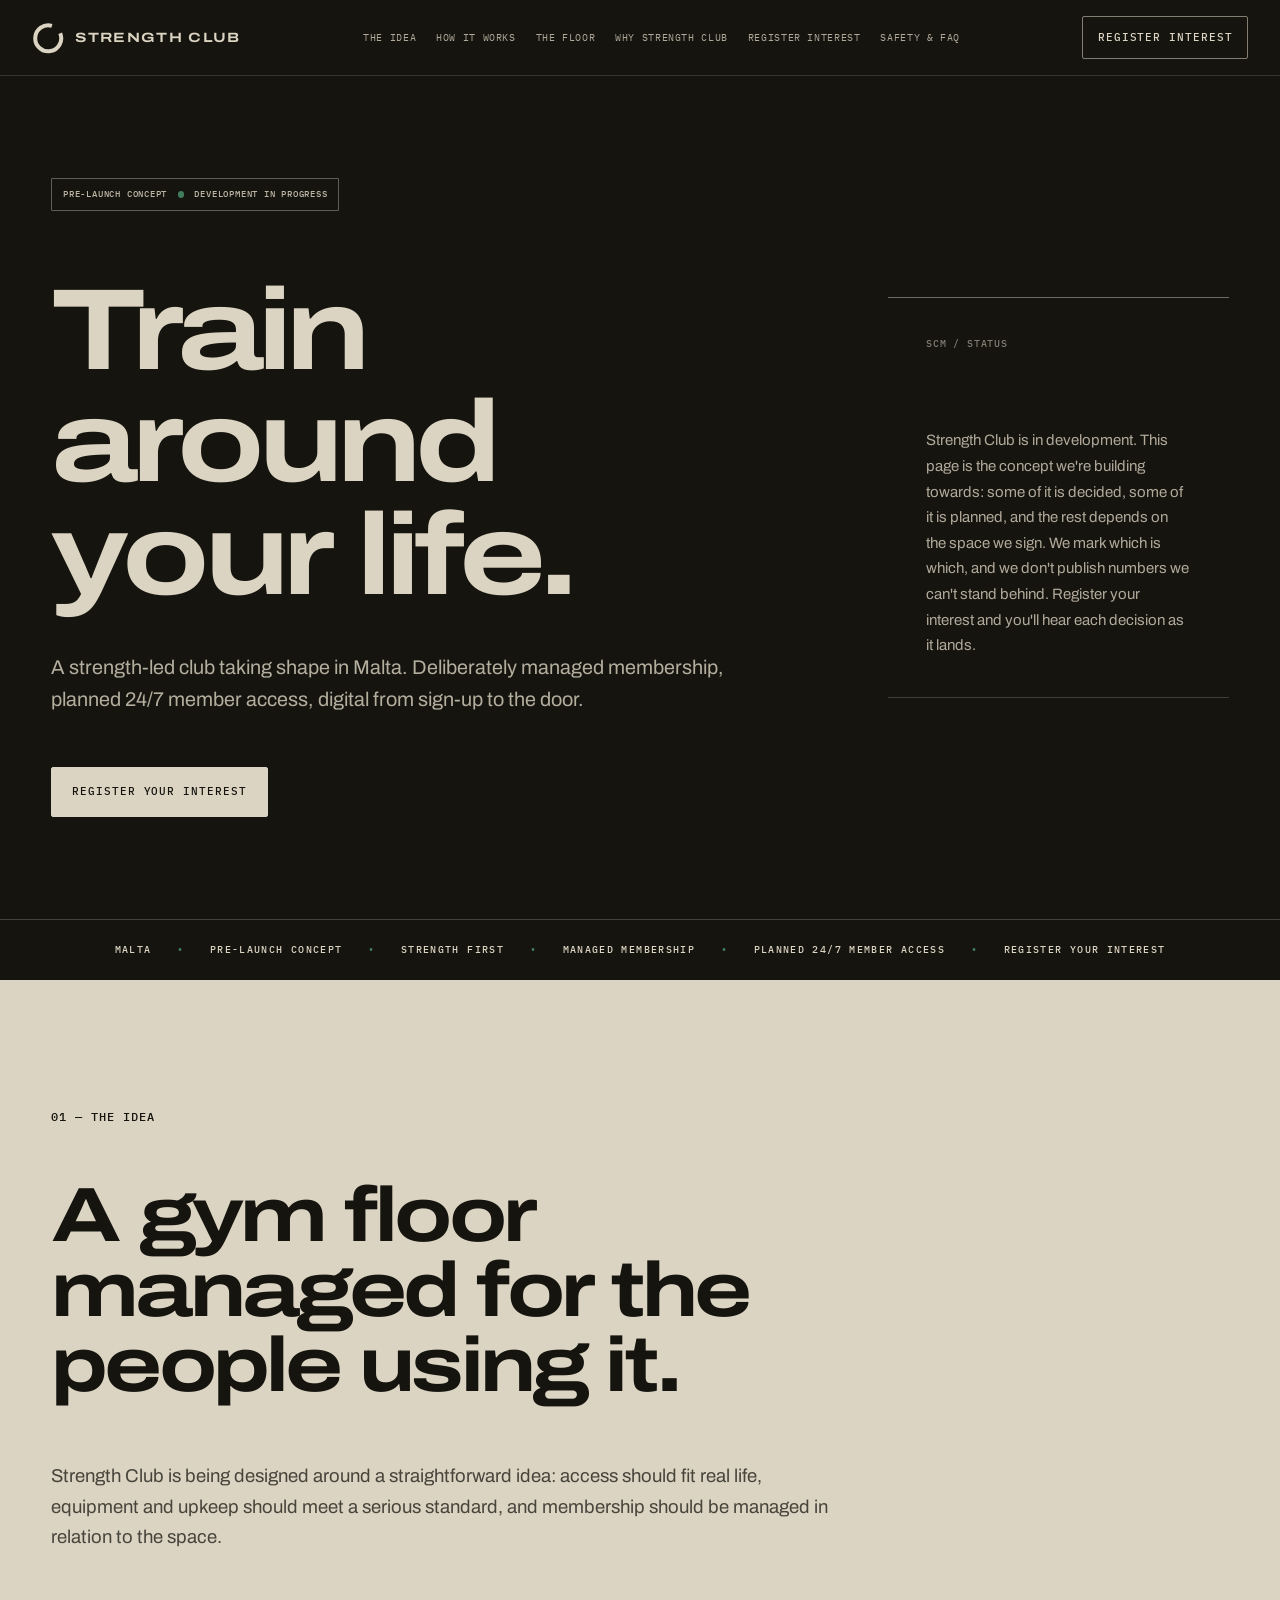
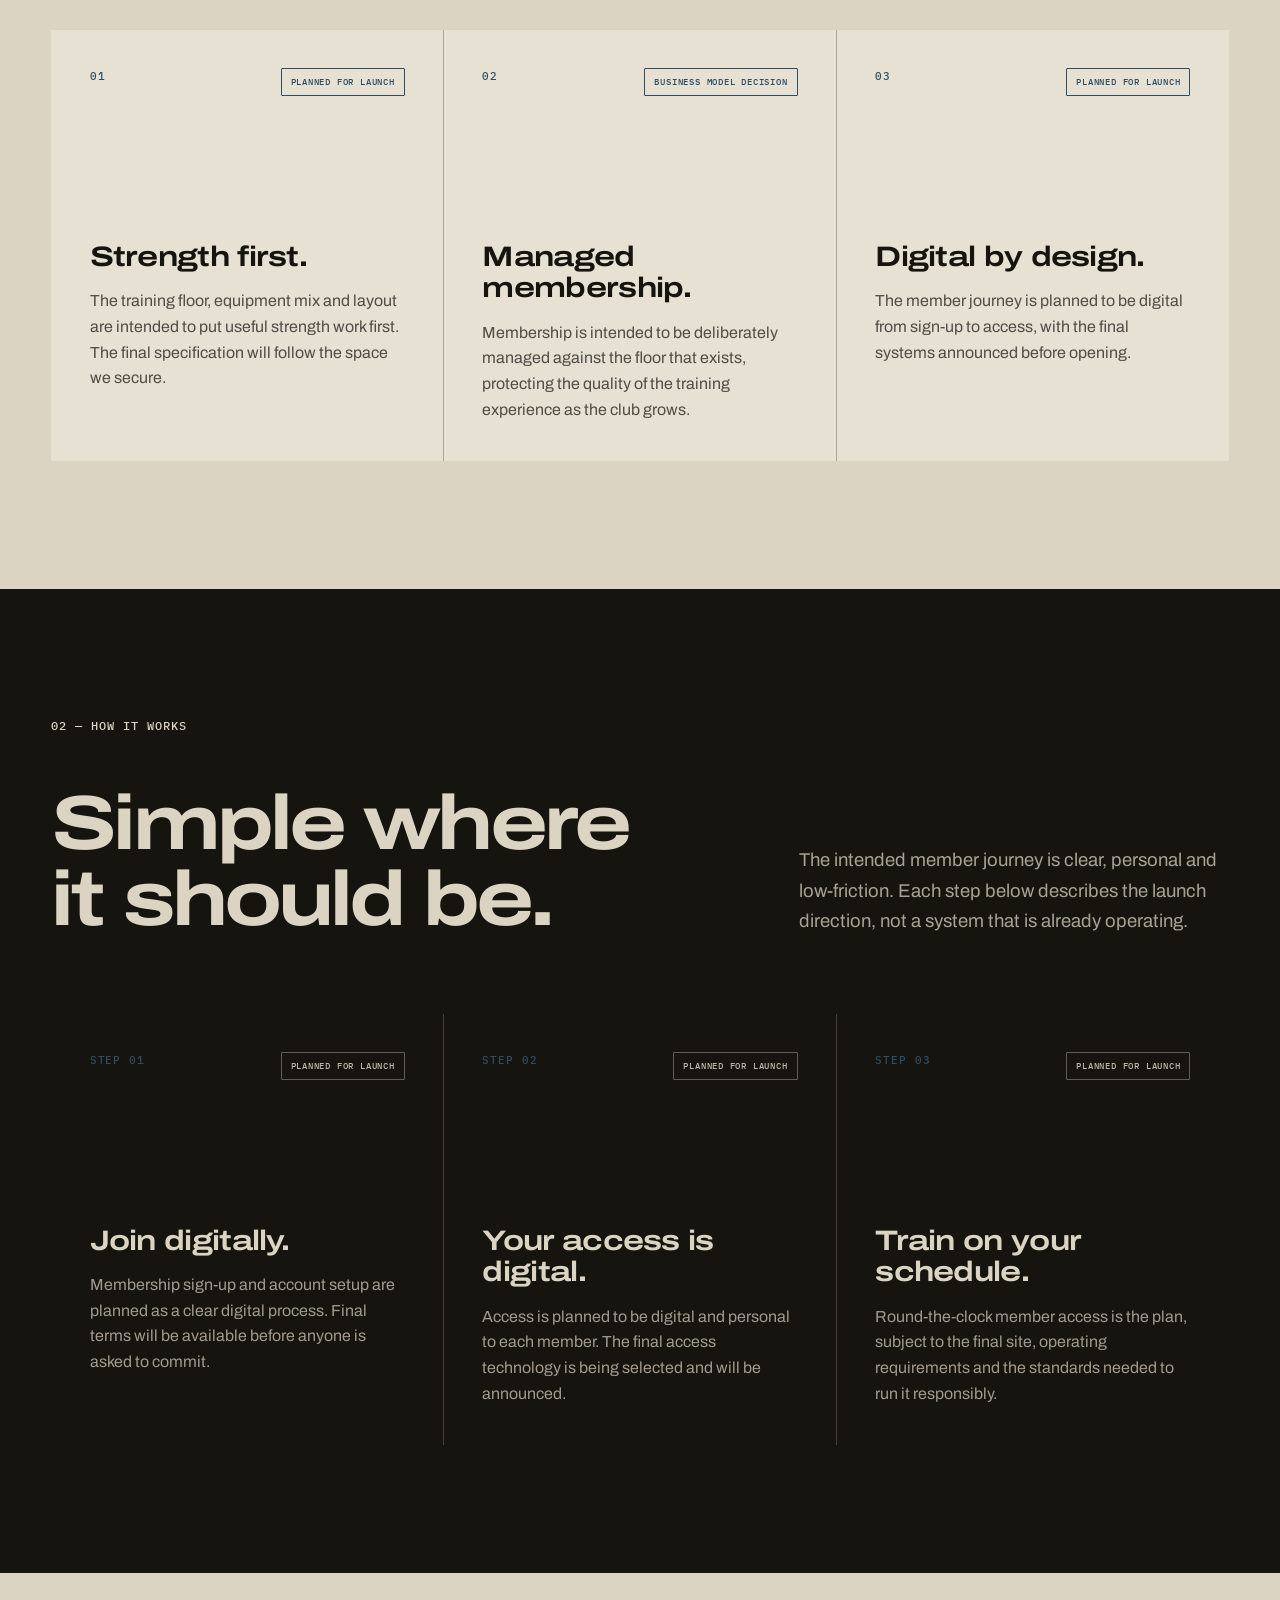
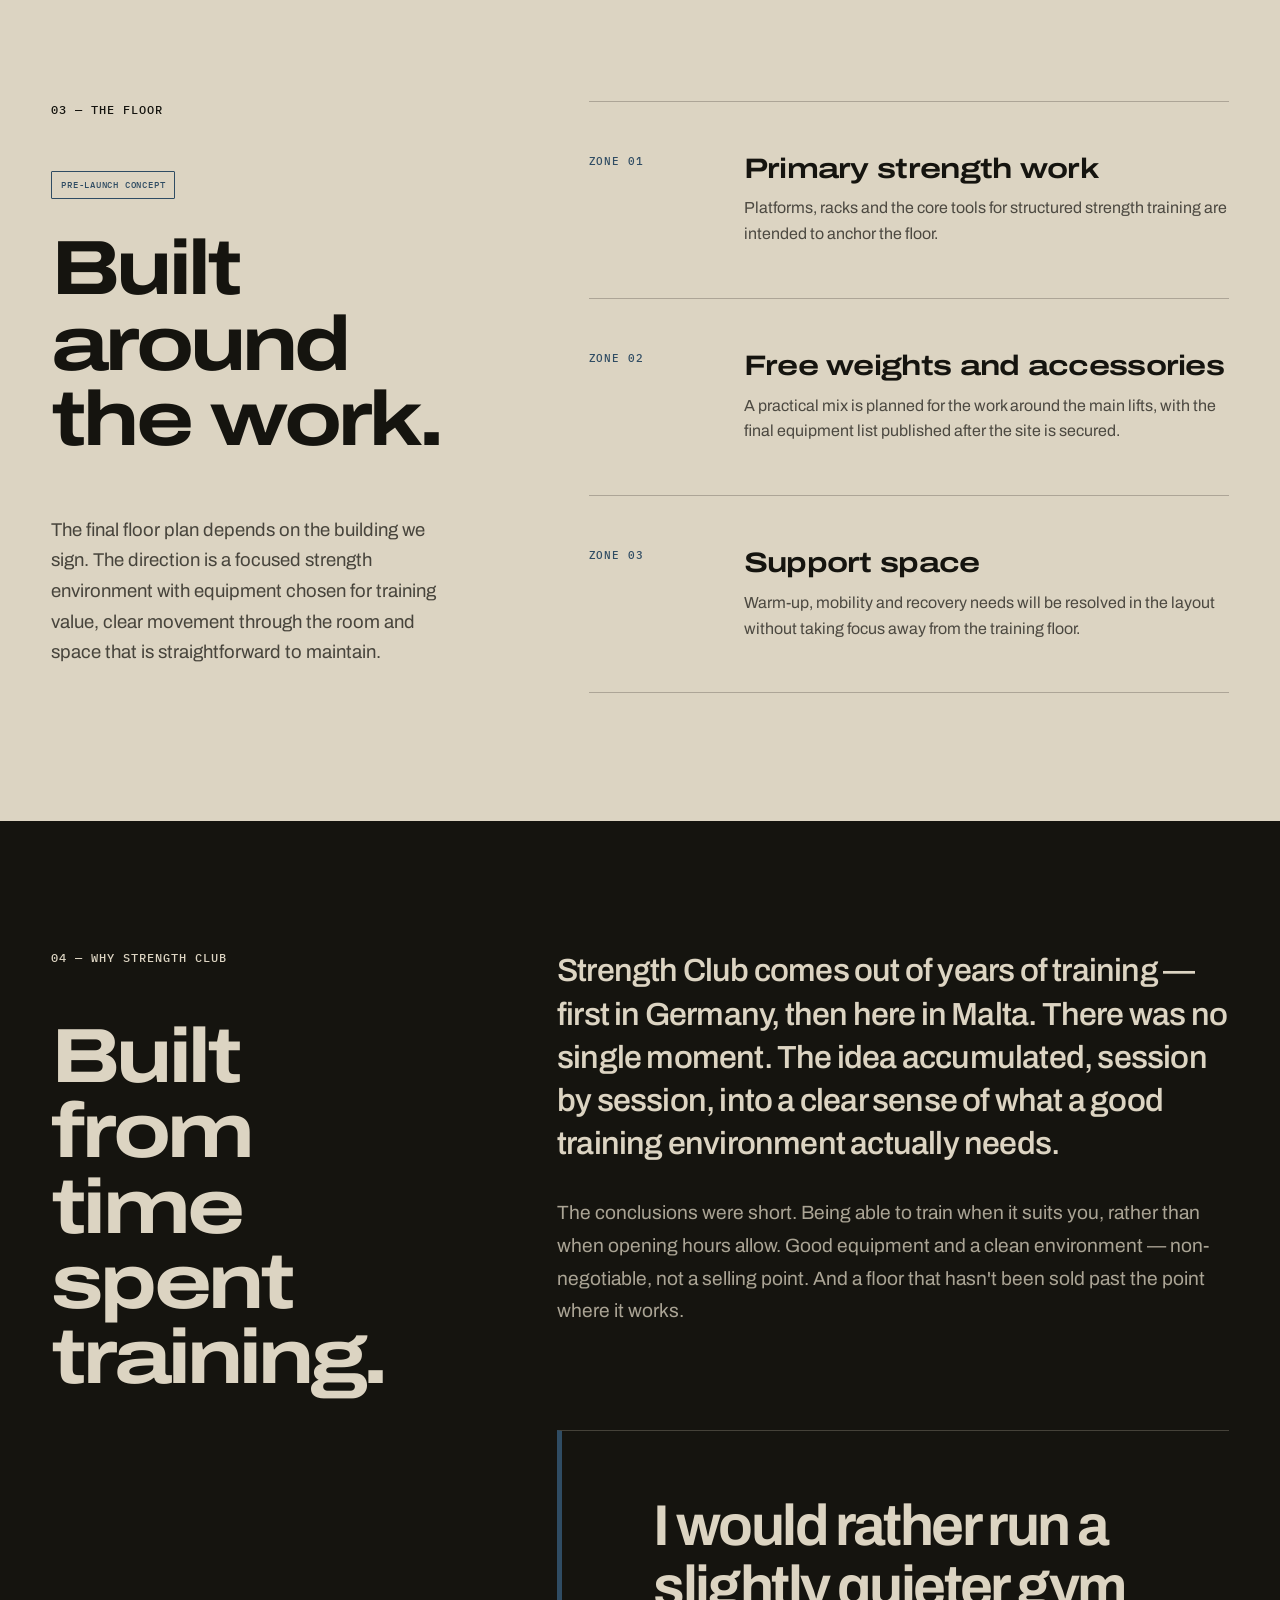
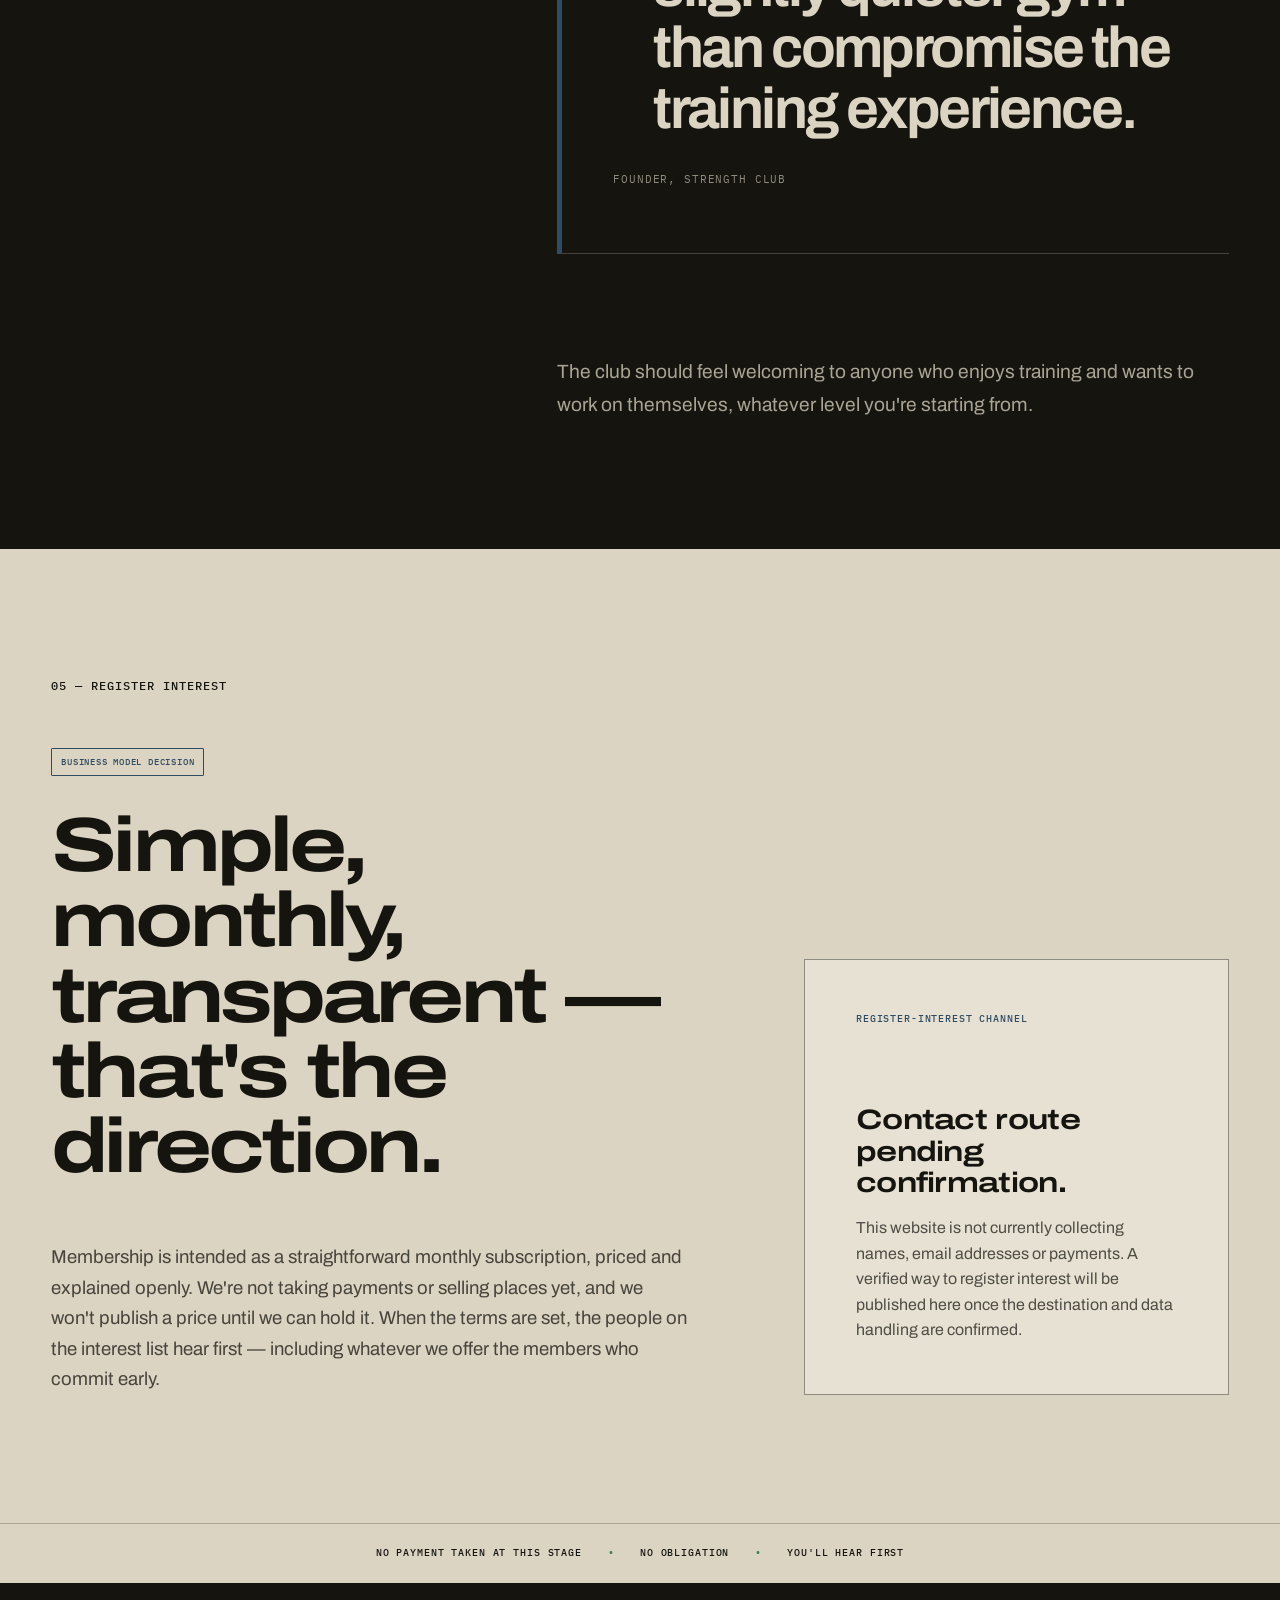
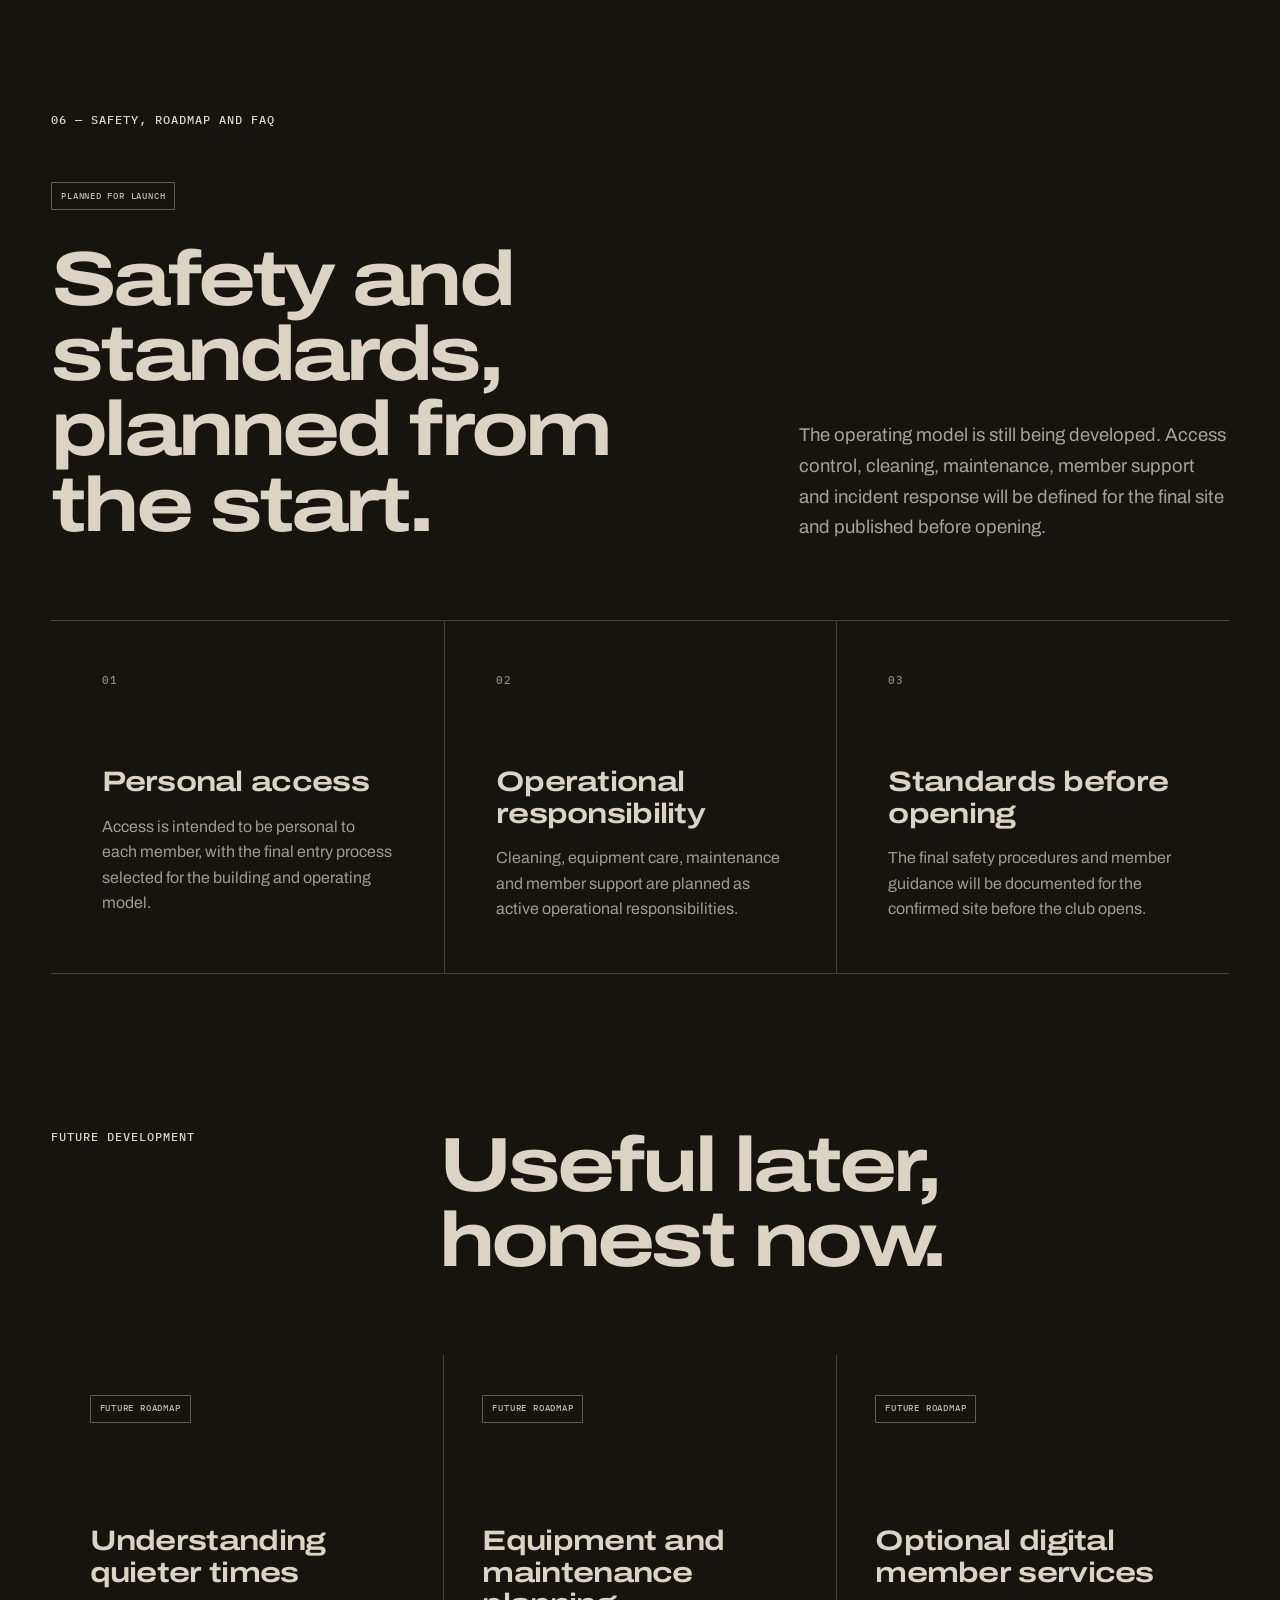
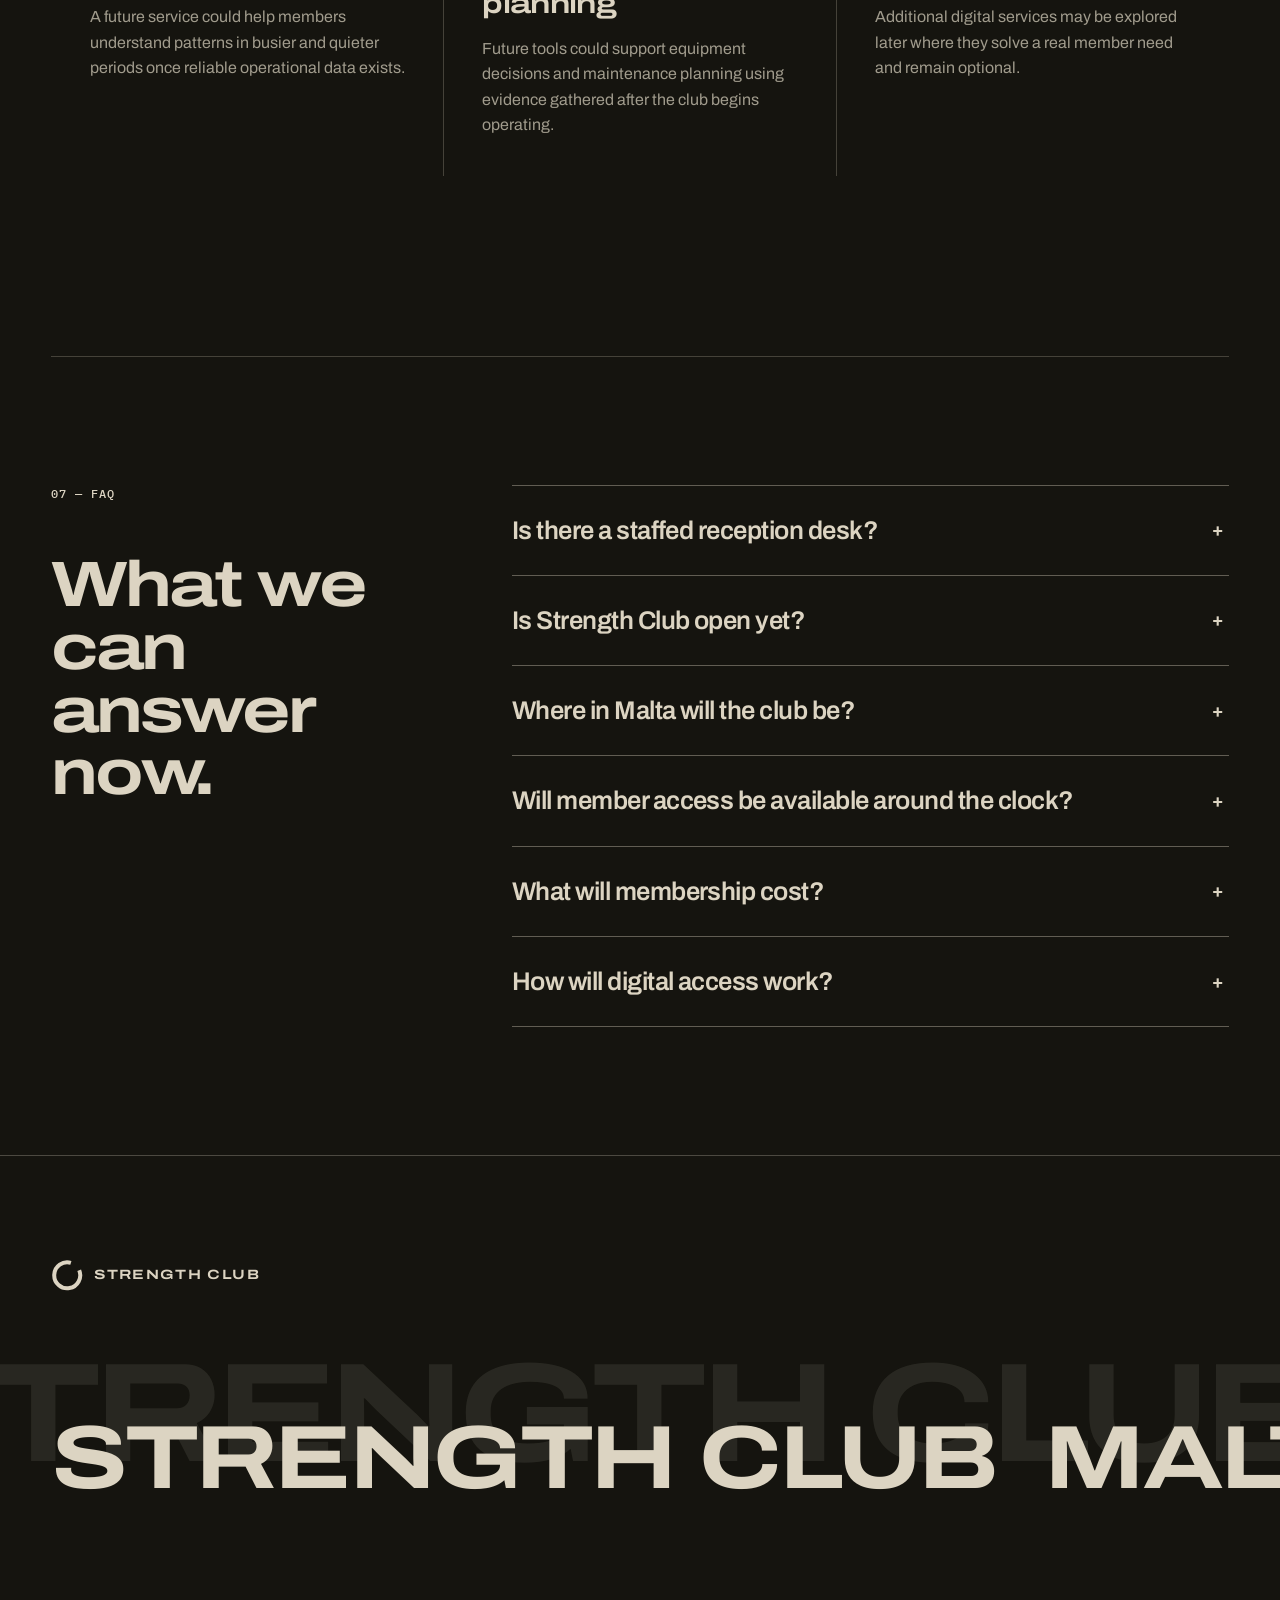
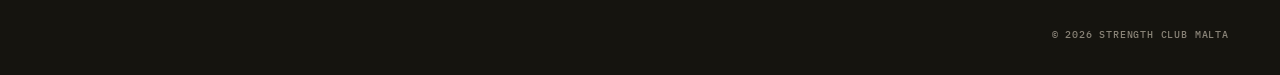
==== index.html @ e816759b "feat: reposition site as transparent pre-launch concept" ====
<!doctype html>
<html lang="en">
<head>
  <meta charset="utf-8">
  <meta name="viewport" content="width=device-width, initial-scale=1">
  <meta name="description" content="Strength Club Malta is a pre-launch concept: a strength-led club with deliberately managed membership and planned 24/7 member access. Register your interest.">
  <meta name="theme-color" content="#15140F">
  <meta property="og:type" content="website">
  <meta property="og:title" content="Strength Club Malta — a strength-led club in development. Train around your life.">
  <meta property="og:description" content="Strength Club Malta is a pre-launch concept: a strength-led club with deliberately managed membership and planned 24/7 member access. Register your interest.">
  <meta property="og:url" content="https://charizzzzard.github.io/strength-club-malta/">
  <title>Strength Club Malta — a strength-led club in development. Train around your life.</title>
  <link rel="canonical" href="https://charizzzzard.github.io/strength-club-malta/">
  <link rel="preconnect" href="https://fonts.googleapis.com">
  <link rel="preconnect" href="https://fonts.gstatic.com" crossorigin>
  <link href="https://fonts.googleapis.com/css2?family=Archivo:wdth,wght@62..125,400..700&amp;family=IBM+Plex+Mono:wght@400;500&amp;display=swap" rel="stylesheet" media="print" data-font-stylesheet>
  <noscript><link href="https://fonts.googleapis.com/css2?family=Archivo:wdth,wght@62..125,400..700&amp;family=IBM+Plex+Mono:wght@400;500&amp;display=swap" rel="stylesheet"></noscript>
  <link rel="icon" href="data:image/svg+xml,%3Csvg xmlns='http://www.w3.org/2000/svg' viewBox='0 0 64 64'%3E%3Crect width='64' height='64' fill='%2315140F'/%3E%3Cpath d='M56.4 22.4A26 26 0 1 1 39.8 7.6' fill='none' stroke='%23DCD4C2' stroke-width='8'/%3E%3C/svg%3E">
  <link rel="stylesheet" href="css/styles.css">
  <script src="js/main.js" defer></script>
</head>
<body>
  <a class="skip-link" href="#main-content">Skip to content</a>

  <header class="site-header theme-dark">
    <nav class="nav-shell" aria-label="Primary navigation">
      <a class="brand" href="#top" aria-label="Strength Club Malta home">
        <svg class="brand-ring" viewBox="0 0 64 64" aria-hidden="true">
          <path d="M56.4 22.4A26 26 0 1 1 39.8 7.6" pathLength="100" />
        </svg>
        <span class="brand-name">STRENGTH CLUB</span>
      </a>

      <div class="nav-links" id="primary-navigation">
        <a href="#idea">The Idea</a>
        <a href="#how-it-works">How It Works</a>
        <a href="#floor">The Floor</a>
        <a href="#why">Why Strength Club</a>
        <a href="#register">Register Interest</a>
        <a href="#safety">Safety &amp; FAQ</a>
      </div>

      <a class="button button--outline nav-cta" href="#register">Register interest</a>
      <button class="menu-toggle" type="button" aria-expanded="false" aria-controls="primary-navigation">
        <span class="sr-only">Open navigation menu</span>
        <span aria-hidden="true"></span>
        <span aria-hidden="true"></span>
      </button>
    </nav>
  </header>

  <main id="main-content">
    <section class="hero theme-dark" id="top" aria-labelledby="hero-title">
      <div class="container hero-layout">
        <div class="hero-copy">
          <p class="status-badge status-badge--hero">
            <span>PRE-LAUNCH CONCEPT</span>
            <span>DEVELOPMENT IN PROGRESS</span>
          </p>
          <h1 id="hero-title">Train around your life.</h1>
          <p class="hero-subline">A strength-led club taking shape in Malta. Deliberately managed membership, planned 24/7 member access, digital from sign-up to the door.</p>
          <a class="button button--primary" href="#register">Register your interest</a>
        </div>

        <aside class="prelaunch-note" aria-label="Development status">
          <span class="note-index" aria-hidden="true">SCM / STATUS</span>
          <p>Strength Club is in development. This page is the concept we're building towards: some of it is decided, some of it is planned, and the rest depends on the space we sign. We mark which is which, and we don't publish numbers we can't stand behind. Register your interest and you'll hear each decision as it lands.</p>
        </aside>
      </div>

      <div class="ticker" aria-label="Strength Club Malta concept summary">
        <div class="ticker-track">
          <span>MALTA</span><span aria-hidden="true">•</span>
          <span>PRE-LAUNCH CONCEPT</span><span aria-hidden="true">•</span>
          <span>STRENGTH FIRST</span><span aria-hidden="true">•</span>
          <span>MANAGED MEMBERSHIP</span><span aria-hidden="true">•</span>
          <span>PLANNED 24/7 MEMBER ACCESS</span><span aria-hidden="true">•</span>
          <span>REGISTER YOUR INTEREST</span>
        </div>
      </div>
    </section>

    <section class="section idea theme-light reveal" id="idea" aria-labelledby="idea-title">
      <div class="container">
        <div class="section-heading">
          <p class="eyebrow">01 — THE IDEA</p>
          <h2 id="idea-title">A gym floor managed for the people using it.</h2>
          <p class="section-intro">Strength Club is being designed around a straightforward idea: access should fit real life, equipment and upkeep should meet a serious standard, and membership should be managed in relation to the space.</p>
        </div>

        <div class="card-grid principle-grid">
          <article class="info-card">
            <div class="card-meta">
              <span class="card-number">01</span>
              <span class="status-badge">PLANNED FOR LAUNCH</span>
            </div>
            <h3>Strength first.</h3>
            <p>The training floor, equipment mix and layout are intended to put useful strength work first. The final specification will follow the space we secure.</p>
          </article>
          <article class="info-card">
            <div class="card-meta">
              <span class="card-number">02</span>
              <span class="status-badge">BUSINESS MODEL DECISION</span>
            </div>
            <h3>Managed membership.</h3>
            <p>Membership is intended to be deliberately managed against the floor that exists, protecting the quality of the training experience as the club grows.</p>
          </article>
          <article class="info-card">
            <div class="card-meta">
              <span class="card-number">03</span>
              <span class="status-badge">PLANNED FOR LAUNCH</span>
            </div>
            <h3>Digital by design.</h3>
            <p>The member journey is planned to be digital from sign-up to access, with the final systems announced before opening.</p>
          </article>
        </div>
      </div>
    </section>

    <section class="section how theme-dark reveal" id="how-it-works" aria-labelledby="how-title">
      <div class="container">
        <div class="section-heading section-heading--split">
          <div>
            <p class="eyebrow">02 — HOW IT WORKS</p>
            <h2 id="how-title">Simple where it should be.</h2>
          </div>
          <p class="section-intro">The intended member journey is clear, personal and low-friction. Each step below describes the launch direction, not a system that is already operating.</p>
        </div>

        <div class="steps-grid">
          <article class="step">
            <div class="card-meta">
              <span class="step-label">STEP 01</span>
              <span class="status-badge">PLANNED FOR LAUNCH</span>
            </div>
            <h3>Join digitally.</h3>
            <p>Membership sign-up and account setup are planned as a clear digital process. Final terms will be available before anyone is asked to commit.</p>
          </article>
          <article class="step">
            <div class="card-meta">
              <span class="step-label">STEP 02</span>
              <span class="status-badge">PLANNED FOR LAUNCH</span>
            </div>
            <h3>Your access is digital.</h3>
            <p>Access is planned to be digital and personal to each member. The final access technology is being selected and will be announced.</p>
          </article>
          <article class="step">
            <div class="card-meta">
              <span class="step-label">STEP 03</span>
              <span class="status-badge">PLANNED FOR LAUNCH</span>
            </div>
            <h3>Train on your schedule.</h3>
            <p>Round-the-clock member access is the plan, subject to the final site, operating requirements and the standards needed to run it responsibly.</p>
          </article>
        </div>
      </div>
    </section>

    <section class="section floor theme-light reveal" id="floor" aria-labelledby="floor-title">
      <div class="container floor-layout">
        <div class="floor-copy">
          <p class="eyebrow">03 — THE FLOOR</p>
          <span class="status-badge">PRE-LAUNCH CONCEPT</span>
          <h2 id="floor-title">Built around the work.</h2>
          <p class="section-intro">The final floor plan depends on the building we sign. The direction is a focused strength environment with equipment chosen for training value, clear movement through the room and space that is straightforward to maintain.</p>
        </div>

        <div class="zone-list" aria-label="Proposed training floor priorities">
          <article>
            <span class="zone-index">ZONE 01</span>
            <div>
              <h3>Primary strength work</h3>
              <p>Platforms, racks and the core tools for structured strength training are intended to anchor the floor.</p>
            </div>
          </article>
          <article>
            <span class="zone-index">ZONE 02</span>
            <div>
              <h3>Free weights and accessories</h3>
              <p>A practical mix is planned for the work around the main lifts, with the final equipment list published after the site is secured.</p>
            </div>
          </article>
          <article>
            <span class="zone-index">ZONE 03</span>
            <div>
              <h3>Support space</h3>
              <p>Warm-up, mobility and recovery needs will be resolved in the layout without taking focus away from the training floor.</p>
            </div>
          </article>
        </div>
      </div>
    </section>

    <section class="section why theme-dark reveal" id="why" aria-labelledby="why-title">
      <div class="container founder-layout">
        <div class="founder-heading">
          <p class="eyebrow">04 — WHY STRENGTH CLUB</p>
          <h2 id="why-title">Built from time spent training.</h2>
        </div>

        <div class="founder-story">
          <p class="founder-lead">Strength Club comes out of years of training — first in Germany, then here in Malta. There was no single moment. The idea accumulated, session by session, into a clear sense of what a good training environment actually needs.</p>
          <p>The conclusions were short. Being able to train when it suits you, rather than when opening hours allow. Good equipment and a clean environment — non-negotiable, not a selling point. And a floor that hasn't been sold past the point where it works.</p>

          <!-- Founder-approved English paraphrase; not a verbatim quote. -->
          <figure class="founder-quote">
            <blockquote>
              <p>I would rather run a slightly quieter gym than compromise the training experience.</p>
            </blockquote>
            <figcaption>Founder, Strength Club</figcaption>
          </figure>

          <p>The club should feel welcoming to anyone who enjoys training and wants to work on themselves, whatever level you're starting from.</p>
        </div>
      </div>
    </section>

    <section class="section register theme-light reveal" id="register" aria-labelledby="register-title">
      <div class="container register-layout">
        <div class="register-copy">
          <p class="eyebrow">05 — REGISTER INTEREST</p>
          <span class="status-badge">BUSINESS MODEL DECISION</span>
          <h2 id="register-title">Simple, monthly, transparent — that's the direction.</h2>
          <p class="section-intro">Membership is intended as a straightforward monthly subscription, priced and explained openly. We're not taking payments or selling places yet, and we won't publish a price until we can hold it. When the terms are set, the people on the interest list hear first — including whatever we offer the members who commit early.</p>
        </div>

        <aside class="interest-panel" aria-labelledby="interest-panel-title">
          <p class="panel-kicker">REGISTER-INTEREST CHANNEL</p>
          <h3 id="interest-panel-title">Contact route pending confirmation.</h3>
          <p>This website is not currently collecting names, email addresses or payments. A verified way to register interest will be published here once the destination and data handling are confirmed.</p>
        </aside>
      </div>

      <div class="terms-strip" aria-label="Register interest terms">
        <span>NO PAYMENT TAKEN AT THIS STAGE</span>
        <span aria-hidden="true">•</span>
        <span>NO OBLIGATION</span>
        <span aria-hidden="true">•</span>
        <span>YOU'LL HEAR FIRST</span>
      </div>
    </section>

    <section class="section safety theme-dark reveal" id="safety" aria-labelledby="safety-title">
      <div class="container">
        <div class="section-heading section-heading--split">
          <div>
            <p class="eyebrow">06 — SAFETY, ROADMAP AND FAQ</p>
            <span class="status-badge">PLANNED FOR LAUNCH</span>
            <h2 id="safety-title">Safety and standards, planned from the start.</h2>
          </div>
          <p class="section-intro">The operating model is still being developed. Access control, cleaning, maintenance, member support and incident response will be defined for the final site and published before opening.</p>
        </div>

        <div class="standards-grid">
          <article>
            <span class="card-number">01</span>
            <h3>Personal access</h3>
            <p>Access is intended to be personal to each member, with the final entry process selected for the building and operating model.</p>
          </article>
          <article>
            <span class="card-number">02</span>
            <h3>Operational responsibility</h3>
            <p>Cleaning, equipment care, maintenance and member support are planned as active operational responsibilities.</p>
          </article>
          <article>
            <span class="card-number">03</span>
            <h3>Standards before opening</h3>
            <p>The final safety procedures and member guidance will be documented for the confirmed site before the club opens.</p>
          </article>
        </div>

        <div class="subsection-heading">
          <p class="eyebrow">FUTURE DEVELOPMENT</p>
          <h2>Useful later, honest now.</h2>
        </div>

        <div class="roadmap-grid">
          <article class="roadmap-card">
            <span class="status-badge">FUTURE ROADMAP</span>
            <h3>Understanding quieter times</h3>
            <p>A future service could help members understand patterns in busier and quieter periods once reliable operational data exists.</p>
          </article>
          <article class="roadmap-card">
            <span class="status-badge">FUTURE ROADMAP</span>
            <h3>Equipment and maintenance planning</h3>
            <p>Future tools could support equipment decisions and maintenance planning using evidence gathered after the club begins operating.</p>
          </article>
          <article class="roadmap-card">
            <span class="status-badge">FUTURE ROADMAP</span>
            <h3>Optional digital member services</h3>
            <p>Additional digital services may be explored later where they solve a real member need and remain optional.</p>
          </article>
        </div>

        <div class="faq-layout" id="faq">
          <div class="faq-heading">
            <p class="eyebrow">07 — FAQ</p>
            <h2 id="faq-title">What we can answer now.</h2>
          </div>
          <div class="accordion" aria-labelledby="faq-title">
            <details>
              <summary>Is there a staffed reception desk?</summary>
              <p>No staffed reception desk is planned. The club is intended to run digitally, while cleaning, maintenance, support and operational responsibility remain part of the model. The final setup will be published before opening.</p>
            </details>
            <details>
              <summary>Is Strength Club open yet?</summary>
              <p>Not yet. The concept and operating model are in development, and opening information will only be published when the site and delivery plan are confirmed.</p>
            </details>
            <details>
              <summary>Where in Malta will the club be?</summary>
              <p>The location has not been confirmed. The building will shape the final floor plan, and the location will be announced once an agreement is in place.</p>
            </details>
            <details>
              <summary>Will member access be available around the clock?</summary>
              <p>Round-the-clock member access is planned, but feasibility depends on the final site, permissions and operating setup. The confirmed access hours will be published before opening.</p>
            </details>
            <details>
              <summary>What will membership cost?</summary>
              <p>Pricing and contract terms have not been set. They will be published openly once the site and operating costs are known, before anyone is asked to join or pay.</p>
            </details>
            <details>
              <summary>How will digital access work?</summary>
              <p>Access is planned to be digital and personal to each member. The final technology is still being selected and will be announced before opening.</p>
            </details>
          </div>
        </div>
      </div>
    </section>
  </main>

  <footer class="site-footer theme-dark">
    <div class="footer-graphic" aria-hidden="true">STRENGTH CLUB&nbsp;&nbsp;MALTA</div>
    <div class="container footer-content">
      <a class="brand footer-brand" href="#top" aria-label="Strength Club Malta home">
        <svg class="brand-ring" viewBox="0 0 64 64" aria-hidden="true">
          <path d="M56.4 22.4A26 26 0 1 1 39.8 7.6" pathLength="100" />
        </svg>
        <span class="brand-name">STRENGTH CLUB</span>
      </a>
      <p class="footer-wordmark">STRENGTH CLUB&nbsp;&nbsp;MALTA</p>
      <p class="footer-bottom">© 2026 STRENGTH CLUB MALTA</p>
    </div>
  </footer>
</body>
</html>
---- css/styles.css ----
@charset "UTF-8";

:root {
  --ink: #15140F;
  --stone: #DCD4C2;
  --stone-soft: #E7E1D3;
  --grotto: #2F4C63;
  --accent: #3F7D5C;
  --font-display: "Archivo", sans-serif;
  --font-mono: "IBM Plex Mono", monospace;
  --container: 90rem;
  --gutter: clamp(1.25rem, 4vw, 4.5rem);
  --section-space: clamp(5rem, 10vw, 9rem);
  --header-height: 4.75rem;
  --line-dark: rgba(21, 20, 15, 0.24);
  --line-light: rgba(220, 212, 194, 0.24);
}

*,
*::before,
*::after {
  box-sizing: border-box;
}

html {
  scroll-behavior: smooth;
  scroll-padding-top: var(--header-height);
}

body {
  min-width: 20rem;
  margin: 0;
  background: var(--ink);
  color: var(--ink);
  font-family: var(--font-display);
  font-size: 1rem;
  line-height: 1.6;
  text-rendering: optimizeLegibility;
  -webkit-font-smoothing: antialiased;
}

body.menu-open {
  overflow: hidden;
}

svg {
  display: block;
  max-width: 100%;
}

a {
  color: inherit;
  text-decoration: none;
}

button {
  color: inherit;
  font: inherit;
}

p,
h1,
h2,
h3,
figure,
blockquote {
  margin-top: 0;
}

p:last-child {
  margin-bottom: 0;
}

::selection {
  background: var(--grotto);
  color: var(--stone-soft);
}

:where(a, button, summary):focus-visible {
  border-radius: 1px;
  outline: 3px solid var(--grotto);
  outline-offset: 4px;
}

.theme-dark :where(a, button, summary):focus-visible,
.site-header :where(a, button):focus-visible {
  outline-color: var(--stone);
  box-shadow: 0 0 0 2px var(--grotto);
}

.skip-link {
  position: fixed;
  z-index: 1000;
  top: 0.75rem;
  left: 0.75rem;
  padding: 0.7rem 1rem;
  border-radius: 2px;
  background: var(--stone-soft);
  color: var(--ink);
  font-family: var(--font-mono);
  font-size: 0.72rem;
  letter-spacing: 0.08em;
  text-transform: uppercase;
  transform: translateY(-180%);
}

.skip-link:focus {
  transform: translateY(0);
}

.sr-only {
  position: absolute !important;
  width: 1px !important;
  height: 1px !important;
  padding: 0 !important;
  margin: -1px !important;
  overflow: hidden !important;
  clip: rect(0, 0, 0, 0) !important;
  white-space: nowrap !important;
  border: 0 !important;
}

.container {
  width: min(100% - (2 * var(--gutter)), var(--container));
  margin-inline: auto;
}

.theme-dark {
  background: var(--ink);
  color: var(--stone);
}

.theme-light {
  background: var(--stone);
  color: var(--ink);
}

.section {
  padding-block: var(--section-space);
}

h1,
h2,
h3,
.brand-name,
.footer-graphic,
.footer-wordmark {
  font-family: var(--font-display);
  font-stretch: 125%;
  font-variation-settings: "wdth" 125;
}

h1,
h2 {
  font-weight: 700;
  letter-spacing: -0.05em;
  line-height: 0.98;
}

h1 {
  max-width: 9ch;
  margin-bottom: clamp(1.6rem, 3vw, 2.4rem);
  font-size: clamp(4rem, 9vw, 9.25rem);
}

h2 {
  max-width: 12ch;
  margin-bottom: clamp(2rem, 4.5vw, 4rem);
  font-size: clamp(2.9rem, 6vw, 6.5rem);
}

h3 {
  margin-bottom: 1rem;
  font-size: clamp(1.35rem, 2.2vw, 2rem);
  font-weight: 650;
  letter-spacing: -0.025em;
  line-height: 1.12;
}

.eyebrow,
.status-badge,
.button,
.card-number,
.step-label,
.zone-index,
.note-index,
.panel-kicker,
.ticker,
.terms-strip,
.footer-bottom {
  font-family: var(--font-mono);
  font-variant-numeric: tabular-nums;
  font-weight: 500;
  letter-spacing: 0.085em;
  text-transform: uppercase;
}

.eyebrow {
  margin-bottom: clamp(2rem, 4vw, 3.5rem);
  font-size: 0.72rem;
}

.status-badge {
  display: inline-flex;
  max-width: 100%;
  align-items: center;
  padding: 0.42rem 0.56rem;
  border: 1px solid currentColor;
  border-radius: 1px;
  color: var(--grotto);
  font-size: 0.58rem;
  line-height: 1.35;
  text-wrap: balance;
}

.theme-dark .status-badge {
  border-color: rgba(220, 212, 194, 0.38);
  color: rgba(220, 212, 194, 0.84);
}

.status-badge--hero {
  gap: 0.65rem;
  margin-bottom: clamp(2rem, 5vw, 4.5rem);
  padding: 0.55rem 0.68rem;
}

.status-badge--hero span + span {
  display: inline-flex;
  align-items: center;
  gap: 0.65rem;
}

.status-badge--hero span + span::before {
  width: 0.4rem;
  height: 0.4rem;
  border-radius: 50%;
  background: var(--accent);
  content: "";
}

.button {
  display: inline-flex;
  min-height: 3.1rem;
  align-items: center;
  justify-content: center;
  padding: 0.9rem 1.25rem;
  border: 1px solid transparent;
  border-radius: 2px;
  font-size: 0.68rem;
  line-height: 1;
  text-align: center;
  transition: background-color 180ms ease, color 180ms ease, border-color 180ms ease;
}

.button--primary {
  border-color: var(--stone);
  background: var(--stone);
  color: var(--ink);
}

.button--primary:hover {
  border-color: var(--stone-soft);
  background: var(--stone-soft);
}

.button--outline {
  border-color: rgba(220, 212, 194, 0.55);
  color: var(--stone);
}

.button--outline:hover {
  border-color: var(--stone);
  background: var(--stone);
  color: var(--ink);
}

.section-heading {
  margin-bottom: clamp(3rem, 6vw, 6rem);
}

.section-heading--split {
  display: grid;
  grid-template-columns: minmax(0, 1.2fr) minmax(18rem, 0.8fr);
  align-items: end;
  gap: clamp(2.5rem, 8vw, 9rem);
}

.section-heading--split h2 {
  margin-bottom: 0;
}

.section-heading .section-intro {
  max-width: 49rem;
}

.section-intro {
  margin: 0;
  color: rgba(21, 20, 15, 0.75);
  font-size: clamp(1.05rem, 1.45vw, 1.25rem);
  line-height: 1.65;
}

.theme-dark .section-intro {
  color: rgba(220, 212, 194, 0.74);
}

/* Header */
.site-header {
  position: sticky;
  z-index: 100;
  top: 0;
  height: var(--header-height);
  border-bottom: 1px solid rgba(220, 212, 194, 0.18);
}

.nav-shell {
  display: grid;
  width: min(100% - (2 * clamp(1rem, 2.5vw, 2.5rem)), 100rem);
  height: 100%;
  margin-inline: auto;
  grid-template-columns: auto 1fr auto;
  align-items: center;
  gap: clamp(1rem, 2vw, 2.5rem);
}

.brand {
  display: inline-flex;
  align-items: center;
  gap: 0.7rem;
  white-space: nowrap;
}

.brand-ring {
  width: 2rem;
  height: 2rem;
}

.brand-ring path {
  fill: none;
  stroke: currentColor;
  stroke-width: 8;
}

.brand-name {
  font-size: 0.84rem;
  font-weight: 650;
  letter-spacing: 0.1em;
  line-height: 1;
}

.nav-links {
  display: flex;
  min-width: 0;
  align-items: center;
  justify-content: center;
  gap: clamp(0.9rem, 1.55vw, 1.7rem);
}

.nav-links a {
  position: relative;
  color: rgba(220, 212, 194, 0.78);
  font-family: var(--font-mono);
  font-size: 0.61rem;
  letter-spacing: 0.065em;
  text-transform: uppercase;
  white-space: nowrap;
}

.nav-links a::after {
  position: absolute;
  right: 0;
  bottom: -0.45rem;
  left: 0;
  height: 1px;
  background: var(--stone);
  content: "";
  transform: scaleX(0);
  transform-origin: right;
  transition: transform 180ms ease;
}

.nav-links a:hover {
  color: var(--stone);
}

.nav-links a:hover::after {
  transform: scaleX(1);
  transform-origin: left;
}

.nav-cta {
  min-height: 2.65rem;
  padding: 0.72rem 0.9rem;
}

.menu-toggle {
  display: none;
}

/* Hero */
.hero {
  display: flex;
  min-height: calc(100svh - var(--header-height));
  flex-direction: column;
  justify-content: space-between;
  padding-top: clamp(4rem, 8vw, 8rem);
}

.hero-layout {
  display: grid;
  flex: 1;
  grid-template-columns: minmax(0, 1.35fr) minmax(18rem, 0.65fr);
  align-items: center;
  gap: clamp(4rem, 10vw, 11rem);
  padding-bottom: clamp(4rem, 8vw, 8rem);
}

.hero-copy {
  max-width: 62rem;
}

.hero-subline {
  max-width: 47rem;
  margin-bottom: clamp(2.2rem, 4vw, 3.25rem);
  color: rgba(220, 212, 194, 0.8);
  font-size: clamp(1.05rem, 1.55vw, 1.35rem);
  line-height: 1.62;
}

.prelaunch-note {
  max-width: 30rem;
  padding: clamp(1.5rem, 3vw, 2.5rem);
  border-top: 1px solid rgba(220, 212, 194, 0.45);
  border-bottom: 1px solid rgba(220, 212, 194, 0.22);
}

.note-index {
  display: block;
  margin-bottom: clamp(2.5rem, 6vw, 5rem);
  color: rgba(220, 212, 194, 0.55);
  font-size: 0.6rem;
}

.prelaunch-note p {
  color: rgba(220, 212, 194, 0.78);
  font-size: 0.94rem;
  line-height: 1.7;
}

.ticker,
.terms-strip {
  overflow-x: auto;
  border-top: 1px solid rgba(220, 212, 194, 0.24);
  scrollbar-width: none;
}

.ticker::-webkit-scrollbar,
.terms-strip::-webkit-scrollbar {
  display: none;
}

.ticker-track,
.terms-strip {
  display: flex;
  width: max-content;
  min-width: 100%;
  min-height: 3.75rem;
  align-items: center;
  justify-content: center;
  gap: clamp(0.8rem, 2vw, 1.8rem);
  padding-inline: var(--gutter);
  font-size: 0.64rem;
  white-space: nowrap;
}

.ticker-track span[aria-hidden="true"],
.terms-strip span[aria-hidden="true"] {
  color: var(--accent);
}

/* Idea and cards */
.card-grid,
.steps-grid,
.roadmap-grid {
  display: grid;
  grid-template-columns: repeat(3, minmax(0, 1fr));
  gap: 1px;
}

.card-grid {
  background: var(--line-dark);
}

.info-card,
.step,
.roadmap-card {
  min-width: 0;
  min-height: 23rem;
  padding: clamp(1.5rem, 3vw, 3rem);
}

.info-card {
  background: var(--stone-soft);
}

.card-meta {
  display: flex;
  min-height: 5.2rem;
  align-items: flex-start;
  justify-content: space-between;
  gap: 1rem;
  margin-bottom: clamp(3rem, 7vw, 7rem);
}

.card-number,
.step-label,
.zone-index {
  flex: 0 0 auto;
  color: var(--grotto);
  font-size: 0.68rem;
}

.info-card p,
.step p,
.roadmap-card p,
.standards-grid p,
.zone-list p {
  color: rgba(21, 20, 15, 0.72);
}

/* How it works */
.steps-grid {
  background: var(--line-light);
}

.step {
  background: var(--ink);
}

.step p {
  color: rgba(220, 212, 194, 0.7);
}

/* Floor */
.floor-layout {
  display: grid;
  grid-template-columns: minmax(18rem, 0.78fr) minmax(0, 1.22fr);
  gap: clamp(4rem, 10vw, 11rem);
}

.floor-copy .status-badge,
.register-copy .status-badge,
.section-heading .status-badge {
  margin-bottom: 2rem;
}

.zone-list {
  border-top: 1px solid var(--line-dark);
}

.zone-list article {
  display: grid;
  grid-template-columns: 6.5rem 1fr;
  gap: clamp(1.5rem, 4vw, 4rem);
  padding-block: clamp(2rem, 4vw, 3.5rem);
  border-bottom: 1px solid var(--line-dark);
}

.zone-list h3 {
  margin-bottom: 0.7rem;
}

.zone-list p {
  max-width: 40rem;
}

/* Founder */
.founder-layout {
  display: grid;
  grid-template-columns: minmax(18rem, 0.72fr) minmax(0, 1.28fr);
  gap: clamp(4rem, 10vw, 12rem);
}

.founder-heading {
  position: sticky;
  top: calc(var(--header-height) + 3rem);
  align-self: start;
}

.founder-story {
  max-width: 54rem;
}

.founder-story > p {
  color: rgba(220, 212, 194, 0.75);
  font-size: clamp(1.05rem, 1.5vw, 1.3rem);
  line-height: 1.7;
}

.founder-story .founder-lead {
  color: var(--stone);
  font-size: clamp(1.45rem, 2.5vw, 2.25rem);
  font-weight: 550;
  letter-spacing: -0.025em;
  line-height: 1.35;
}

.founder-quote {
  margin: clamp(4rem, 8vw, 7rem) 0;
  padding: clamp(2rem, 5vw, 4rem) 0 clamp(2rem, 5vw, 4rem) clamp(1.5rem, 4vw, 4rem);
  border-top: 1px solid var(--line-light);
  border-bottom: 1px solid var(--line-light);
  border-left: 0.35rem solid var(--grotto);
}

.founder-quote blockquote {
  margin-bottom: 2rem;
}

.founder-quote blockquote p {
  max-width: 22ch;
  margin: 0;
  font-size: clamp(2rem, 4.5vw, 4.5rem);
  font-weight: 650;
  letter-spacing: -0.045em;
  line-height: 1.06;
}

.founder-quote figcaption {
  color: rgba(220, 212, 194, 0.62);
  font-family: var(--font-mono);
  font-size: 0.67rem;
  letter-spacing: 0.08em;
  text-transform: uppercase;
}

/* Register interest */
.register-layout {
  display: grid;
  grid-template-columns: minmax(0, 1.2fr) minmax(20rem, 0.8fr);
  align-items: end;
  gap: clamp(3.5rem, 9vw, 10rem);
}

.register-copy h2 {
  max-width: 14ch;
}

.interest-panel {
  padding: clamp(2rem, 4vw, 3.5rem);
  border: 1px solid rgba(21, 20, 15, 0.42);
  background: var(--stone-soft);
}

.panel-kicker {
  margin-bottom: clamp(3rem, 6vw, 6rem);
  color: var(--grotto);
  font-size: 0.63rem;
}

.interest-panel p:last-child {
  color: rgba(21, 20, 15, 0.72);
}

.terms-strip {
  width: 100%;
  max-width: 100%;
  min-width: 0;
  margin-top: var(--section-space);
  margin-bottom: calc(-1 * var(--section-space));
  border-color: var(--line-dark);
}

/* Safety and roadmap */
.standards-grid {
  display: grid;
  grid-template-columns: repeat(3, minmax(0, 1fr));
  margin-bottom: clamp(6rem, 12vw, 12rem);
  border-top: 1px solid var(--line-light);
  border-bottom: 1px solid var(--line-light);
}

.standards-grid article {
  min-width: 0;
  padding: clamp(2rem, 4vw, 3.5rem);
}

.standards-grid article + article {
  border-left: 1px solid var(--line-light);
}

.standards-grid .card-number {
  display: block;
  margin-bottom: clamp(3rem, 6vw, 5rem);
  color: rgba(220, 212, 194, 0.6);
}

.standards-grid p {
  color: rgba(220, 212, 194, 0.7);
}

.subsection-heading {
  display: grid;
  grid-template-columns: 0.45fr 1fr;
  align-items: start;
  gap: 2rem;
}

.subsection-heading h2 {
  margin-bottom: clamp(3rem, 6vw, 6rem);
}

.roadmap-grid {
  background: var(--line-light);
}

.roadmap-card {
  background: var(--ink);
}

.roadmap-card .status-badge {
  margin-bottom: clamp(4rem, 8vw, 7rem);
}

.roadmap-card p {
  color: rgba(220, 212, 194, 0.7);
}

/* FAQ */
.faq-layout {
  display: grid;
  grid-template-columns: minmax(14rem, 0.65fr) minmax(0, 1.35fr);
  gap: clamp(3rem, 9vw, 10rem);
  margin-top: clamp(7rem, 14vw, 14rem);
  padding-top: clamp(5rem, 10vw, 9rem);
  border-top: 1px solid var(--line-light);
}

.faq-heading h2 {
  font-size: clamp(2.8rem, 5vw, 5.5rem);
}

.accordion {
  border-top: 1px solid rgba(220, 212, 194, 0.38);
}

.accordion details {
  border-bottom: 1px solid rgba(220, 212, 194, 0.38);
}

.accordion summary {
  position: relative;
  padding: 1.75rem 3.5rem 1.75rem 0;
  cursor: pointer;
  font-size: clamp(1.2rem, 2vw, 1.75rem);
  font-weight: 600;
  letter-spacing: -0.02em;
  line-height: 1.3;
  list-style: none;
}

.accordion summary::-webkit-details-marker {
  display: none;
}

.accordion summary::after {
  position: absolute;
  top: 50%;
  right: 0.4rem;
  font-family: var(--font-mono);
  font-size: 1.2rem;
  content: "+";
  transform: translateY(-50%);
}

.accordion details[open] summary::after {
  content: "−";
}

.accordion details p {
  max-width: 48rem;
  margin: -0.25rem 0 2rem;
  padding-right: 3rem;
  color: rgba(220, 212, 194, 0.7);
}

/* Footer */
.site-footer {
  position: relative;
  min-height: 32rem;
  overflow: hidden;
  padding-block: clamp(4rem, 8vw, 7rem) 2rem;
  border-top: 1px solid rgba(220, 212, 194, 0.28);
}

.footer-graphic {
  position: absolute;
  top: 50%;
  left: 50%;
  width: 120%;
  color: rgba(220, 212, 194, 0.1);
  font-size: clamp(4.5rem, 11vw, 12rem);
  font-weight: 700;
  letter-spacing: -0.06em;
  line-height: 0.82;
  text-align: center;
  white-space: nowrap;
  transform: translate(-50%, -50%);
  user-select: none;
}

.footer-content {
  position: relative;
  z-index: 1;
  display: grid;
  min-height: 24rem;
  grid-template-columns: 1fr auto;
  grid-template-rows: auto 1fr auto;
  align-items: start;
}

.footer-brand {
  grid-column: 1;
}

.footer-wordmark {
  grid-column: 1 / -1;
  align-self: center;
  margin: 0;
  font-size: clamp(2.7rem, 7vw, 7rem);
  font-weight: 700;
  letter-spacing: -0.04em;
  line-height: 1;
  text-align: center;
  white-space: nowrap;
}

.footer-bottom {
  grid-column: 2;
  margin: 0;
  color: rgba(220, 212, 194, 0.58);
  font-size: 0.6rem;
}

/* Progressive enhancement */
.reveal-enabled .reveal {
  opacity: 0;
  transform: translateY(12px);
  transition: opacity 650ms ease, transform 650ms ease;
}

.reveal-enabled .reveal.is-visible {
  opacity: 1;
  transform: translateY(0);
}

@media (max-width: 1120px) {
  :root {
    --header-height: 4.25rem;
  }

  .nav-shell {
    grid-template-columns: 1fr auto auto;
  }

  .nav-links {
    position: absolute;
    top: 100%;
    right: 0;
    left: 0;
    display: flex;
    height: calc(100svh - var(--header-height));
    align-items: flex-start;
    flex-direction: column;
    justify-content: flex-start;
    gap: 0;
    padding: 2rem var(--gutter) 5rem;
    overflow-y: auto;
    border-top: 1px solid rgba(220, 212, 194, 0.18);
    background: var(--ink);
    opacity: 0;
    pointer-events: none;
    transform: translateY(-0.75rem);
    transition: opacity 180ms ease, transform 180ms ease, visibility 180ms;
    visibility: hidden;
  }

  .nav-links.is-open {
    opacity: 1;
    pointer-events: auto;
    transform: translateY(0);
    visibility: visible;
  }

  .nav-links a {
    width: 100%;
    padding-block: 1.15rem;
    border-bottom: 1px solid rgba(220, 212, 194, 0.18);
    font-family: var(--font-display);
    font-size: clamp(1.35rem, 4vw, 2.25rem);
    font-stretch: 125%;
    font-variation-settings: "wdth" 125;
    font-weight: 600;
    letter-spacing: -0.02em;
    text-transform: none;
    white-space: normal;
  }

  .nav-links a::after {
    display: none;
  }

  .menu-toggle {
    display: flex;
    width: 2.75rem;
    height: 2.75rem;
    align-items: center;
    flex-direction: column;
    justify-content: center;
    gap: 0.38rem;
    padding: 0;
    border: 1px solid rgba(220, 212, 194, 0.42);
    border-radius: 2px;
    background: transparent;
    cursor: pointer;
  }

  .menu-toggle > span:not(.sr-only) {
    width: 1.1rem;
    height: 1px;
    background: var(--stone);
    transition: transform 180ms ease;
  }

  .menu-toggle[aria-expanded="true"] > span:nth-child(2) {
    transform: translateY(0.22rem) rotate(45deg);
  }

  .menu-toggle[aria-expanded="true"] > span:nth-child(3) {
    transform: translateY(-0.22rem) rotate(-45deg);
  }

  .hero-layout {
    gap: 4rem;
  }
}

@media (max-width: 900px) {
  .hero {
    min-height: auto;
  }

  .hero-layout,
  .section-heading--split,
  .floor-layout,
  .founder-layout,
  .register-layout,
  .faq-layout {
    grid-template-columns: 1fr;
  }

  .hero-layout {
    padding-block: 3rem 5rem;
  }

  .prelaunch-note {
    max-width: 46rem;
  }

  .section-heading--split {
    align-items: start;
    gap: 2rem;
  }

  .card-grid,
  .steps-grid,
  .roadmap-grid {
    grid-template-columns: 1fr;
  }

  .info-card,
  .step,
  .roadmap-card {
    min-height: 0;
  }

  .card-meta,
  .roadmap-card .status-badge {
    margin-bottom: 3.5rem;
  }

  .founder-heading {
    position: static;
  }

  .founder-story {
    max-width: none;
  }

  .standards-grid {
    grid-template-columns: 1fr;
  }

  .standards-grid article + article {
    border-top: 1px solid var(--line-light);
    border-left: 0;
  }

  .subsection-heading {
    grid-template-columns: 1fr;
    gap: 0;
  }

  .faq-layout {
    gap: 2rem;
  }
}

@media (max-width: 620px) {
  :root {
    --gutter: 1.25rem;
    --section-space: 5rem;
  }

  h1 {
    font-size: clamp(3.7rem, 18vw, 5.25rem);
  }

  h2 {
    font-size: clamp(2.7rem, 13vw, 4.25rem);
  }

  .brand-name {
    font-size: 0.72rem;
  }

  .brand-ring {
    width: 1.75rem;
    height: 1.75rem;
  }

  .nav-cta {
    display: none;
  }

  .nav-shell {
    grid-template-columns: 1fr auto;
  }

  .hero-layout {
    padding-top: 2.5rem;
  }

  .status-badge--hero {
    align-items: flex-start;
    flex-direction: column;
    gap: 0.35rem;
  }

  .status-badge--hero span + span {
    gap: 0.5rem;
  }

  .ticker-track,
  .terms-strip {
    justify-content: flex-start;
  }

  .card-meta {
    min-height: 0;
    align-items: flex-start;
    flex-direction: column;
    gap: 1rem;
  }

  .zone-list article {
    grid-template-columns: 1fr;
    gap: 1.25rem;
  }

  .founder-quote {
    padding-left: 1.25rem;
  }

  .founder-quote blockquote p {
    font-size: clamp(2rem, 10vw, 3rem);
  }

  .accordion summary {
    padding-block: 1.4rem;
  }

  .accordion details p {
    padding-right: 0;
  }

  .site-footer {
    min-height: 28rem;
  }

  .footer-graphic {
    width: 155%;
    white-space: normal;
  }

  .footer-content {
    min-height: 20rem;
    grid-template-columns: 1fr;
  }

  .footer-wordmark {
    font-size: clamp(2.5rem, 13vw, 4.5rem);
    white-space: normal;
  }

  .footer-bottom {
    grid-column: 1;
  }
}

@media (max-width: 380px) {
  .brand {
    gap: 0.5rem;
  }

  .brand-name {
    max-width: 5rem;
    white-space: normal;
  }
}

@media (prefers-reduced-motion: reduce) {
  html {
    scroll-behavior: auto;
  }

  *,
  *::before,
  *::after {
    scroll-behavior: auto !important;
    transition-duration: 0.01ms !important;
    animation-duration: 0.01ms !important;
    animation-iteration-count: 1 !important;
  }

  .reveal-enabled .reveal {
    opacity: 1;
    transform: none;
  }
}
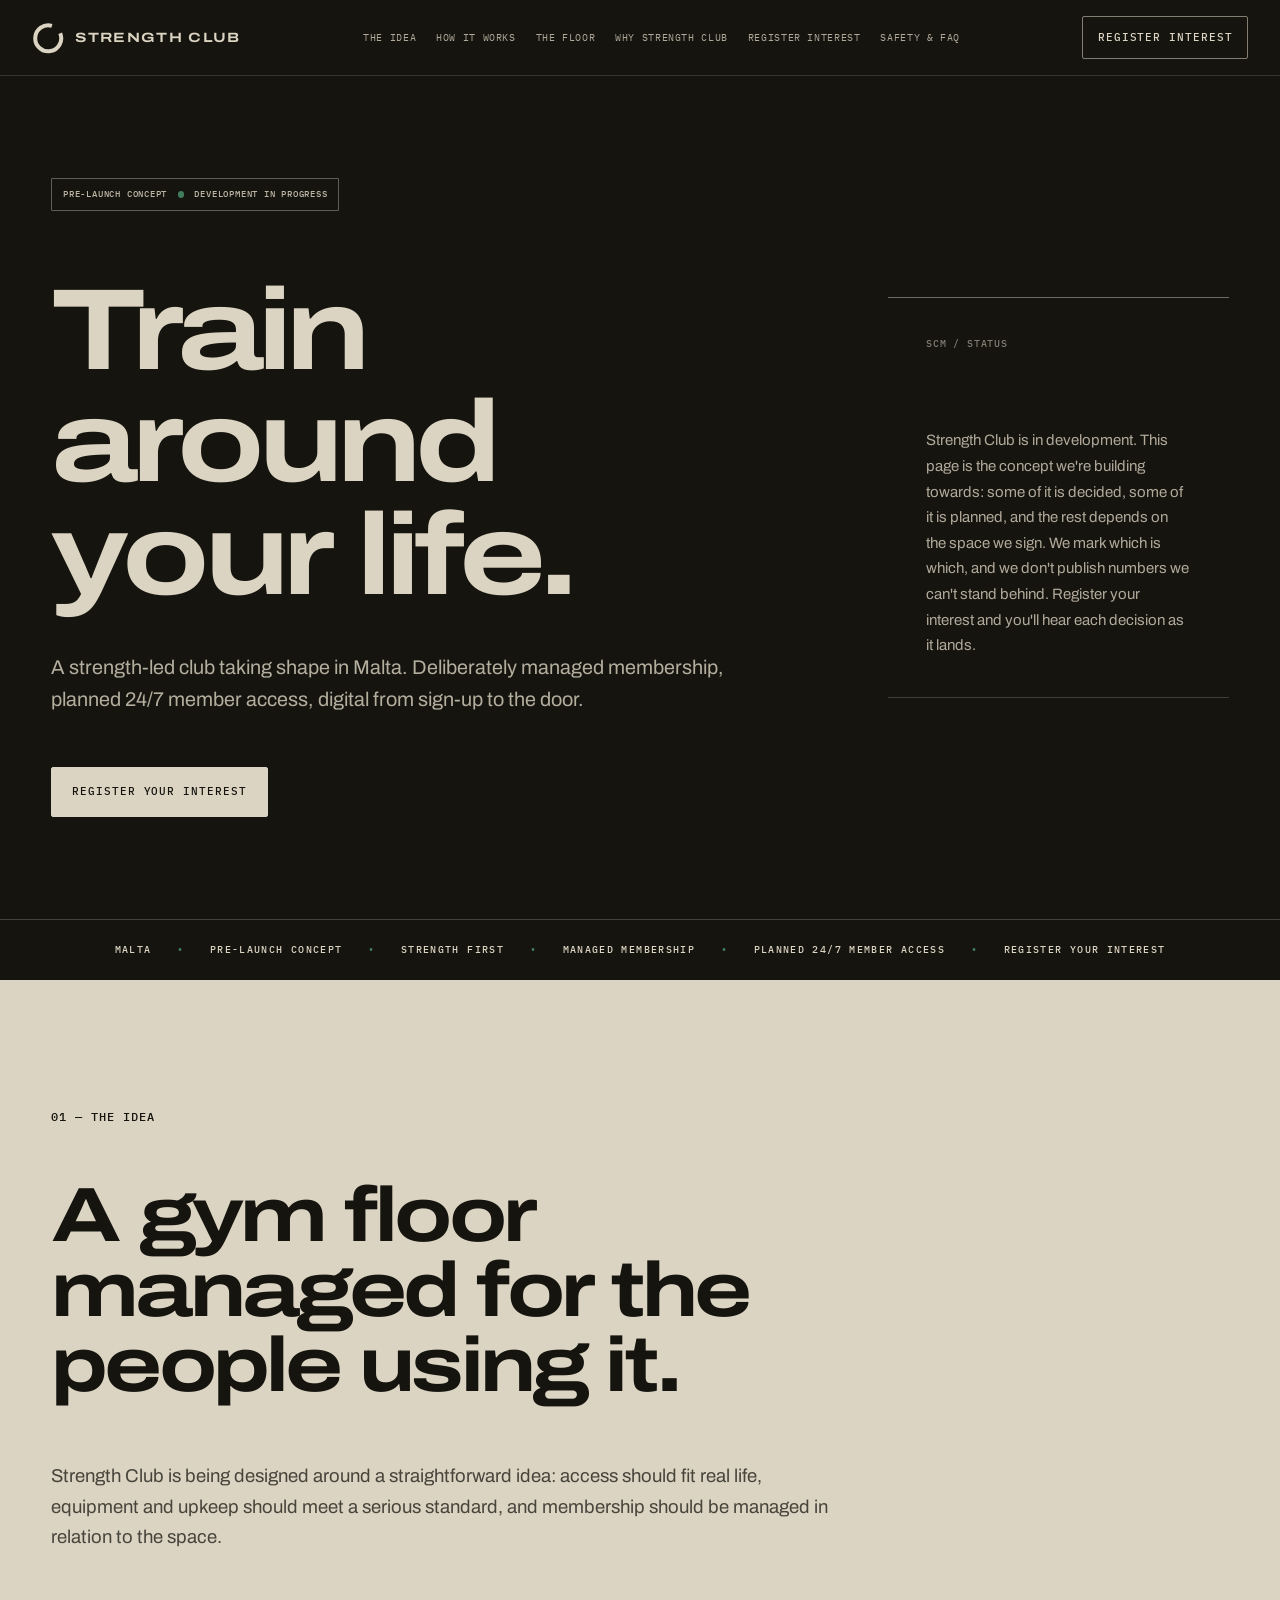
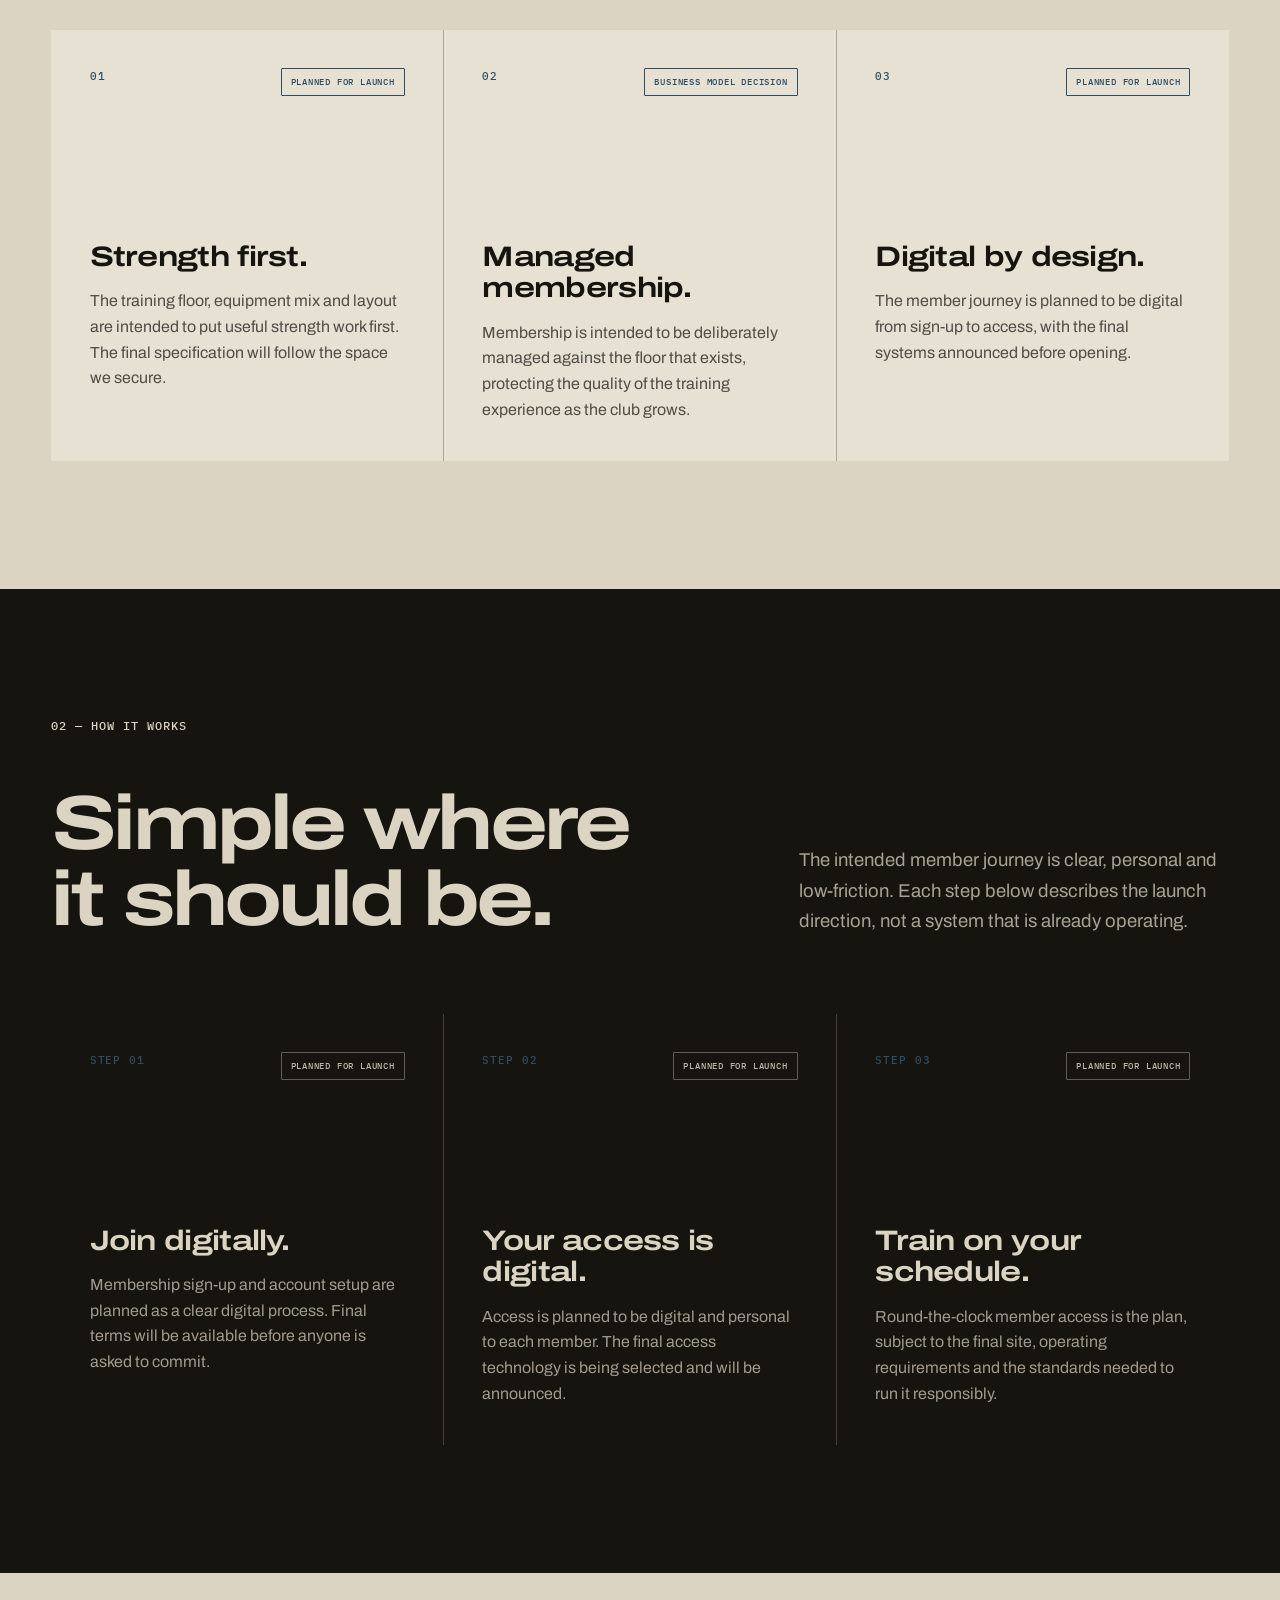
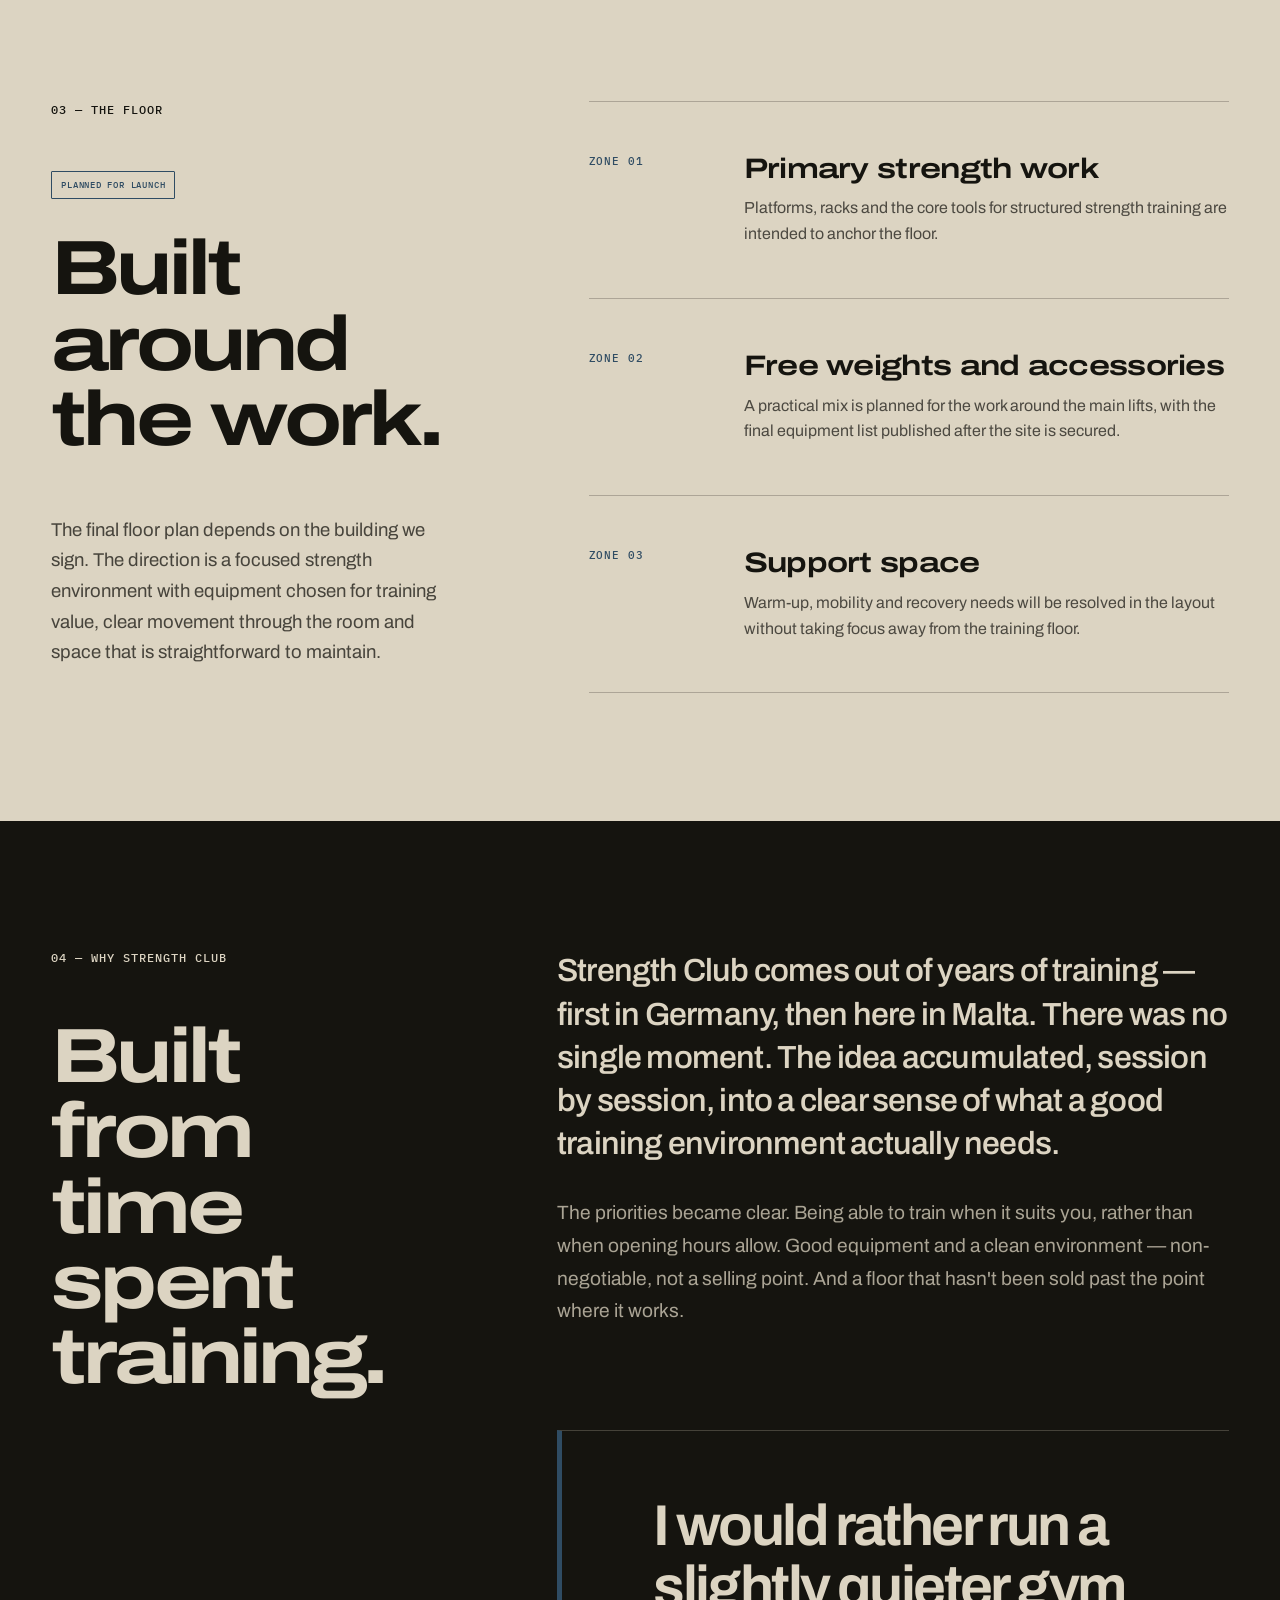
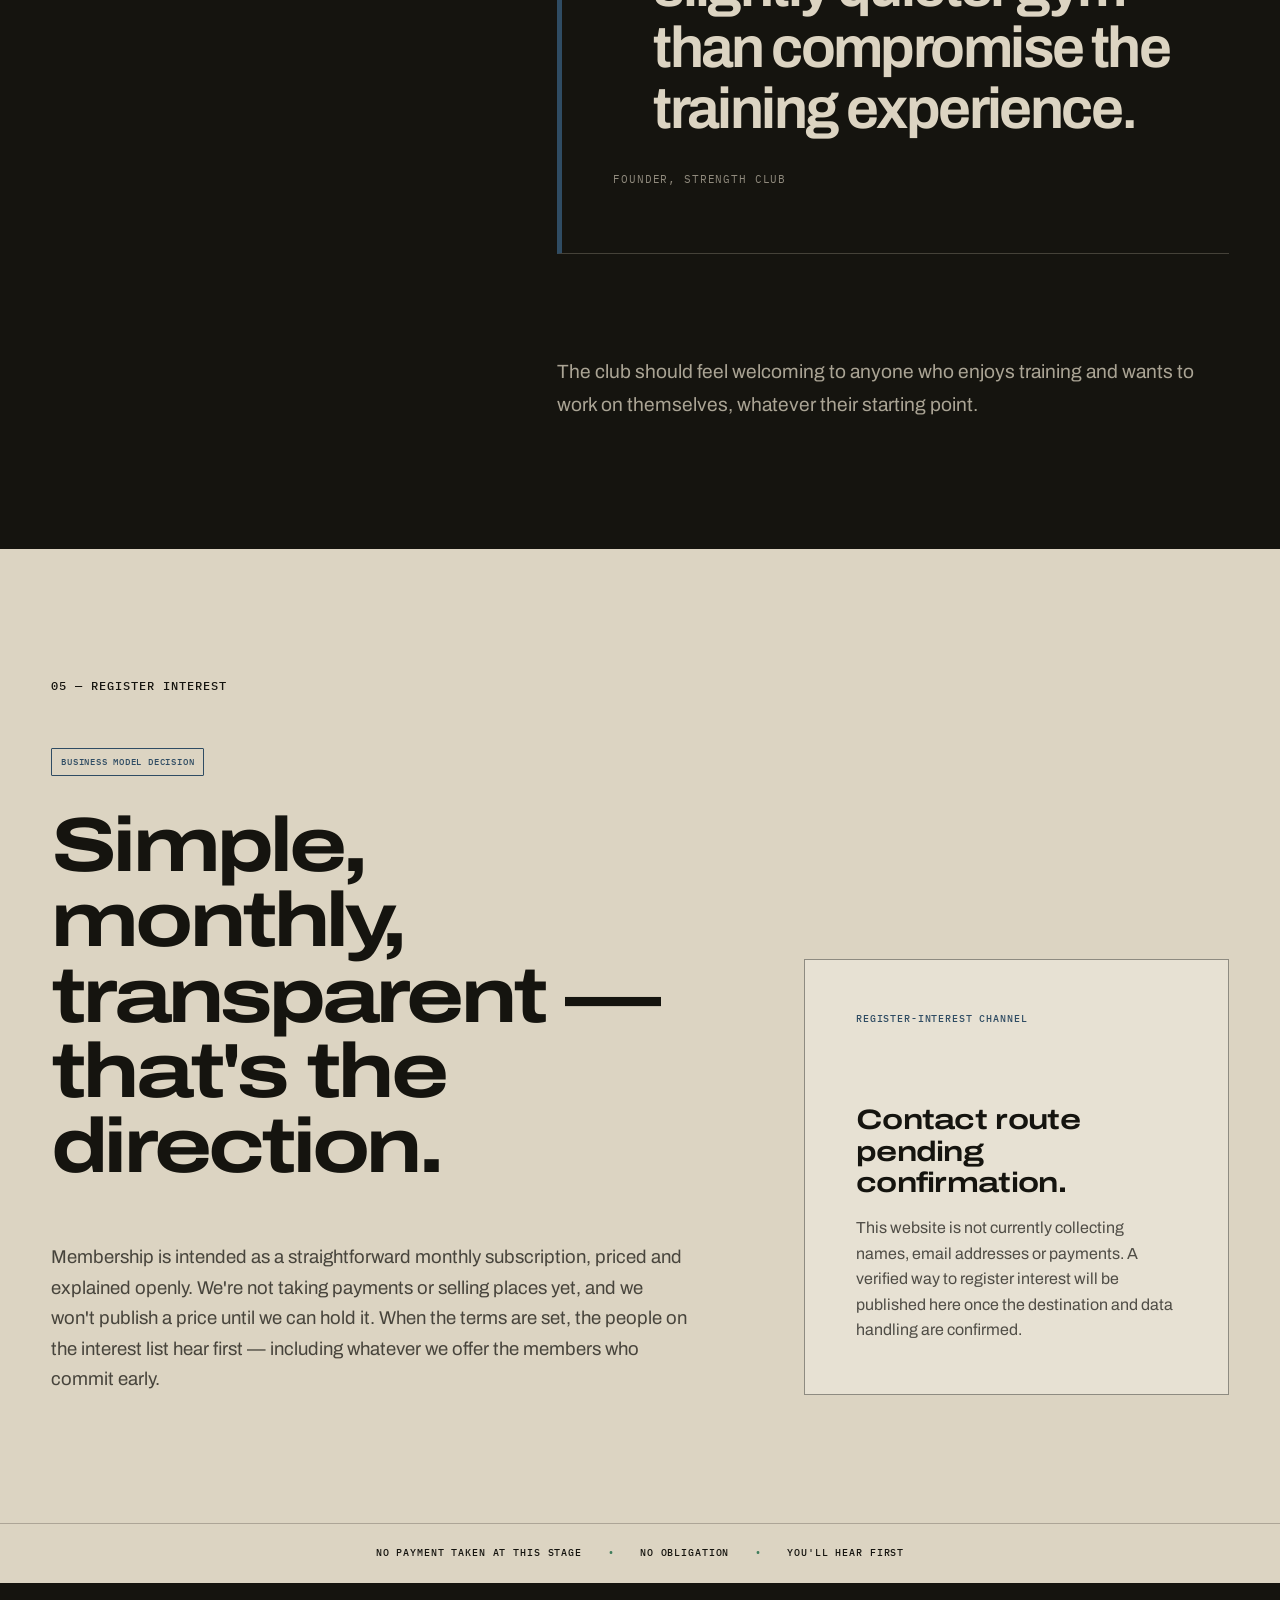
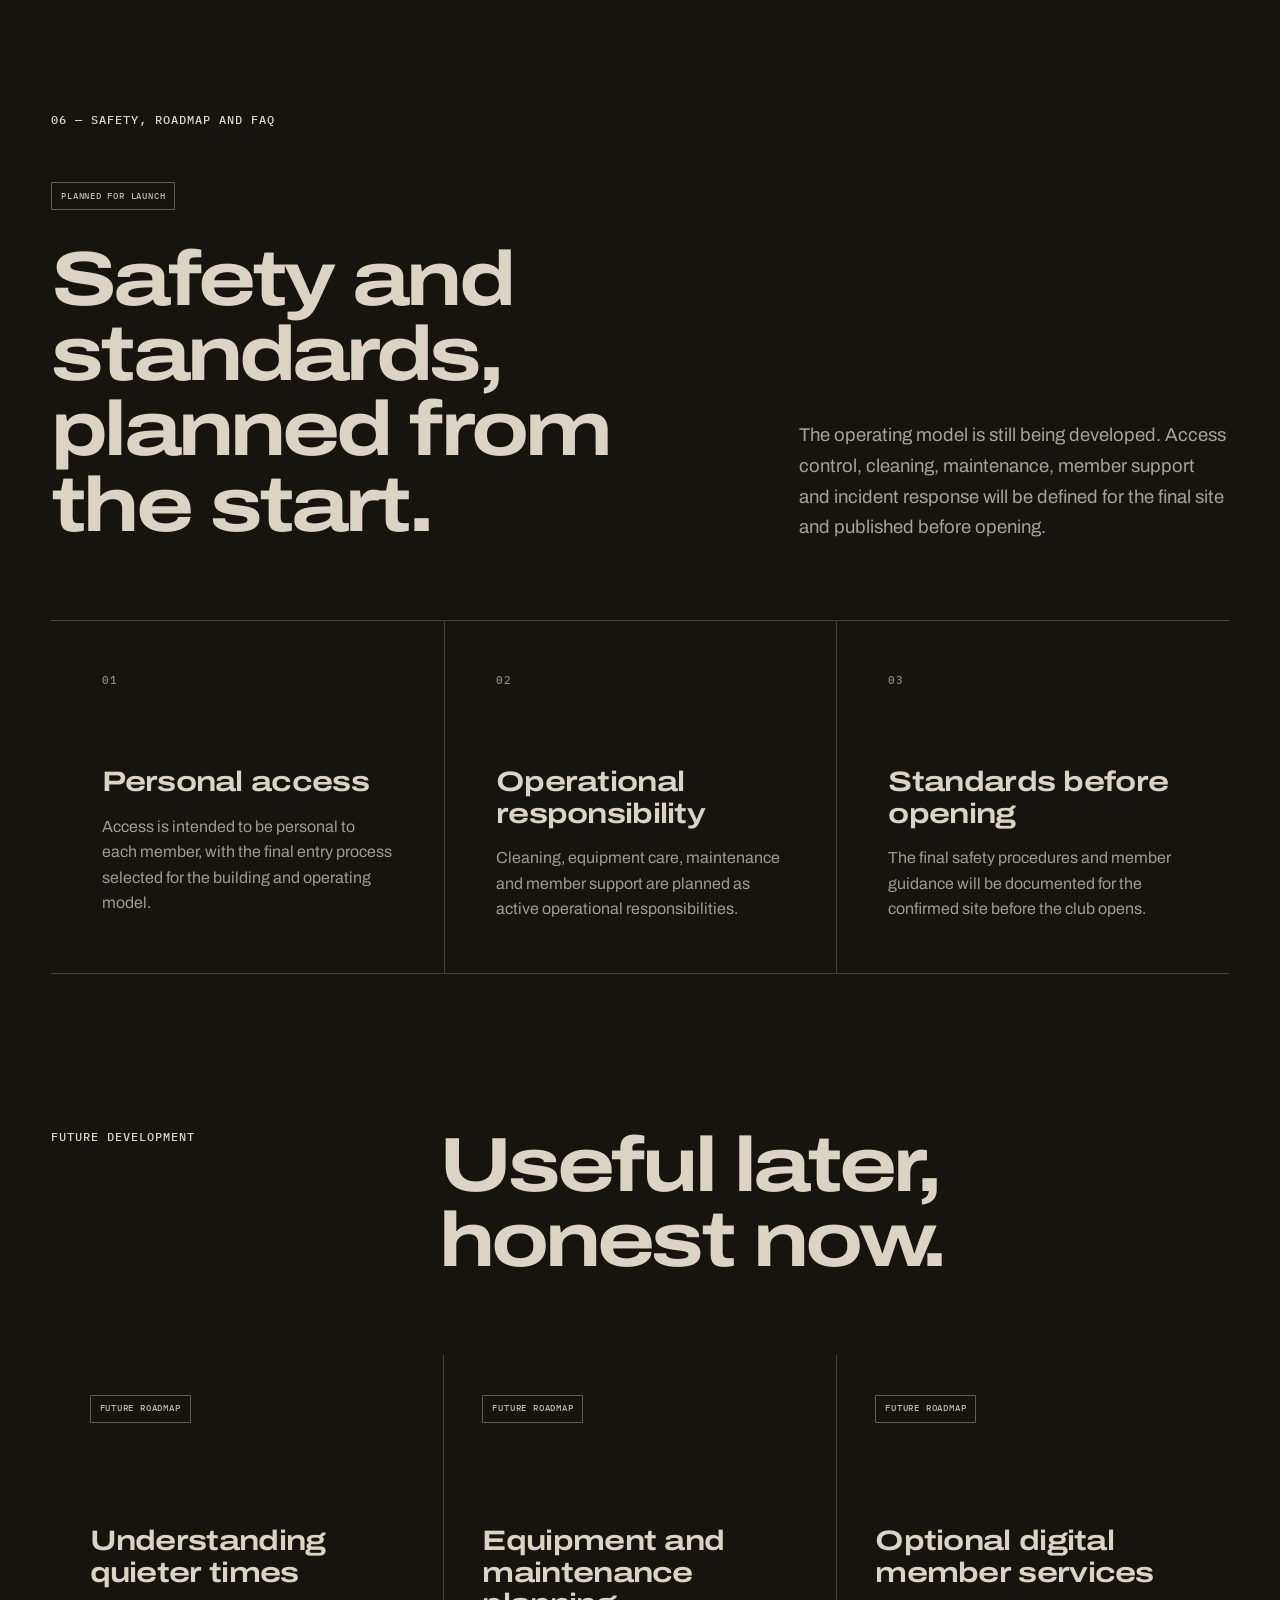
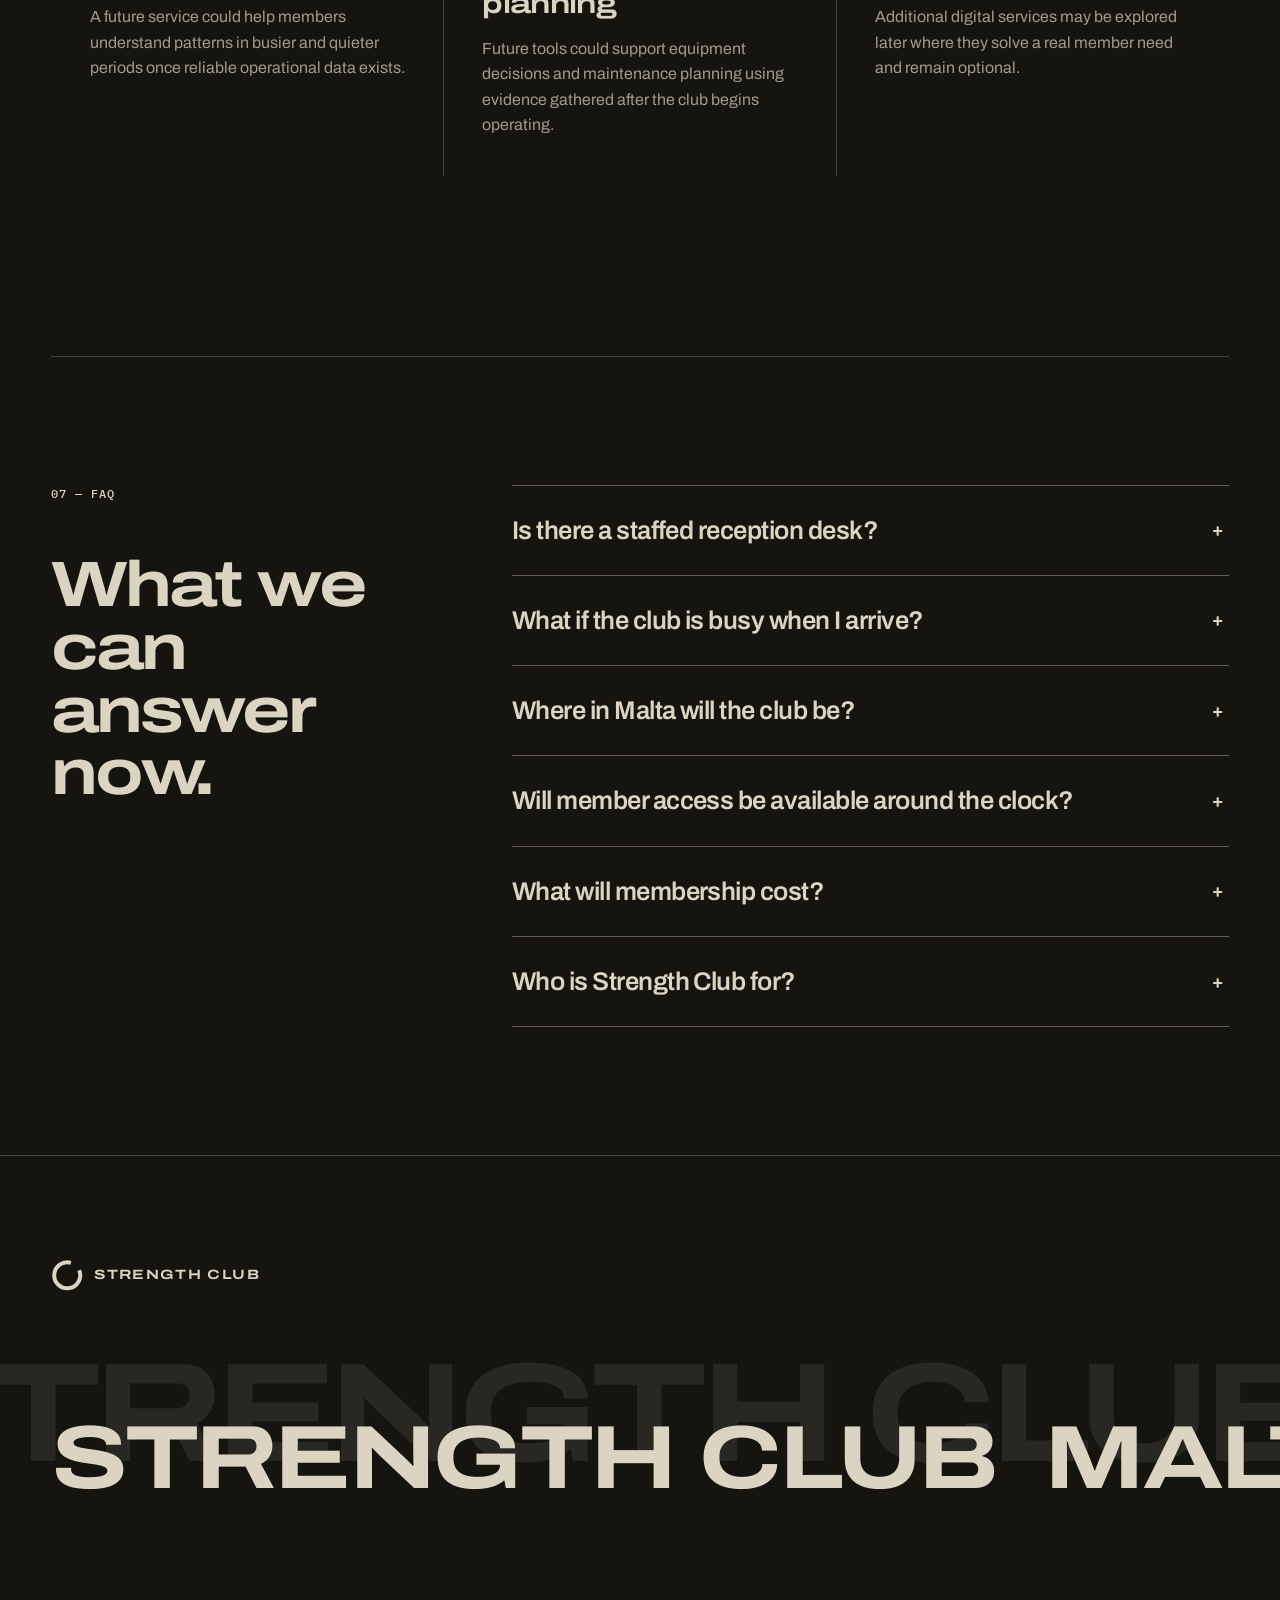
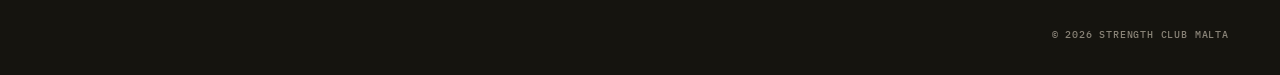
==== commit 7005ed2c: "fix: align pre-launch copy with approved positioning" ====
--- a/index.html
+++ b/index.html
@@ -160,7 +160,7 @@
       <div class="container floor-layout">
         <div class="floor-copy">
           <p class="eyebrow">03 — THE FLOOR</p>
-          <span class="status-badge">PRE-LAUNCH CONCEPT</span>
+          <span class="status-badge">PLANNED FOR LAUNCH</span>
           <h2 id="floor-title">Built around the work.</h2>
           <p class="section-intro">The final floor plan depends on the building we sign. The direction is a focused strength environment with equipment chosen for training value, clear movement through the room and space that is straightforward to maintain.</p>
         </div>
@@ -200,7 +200,7 @@
 
         <div class="founder-story">
           <p class="founder-lead">Strength Club comes out of years of training — first in Germany, then here in Malta. There was no single moment. The idea accumulated, session by session, into a clear sense of what a good training environment actually needs.</p>
-          <p>The conclusions were short. Being able to train when it suits you, rather than when opening hours allow. Good equipment and a clean environment — non-negotiable, not a selling point. And a floor that hasn't been sold past the point where it works.</p>
+          <p>The priorities became clear. Being able to train when it suits you, rather than when opening hours allow. Good equipment and a clean environment — non-negotiable, not a selling point. And a floor that hasn't been sold past the point where it works.</p>
 
           <!-- Founder-approved English paraphrase; not a verbatim quote. -->
           <figure class="founder-quote">
@@ -210,7 +210,7 @@
             <figcaption>Founder, Strength Club</figcaption>
           </figure>
 
-          <p>The club should feel welcoming to anyone who enjoys training and wants to work on themselves, whatever level you're starting from.</p>
+          <p>The club should feel welcoming to anyone who enjoys training and wants to work on themselves, whatever their starting point.</p>
         </div>
       </div>
     </section>
@@ -303,8 +303,8 @@
               <p>No staffed reception desk is planned. The club is intended to run digitally, while cleaning, maintenance, support and operational responsibility remain part of the model. The final setup will be published before opening.</p>
             </details>
             <details>
-              <summary>Is Strength Club open yet?</summary>
-              <p>Not yet. The concept and operating model are in development, and opening information will only be published when the site and delivery plan are confirmed.</p>
+              <summary>What if the club is busy when I arrive?</summary>
+              <p>Managing membership relative to the floor is central to the model. We will not promise that every piece of equipment is available at every moment, but the club is deliberately being designed not to maximise membership at the expense of the training experience.</p>
             </details>
             <details>
               <summary>Where in Malta will the club be?</summary>
@@ -319,8 +319,8 @@
               <p>Pricing and contract terms have not been set. They will be published openly once the site and operating costs are known, before anyone is asked to join or pay.</p>
             </details>
             <details>
-              <summary>How will digital access work?</summary>
-              <p>Access is planned to be digital and personal to each member. The final technology is still being selected and will be announced before opening.</p>
+              <summary>Who is Strength Club for?</summary>
+              <p>Anyone who enjoys training and is motivated to work on themselves. You do not need to be advanced. The club is intended for people who value flexible access, a focused environment, good equipment and a floor that is managed responsibly.</p>
             </details>
           </div>
         </div>
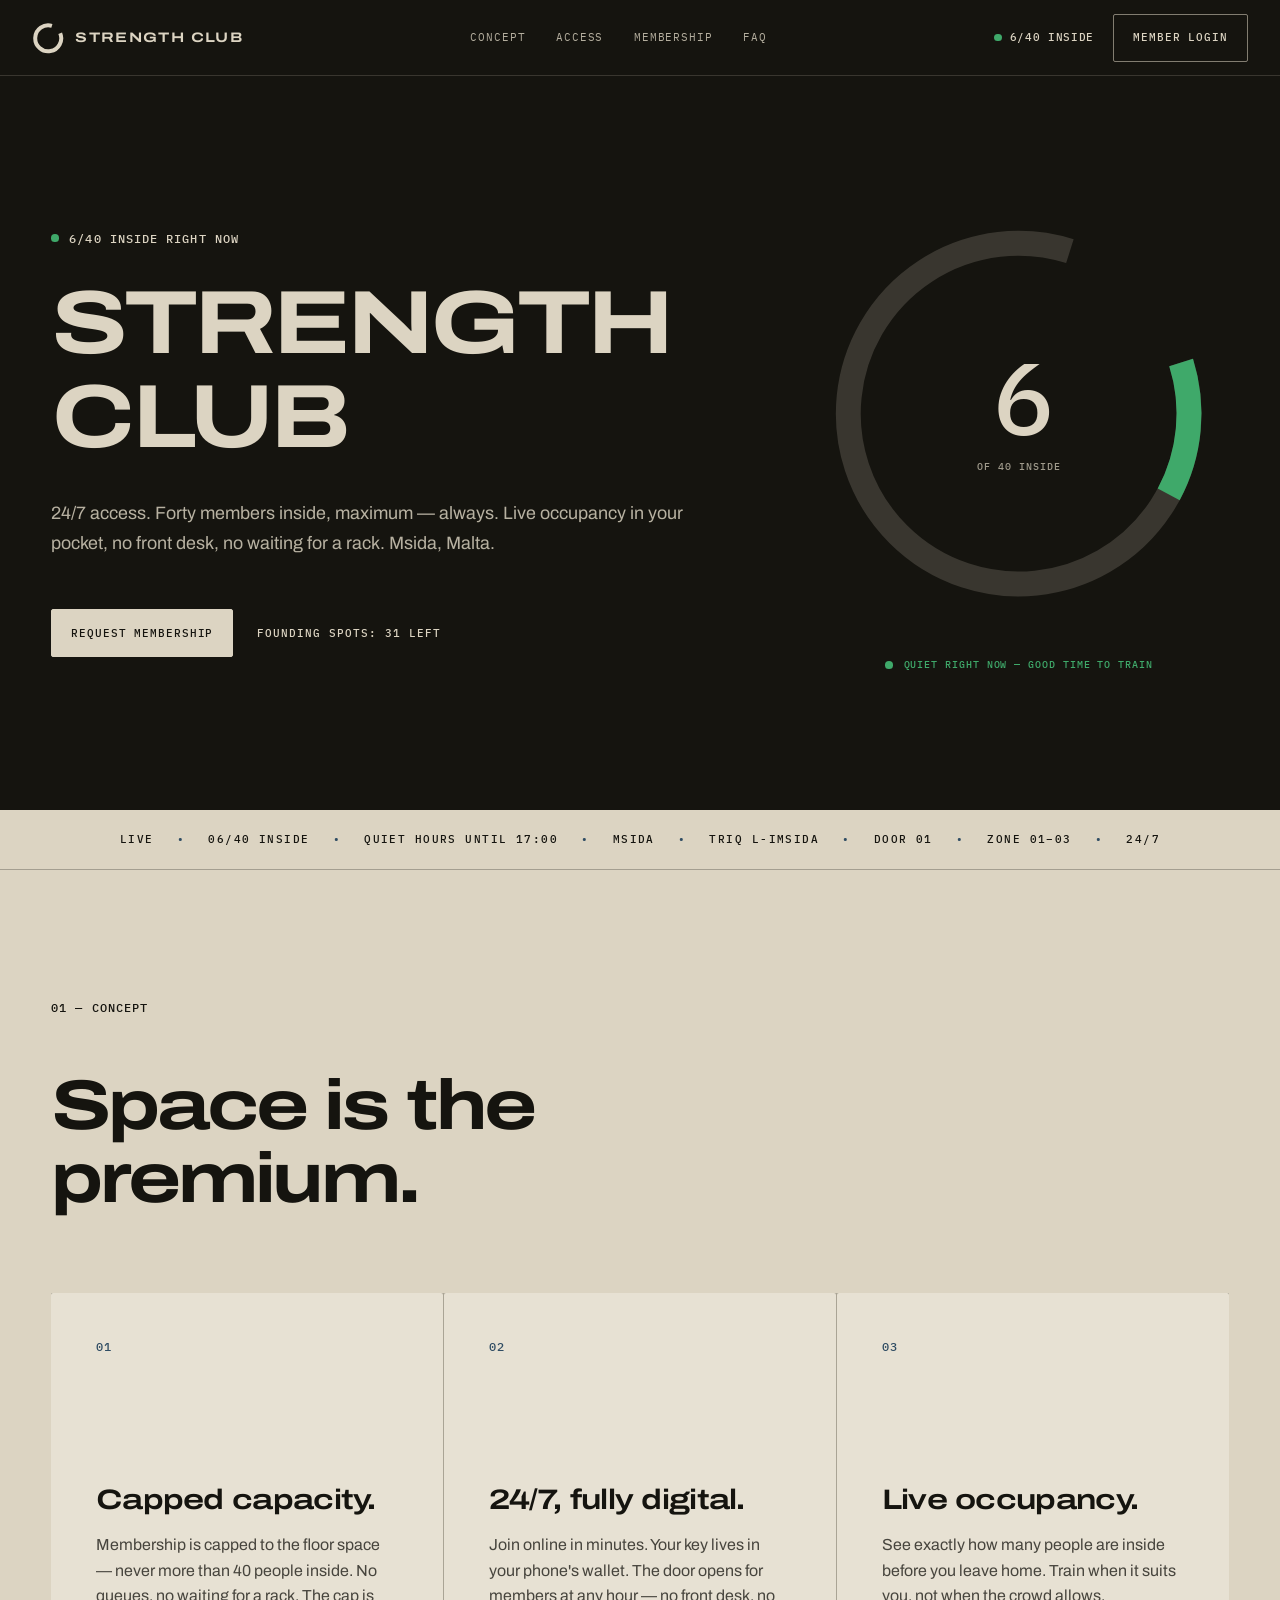
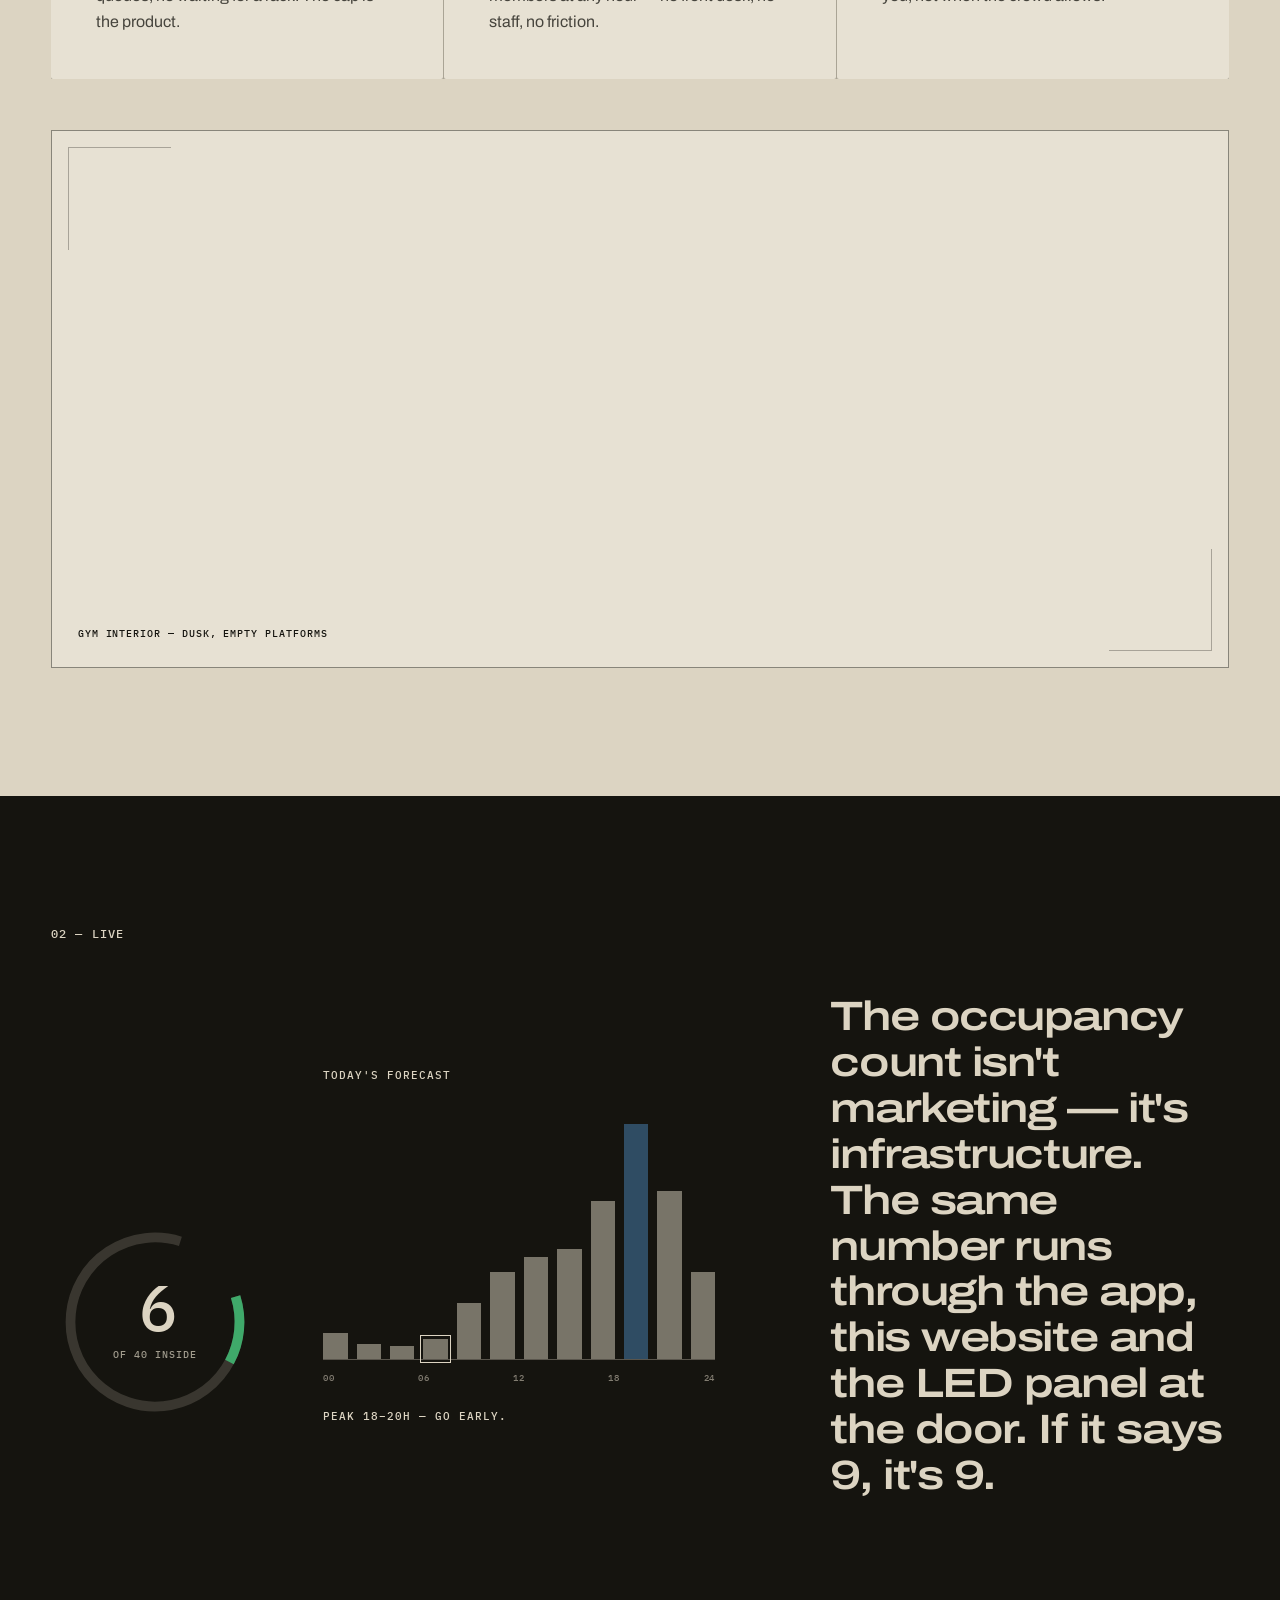
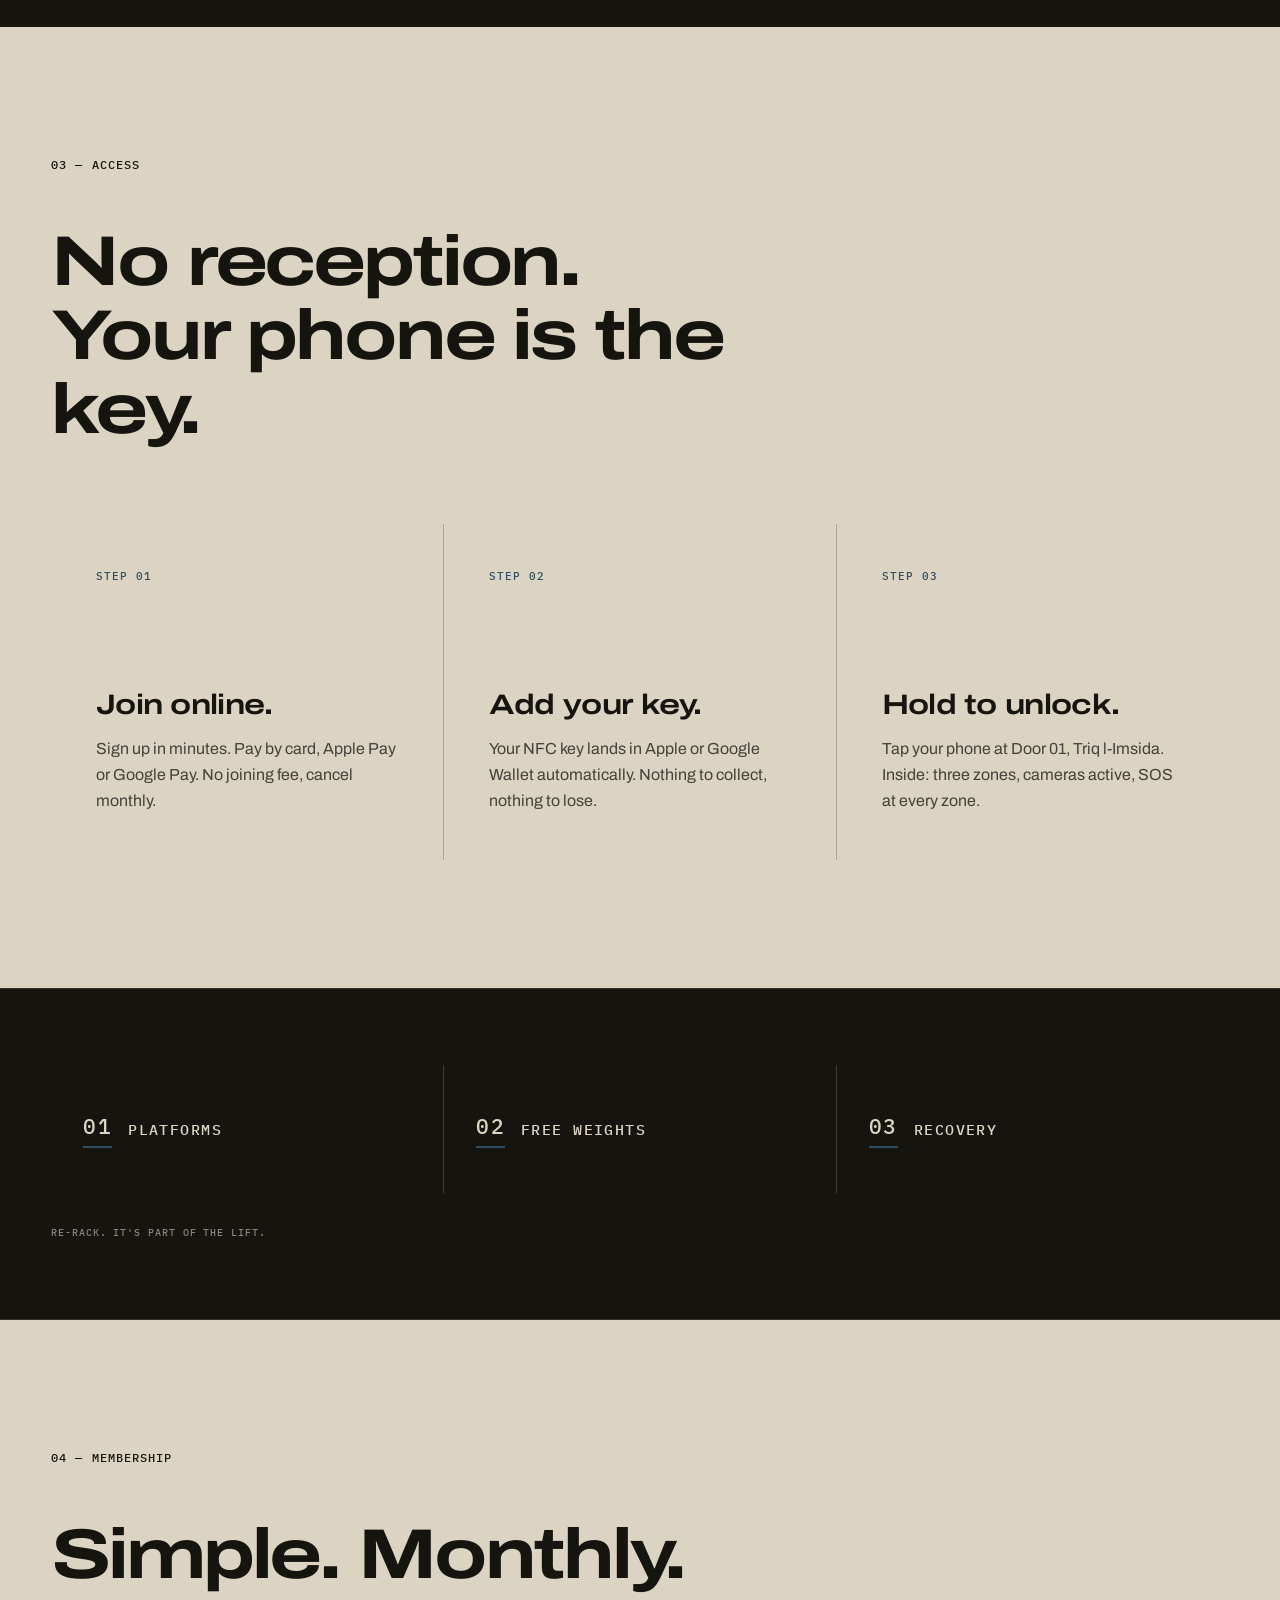
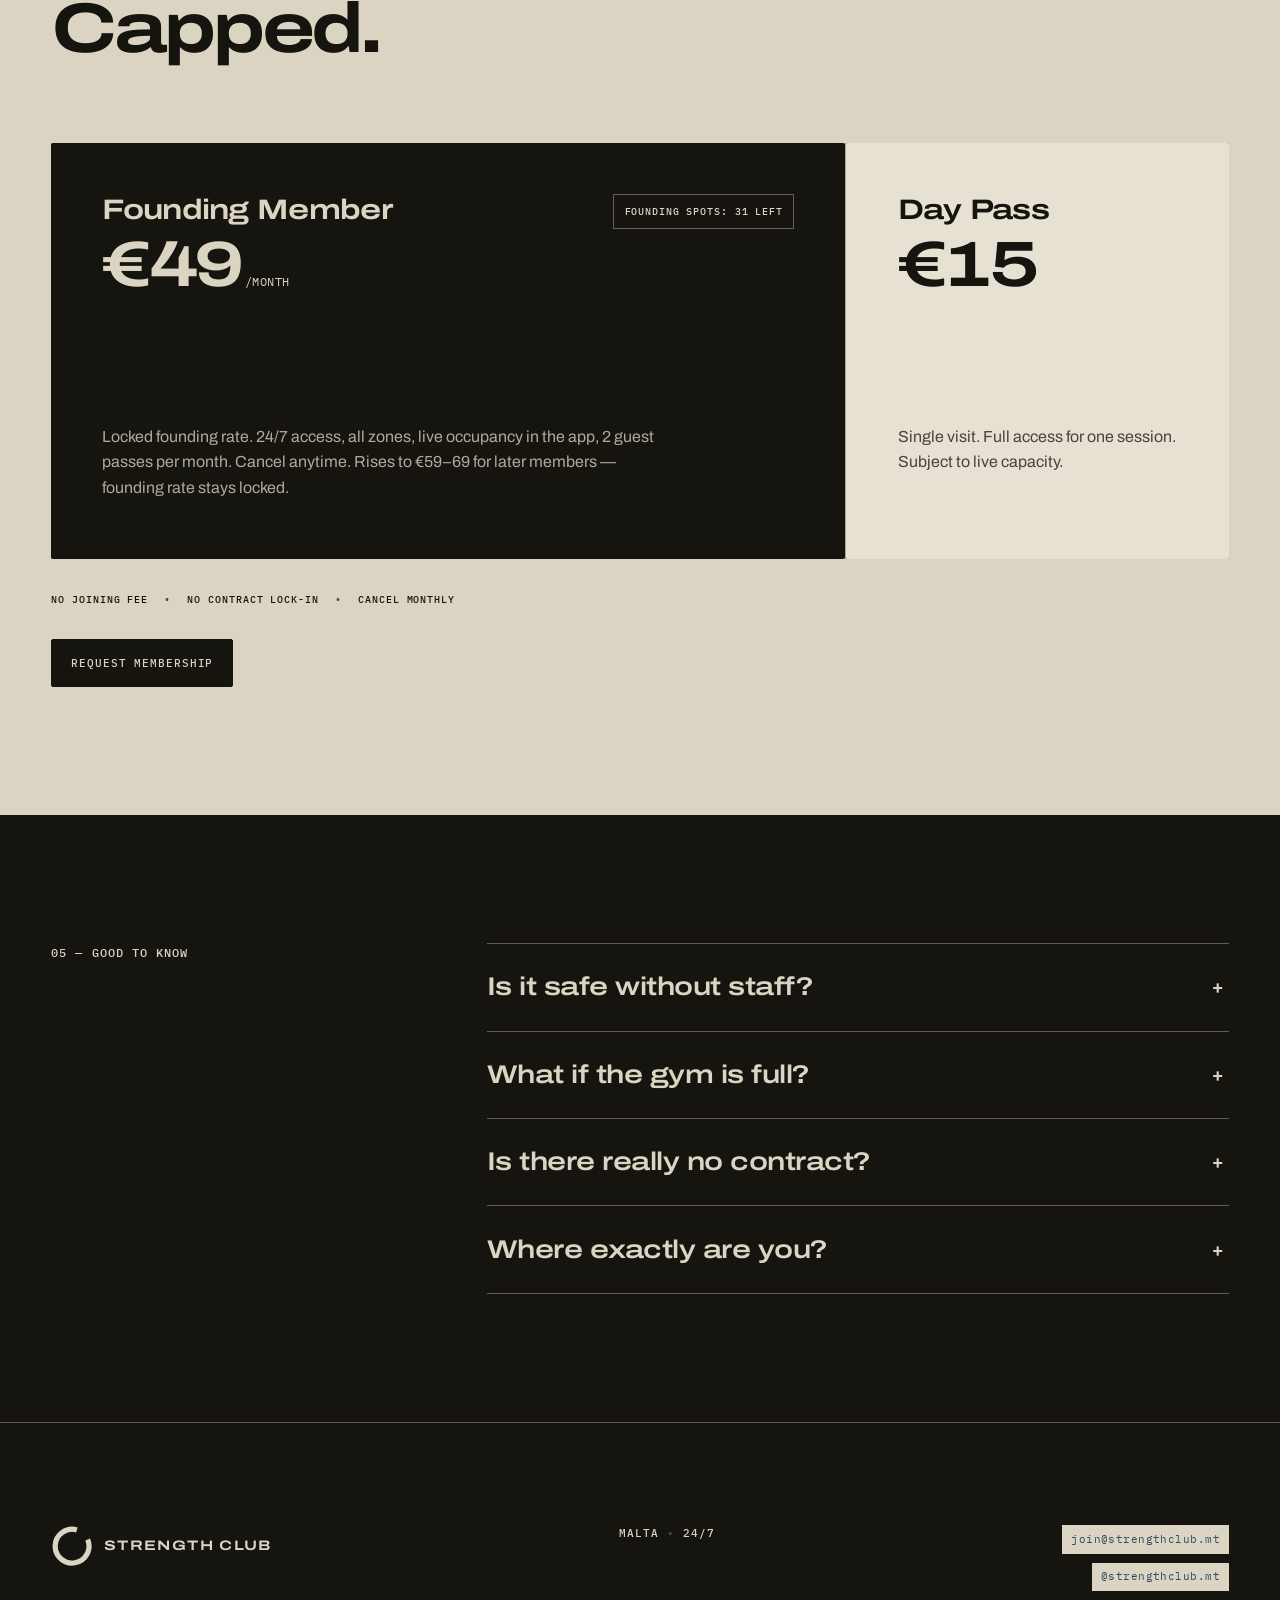
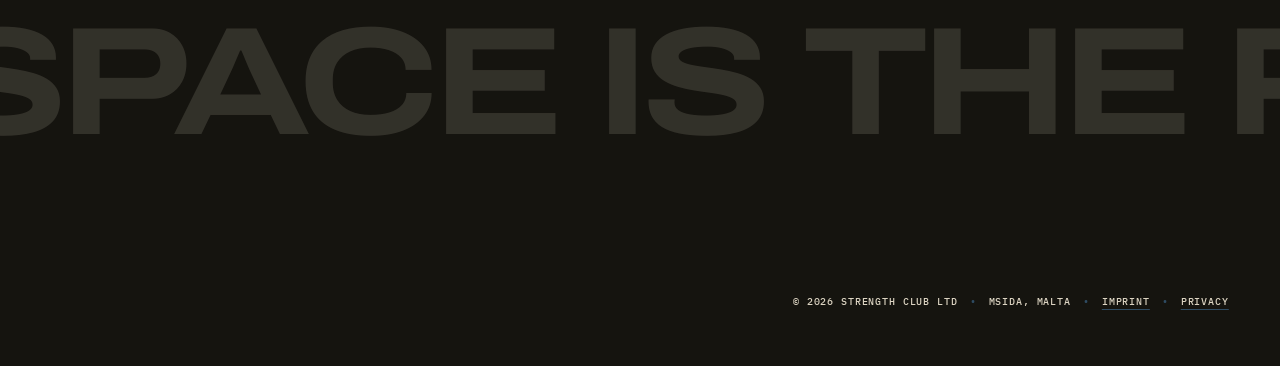
==== commit 563e3040: "revert: restore original website direction" ====
--- a/index.html
+++ b/index.html
@@ -3,14 +3,9 @@
 <head>
   <meta charset="utf-8">
   <meta name="viewport" content="width=device-width, initial-scale=1">
-  <meta name="description" content="Strength Club Malta is a pre-launch concept: a strength-led club with deliberately managed membership and planned 24/7 member access. Register your interest.">
+  <meta name="description" content="Strength Club Malta is a capped-capacity, fully digital 24/7 gym in Msida, Malta.">
   <meta name="theme-color" content="#15140F">
-  <meta property="og:type" content="website">
-  <meta property="og:title" content="Strength Club Malta — a strength-led club in development. Train around your life.">
-  <meta property="og:description" content="Strength Club Malta is a pre-launch concept: a strength-led club with deliberately managed membership and planned 24/7 member access. Register your interest.">
-  <meta property="og:url" content="https://charizzzzard.github.io/strength-club-malta/">
-  <title>Strength Club Malta — a strength-led club in development. Train around your life.</title>
-  <link rel="canonical" href="https://charizzzzard.github.io/strength-club-malta/">
+  <title>Strength Club Malta</title>
   <link rel="preconnect" href="https://fonts.googleapis.com">
   <link rel="preconnect" href="https://fonts.gstatic.com" crossorigin>
   <link href="https://fonts.googleapis.com/css2?family=Archivo:wdth,wght@62..125,400..700&amp;family=IBM+Plex+Mono:wght@400;500&amp;display=swap" rel="stylesheet" media="print" data-font-stylesheet>
@@ -24,7 +19,7 @@
 
   <header class="site-header theme-dark">
     <nav class="nav-shell" aria-label="Primary navigation">
-      <a class="brand" href="#top" aria-label="Strength Club Malta home">
+      <a class="brand" href="#top" aria-label="Strength Club home">
         <svg class="brand-ring" viewBox="0 0 64 64" aria-hidden="true">
           <path d="M56.4 22.4A26 26 0 1 1 39.8 7.6" pathLength="100" />
         </svg>
@@ -32,313 +27,247 @@
       </a>
 
       <div class="nav-links" id="primary-navigation">
-        <a href="#idea">The Idea</a>
-        <a href="#how-it-works">How It Works</a>
-        <a href="#floor">The Floor</a>
-        <a href="#why">Why Strength Club</a>
-        <a href="#register">Register Interest</a>
-        <a href="#safety">Safety &amp; FAQ</a>
-      </div>
-
-      <a class="button button--outline nav-cta" href="#register">Register interest</a>
-      <button class="menu-toggle" type="button" aria-expanded="false" aria-controls="primary-navigation">
-        <span class="sr-only">Open navigation menu</span>
-        <span aria-hidden="true"></span>
-        <span aria-hidden="true"></span>
-      </button>
+        <a href="#concept">Concept</a>
+        <a href="#access">Access</a>
+        <a href="#membership">Membership</a>
+        <a href="#faq">FAQ</a>
+        <a class="button button--outline nav-login-mobile" href="#">Member login</a>
+      </div>
+
+      <div class="nav-actions">
+        <div class="nav-live" aria-label="Live gym occupancy">
+          <span class="live-dot" aria-hidden="true"></span>
+          <span><span data-occupancy-count>9</span>/40 INSIDE</span>
+        </div>
+        <a class="button button--outline nav-login-desktop" href="#">Member login</a>
+        <button class="menu-toggle" type="button" aria-expanded="false" aria-controls="primary-navigation">
+          <span class="sr-only">Toggle menu</span>
+          <span aria-hidden="true"></span>
+          <span aria-hidden="true"></span>
+        </button>
+      </div>
     </nav>
   </header>
 
   <main id="main-content">
     <section class="hero theme-dark" id="top" aria-labelledby="hero-title">
-      <div class="container hero-layout">
+      <div class="container hero-grid">
         <div class="hero-copy">
-          <p class="status-badge status-badge--hero">
-            <span>PRE-LAUNCH CONCEPT</span>
-            <span>DEVELOPMENT IN PROGRESS</span>
+          <p class="eyebrow eyebrow--live"><span class="live-dot" aria-hidden="true"></span><span><span data-occupancy-count>9</span>/40 INSIDE RIGHT NOW</span></p>
+          <h1 id="hero-title">STRENGTH CLUB</h1>
+          <p class="hero-subline">24/7 access. Forty members inside, maximum — always. Live occupancy in your pocket, no front desk, no waiting for a rack. Msida, Malta.</p>
+          <div class="hero-actions">
+            <a class="button button--primary" href="mailto:join@strengthclub.mt?subject=Membership%20request">Request membership</a>
+            <span class="mono-note">FOUNDING SPOTS: 31 LEFT</span>
+          </div>
+        </div>
+
+        <div class="hero-dial-wrap">
+          <div class="dial dial--hero" data-dial>
+            <svg class="dial-graphic" viewBox="0 0 320 320" role="img" aria-label="9 of 40 members inside" data-dial-graphic>
+              <path class="dial-track" d="M283.97 120.91A130 130 0 1 1 199.09 36.03" pathLength="100" />
+              <path class="dial-progress" d="M283.97 120.91A130 130 0 1 1 199.09 36.03" pathLength="100" data-dial-progress />
+            </svg>
+            <div class="dial-center">
+              <output class="dial-number" aria-live="polite" aria-atomic="true" data-occupancy-count>9</output>
+              <span class="dial-label">OF 40 INSIDE</span>
+            </div>
+          </div>
+          <p class="occupancy-status status--quiet" data-status>
+            <span class="status-marker" aria-hidden="true"></span>
+            <span data-status-text>QUIET RIGHT NOW — GOOD TIME TO TRAIN</span>
           </p>
-          <h1 id="hero-title">Train around your life.</h1>
-          <p class="hero-subline">A strength-led club taking shape in Malta. Deliberately managed membership, planned 24/7 member access, digital from sign-up to the door.</p>
-          <a class="button button--primary" href="#register">Register your interest</a>
-        </div>
-
-        <aside class="prelaunch-note" aria-label="Development status">
-          <span class="note-index" aria-hidden="true">SCM / STATUS</span>
-          <p>Strength Club is in development. This page is the concept we're building towards: some of it is decided, some of it is planned, and the rest depends on the space we sign. We mark which is which, and we don't publish numbers we can't stand behind. Register your interest and you'll hear each decision as it lands.</p>
-        </aside>
-      </div>
-
-      <div class="ticker" aria-label="Strength Club Malta concept summary">
-        <div class="ticker-track">
-          <span>MALTA</span><span aria-hidden="true">•</span>
-          <span>PRE-LAUNCH CONCEPT</span><span aria-hidden="true">•</span>
-          <span>STRENGTH FIRST</span><span aria-hidden="true">•</span>
-          <span>MANAGED MEMBERSHIP</span><span aria-hidden="true">•</span>
-          <span>PLANNED 24/7 MEMBER ACCESS</span><span aria-hidden="true">•</span>
-          <span>REGISTER YOUR INTEREST</span>
-        </div>
-      </div>
-    </section>
-
-    <section class="section idea theme-light reveal" id="idea" aria-labelledby="idea-title">
-      <div class="container">
-        <div class="section-heading">
-          <p class="eyebrow">01 — THE IDEA</p>
-          <h2 id="idea-title">A gym floor managed for the people using it.</h2>
-          <p class="section-intro">Strength Club is being designed around a straightforward idea: access should fit real life, equipment and upkeep should meet a serious standard, and membership should be managed in relation to the space.</p>
-        </div>
-
-        <div class="card-grid principle-grid">
+        </div>
+      </div>
+    </section>
+
+    <section class="data-strip theme-light" aria-label="Club live data">
+      <div class="data-strip-inner">
+        <span>LIVE</span><span aria-hidden="true">•</span>
+        <span><span data-occupancy-padded>09</span>/40 INSIDE</span><span aria-hidden="true">•</span>
+        <span>QUIET HOURS UNTIL 17:00</span><span aria-hidden="true">•</span>
+        <span>MSIDA</span><span aria-hidden="true">•</span>
+        <span>TRIQ L-IMSIDA</span><span aria-hidden="true">•</span>
+        <span>DOOR 01</span><span aria-hidden="true">•</span>
+        <span>ZONE 01–03</span><span aria-hidden="true">•</span>
+        <span>24/7</span>
+      </div>
+    </section>
+
+    <section class="section concept theme-light reveal" id="concept" aria-labelledby="concept-title">
+      <div class="container">
+        <p class="eyebrow">01 — CONCEPT</p>
+        <h2 id="concept-title">Space is the premium.</h2>
+        <div class="card-grid concept-grid">
           <article class="info-card">
-            <div class="card-meta">
-              <span class="card-number">01</span>
-              <span class="status-badge">PLANNED FOR LAUNCH</span>
-            </div>
-            <h3>Strength first.</h3>
-            <p>The training floor, equipment mix and layout are intended to put useful strength work first. The final specification will follow the space we secure.</p>
+            <span class="card-number">01</span>
+            <h3>Capped capacity.</h3>
+            <p>Membership is capped to the floor space — never more than 40 people inside. No queues, no waiting for a rack. The cap is the product.</p>
           </article>
           <article class="info-card">
-            <div class="card-meta">
-              <span class="card-number">02</span>
-              <span class="status-badge">BUSINESS MODEL DECISION</span>
-            </div>
-            <h3>Managed membership.</h3>
-            <p>Membership is intended to be deliberately managed against the floor that exists, protecting the quality of the training experience as the club grows.</p>
+            <span class="card-number">02</span>
+            <h3>24/7, fully digital.</h3>
+            <p>Join online in minutes. Your key lives in your phone's wallet. The door opens for members at any hour — no front desk, no staff, no friction.</p>
           </article>
           <article class="info-card">
-            <div class="card-meta">
-              <span class="card-number">03</span>
-              <span class="status-badge">PLANNED FOR LAUNCH</span>
-            </div>
-            <h3>Digital by design.</h3>
-            <p>The member journey is planned to be digital from sign-up to access, with the final systems announced before opening.</p>
-          </article>
-        </div>
-      </div>
-    </section>
-
-    <section class="section how theme-dark reveal" id="how-it-works" aria-labelledby="how-title">
-      <div class="container">
-        <div class="section-heading section-heading--split">
-          <div>
-            <p class="eyebrow">02 — HOW IT WORKS</p>
-            <h2 id="how-title">Simple where it should be.</h2>
-          </div>
-          <p class="section-intro">The intended member journey is clear, personal and low-friction. Each step below describes the launch direction, not a system that is already operating.</p>
-        </div>
-
+            <span class="card-number">03</span>
+            <h3>Live occupancy.</h3>
+            <p>See exactly how many people are inside before you leave home. Train when it suits you, not when the crowd allows.</p>
+          </article>
+        </div>
+        <div class="media-placeholder" role="img" aria-label="Placeholder for a photograph of the gym interior at dusk with empty platforms">
+          <span class="placeholder-caption">GYM INTERIOR — DUSK, EMPTY PLATFORMS</span>
+        </div>
+      </div>
+    </section>
+
+    <section class="section live-section theme-dark reveal" id="live" aria-labelledby="live-title">
+      <div class="container">
+        <p class="eyebrow">02 — LIVE</p>
+        <h2 class="sr-only" id="live-title">Live occupancy and today's forecast.</h2>
+        <div class="live-layout">
+          <div class="live-instruments">
+            <div class="dial dial--compact" data-dial>
+              <svg class="dial-graphic" viewBox="0 0 320 320" role="img" aria-label="9 of 40 members inside" data-dial-graphic>
+                <path class="dial-track" d="M283.97 120.91A130 130 0 1 1 199.09 36.03" pathLength="100" />
+                <path class="dial-progress" d="M283.97 120.91A130 130 0 1 1 199.09 36.03" pathLength="100" data-dial-progress />
+              </svg>
+              <div class="dial-center">
+                <output class="dial-number" data-occupancy-count>9</output>
+                <span class="dial-label">OF 40 INSIDE</span>
+              </div>
+            </div>
+
+            <div class="forecast">
+              <p class="forecast-title">TODAY'S FORECAST</p>
+              <div class="forecast-chart" data-forecast role="img" aria-label="Today's two-hour occupancy forecast"></div>
+              <div class="forecast-axis" aria-hidden="true">
+                <span>00</span><span>06</span><span>12</span><span>18</span><span>24</span>
+              </div>
+              <p class="forecast-caption">PEAK 18–20H — GO EARLY.</p>
+            </div>
+          </div>
+
+          <div class="live-copy">
+            <p>The occupancy count isn't marketing — it's infrastructure. The same number runs through the app, this website and the LED panel at the door. If it says 9, it's 9.</p>
+          </div>
+        </div>
+      </div>
+    </section>
+
+    <section class="section access theme-light reveal" id="access" aria-labelledby="access-title">
+      <div class="container">
+        <p class="eyebrow">03 — ACCESS</p>
+        <h2 id="access-title">No reception. Your phone is the key.</h2>
         <div class="steps-grid">
           <article class="step">
-            <div class="card-meta">
-              <span class="step-label">STEP 01</span>
-              <span class="status-badge">PLANNED FOR LAUNCH</span>
-            </div>
-            <h3>Join digitally.</h3>
-            <p>Membership sign-up and account setup are planned as a clear digital process. Final terms will be available before anyone is asked to commit.</p>
+            <span class="step-label">STEP 01</span>
+            <h3>Join online.</h3>
+            <p>Sign up in minutes. Pay by card, Apple Pay or Google Pay. No joining fee, cancel monthly.</p>
           </article>
           <article class="step">
-            <div class="card-meta">
-              <span class="step-label">STEP 02</span>
-              <span class="status-badge">PLANNED FOR LAUNCH</span>
-            </div>
-            <h3>Your access is digital.</h3>
-            <p>Access is planned to be digital and personal to each member. The final access technology is being selected and will be announced.</p>
+            <span class="step-label">STEP 02</span>
+            <h3>Add your key.</h3>
+            <p>Your NFC key lands in Apple or Google Wallet automatically. Nothing to collect, nothing to lose.</p>
           </article>
           <article class="step">
-            <div class="card-meta">
-              <span class="step-label">STEP 03</span>
-              <span class="status-badge">PLANNED FOR LAUNCH</span>
-            </div>
-            <h3>Train on your schedule.</h3>
-            <p>Round-the-clock member access is the plan, subject to the final site, operating requirements and the standards needed to run it responsibly.</p>
-          </article>
-        </div>
-      </div>
-    </section>
-
-    <section class="section floor theme-light reveal" id="floor" aria-labelledby="floor-title">
-      <div class="container floor-layout">
-        <div class="floor-copy">
-          <p class="eyebrow">03 — THE FLOOR</p>
-          <span class="status-badge">PLANNED FOR LAUNCH</span>
-          <h2 id="floor-title">Built around the work.</h2>
-          <p class="section-intro">The final floor plan depends on the building we sign. The direction is a focused strength environment with equipment chosen for training value, clear movement through the room and space that is straightforward to maintain.</p>
-        </div>
-
-        <div class="zone-list" aria-label="Proposed training floor priorities">
-          <article>
-            <span class="zone-index">ZONE 01</span>
-            <div>
-              <h3>Primary strength work</h3>
-              <p>Platforms, racks and the core tools for structured strength training are intended to anchor the floor.</p>
-            </div>
-          </article>
-          <article>
-            <span class="zone-index">ZONE 02</span>
-            <div>
-              <h3>Free weights and accessories</h3>
-              <p>A practical mix is planned for the work around the main lifts, with the final equipment list published after the site is secured.</p>
-            </div>
-          </article>
-          <article>
-            <span class="zone-index">ZONE 03</span>
-            <div>
-              <h3>Support space</h3>
-              <p>Warm-up, mobility and recovery needs will be resolved in the layout without taking focus away from the training floor.</p>
-            </div>
-          </article>
-        </div>
-      </div>
-    </section>
-
-    <section class="section why theme-dark reveal" id="why" aria-labelledby="why-title">
-      <div class="container founder-layout">
-        <div class="founder-heading">
-          <p class="eyebrow">04 — WHY STRENGTH CLUB</p>
-          <h2 id="why-title">Built from time spent training.</h2>
-        </div>
-
-        <div class="founder-story">
-          <p class="founder-lead">Strength Club comes out of years of training — first in Germany, then here in Malta. There was no single moment. The idea accumulated, session by session, into a clear sense of what a good training environment actually needs.</p>
-          <p>The priorities became clear. Being able to train when it suits you, rather than when opening hours allow. Good equipment and a clean environment — non-negotiable, not a selling point. And a floor that hasn't been sold past the point where it works.</p>
-
-          <!-- Founder-approved English paraphrase; not a verbatim quote. -->
-          <figure class="founder-quote">
-            <blockquote>
-              <p>I would rather run a slightly quieter gym than compromise the training experience.</p>
-            </blockquote>
-            <figcaption>Founder, Strength Club</figcaption>
-          </figure>
-
-          <p>The club should feel welcoming to anyone who enjoys training and wants to work on themselves, whatever their starting point.</p>
-        </div>
-      </div>
-    </section>
-
-    <section class="section register theme-light reveal" id="register" aria-labelledby="register-title">
-      <div class="container register-layout">
-        <div class="register-copy">
-          <p class="eyebrow">05 — REGISTER INTEREST</p>
-          <span class="status-badge">BUSINESS MODEL DECISION</span>
-          <h2 id="register-title">Simple, monthly, transparent — that's the direction.</h2>
-          <p class="section-intro">Membership is intended as a straightforward monthly subscription, priced and explained openly. We're not taking payments or selling places yet, and we won't publish a price until we can hold it. When the terms are set, the people on the interest list hear first — including whatever we offer the members who commit early.</p>
-        </div>
-
-        <aside class="interest-panel" aria-labelledby="interest-panel-title">
-          <p class="panel-kicker">REGISTER-INTEREST CHANNEL</p>
-          <h3 id="interest-panel-title">Contact route pending confirmation.</h3>
-          <p>This website is not currently collecting names, email addresses or payments. A verified way to register interest will be published here once the destination and data handling are confirmed.</p>
-        </aside>
-      </div>
-
-      <div class="terms-strip" aria-label="Register interest terms">
-        <span>NO PAYMENT TAKEN AT THIS STAGE</span>
-        <span aria-hidden="true">•</span>
-        <span>NO OBLIGATION</span>
-        <span aria-hidden="true">•</span>
-        <span>YOU'LL HEAR FIRST</span>
-      </div>
-    </section>
-
-    <section class="section safety theme-dark reveal" id="safety" aria-labelledby="safety-title">
-      <div class="container">
-        <div class="section-heading section-heading--split">
-          <div>
-            <p class="eyebrow">06 — SAFETY, ROADMAP AND FAQ</p>
-            <span class="status-badge">PLANNED FOR LAUNCH</span>
-            <h2 id="safety-title">Safety and standards, planned from the start.</h2>
-          </div>
-          <p class="section-intro">The operating model is still being developed. Access control, cleaning, maintenance, member support and incident response will be defined for the final site and published before opening.</p>
-        </div>
-
-        <div class="standards-grid">
-          <article>
-            <span class="card-number">01</span>
-            <h3>Personal access</h3>
-            <p>Access is intended to be personal to each member, with the final entry process selected for the building and operating model.</p>
-          </article>
-          <article>
-            <span class="card-number">02</span>
-            <h3>Operational responsibility</h3>
-            <p>Cleaning, equipment care, maintenance and member support are planned as active operational responsibilities.</p>
-          </article>
-          <article>
-            <span class="card-number">03</span>
-            <h3>Standards before opening</h3>
-            <p>The final safety procedures and member guidance will be documented for the confirmed site before the club opens.</p>
-          </article>
-        </div>
-
-        <div class="subsection-heading">
-          <p class="eyebrow">FUTURE DEVELOPMENT</p>
-          <h2>Useful later, honest now.</h2>
-        </div>
-
-        <div class="roadmap-grid">
-          <article class="roadmap-card">
-            <span class="status-badge">FUTURE ROADMAP</span>
-            <h3>Understanding quieter times</h3>
-            <p>A future service could help members understand patterns in busier and quieter periods once reliable operational data exists.</p>
-          </article>
-          <article class="roadmap-card">
-            <span class="status-badge">FUTURE ROADMAP</span>
-            <h3>Equipment and maintenance planning</h3>
-            <p>Future tools could support equipment decisions and maintenance planning using evidence gathered after the club begins operating.</p>
-          </article>
-          <article class="roadmap-card">
-            <span class="status-badge">FUTURE ROADMAP</span>
-            <h3>Optional digital member services</h3>
-            <p>Additional digital services may be explored later where they solve a real member need and remain optional.</p>
-          </article>
-        </div>
-
-        <div class="faq-layout" id="faq">
-          <div class="faq-heading">
-            <p class="eyebrow">07 — FAQ</p>
-            <h2 id="faq-title">What we can answer now.</h2>
-          </div>
-          <div class="accordion" aria-labelledby="faq-title">
-            <details>
-              <summary>Is there a staffed reception desk?</summary>
-              <p>No staffed reception desk is planned. The club is intended to run digitally, while cleaning, maintenance, support and operational responsibility remain part of the model. The final setup will be published before opening.</p>
-            </details>
-            <details>
-              <summary>What if the club is busy when I arrive?</summary>
-              <p>Managing membership relative to the floor is central to the model. We will not promise that every piece of equipment is available at every moment, but the club is deliberately being designed not to maximise membership at the expense of the training experience.</p>
-            </details>
-            <details>
-              <summary>Where in Malta will the club be?</summary>
-              <p>The location has not been confirmed. The building will shape the final floor plan, and the location will be announced once an agreement is in place.</p>
-            </details>
-            <details>
-              <summary>Will member access be available around the clock?</summary>
-              <p>Round-the-clock member access is planned, but feasibility depends on the final site, permissions and operating setup. The confirmed access hours will be published before opening.</p>
-            </details>
-            <details>
-              <summary>What will membership cost?</summary>
-              <p>Pricing and contract terms have not been set. They will be published openly once the site and operating costs are known, before anyone is asked to join or pay.</p>
-            </details>
-            <details>
-              <summary>Who is Strength Club for?</summary>
-              <p>Anyone who enjoys training and is motivated to work on themselves. You do not need to be advanced. The club is intended for people who value flexible access, a focused environment, good equipment and a floor that is managed responsibly.</p>
-            </details>
-          </div>
+            <span class="step-label">STEP 03</span>
+            <h3>Hold to unlock.</h3>
+            <p>Tap your phone at Door 01, Triq l-Imsida. Inside: three zones, cameras active, SOS at every zone.</p>
+          </article>
+        </div>
+      </div>
+    </section>
+
+    <section class="wayfinding theme-dark reveal" aria-labelledby="zones-title">
+      <div class="container">
+        <h2 class="sr-only" id="zones-title">Training zones.</h2>
+        <div class="zone-grid">
+          <p><span>01</span> PLATFORMS</p>
+          <p><span>02</span> FREE WEIGHTS</p>
+          <p><span>03</span> RECOVERY</p>
+        </div>
+        <p class="wayfinding-note">RE-RACK. IT'S PART OF THE LIFT.</p>
+      </div>
+    </section>
+
+    <section class="section membership theme-light reveal" id="membership" aria-labelledby="membership-title">
+      <div class="container">
+        <p class="eyebrow">04 — MEMBERSHIP</p>
+        <h2 id="membership-title">Simple. Monthly. Capped.</h2>
+        <div class="pricing-grid">
+          <article class="price-card price-card--featured">
+            <div class="price-card-head">
+              <div>
+                <h3>Founding Member</h3>
+                <p class="price"><span>€49</span>/month</p>
+              </div>
+              <span class="spots-badge">FOUNDING SPOTS: 31 LEFT</span>
+            </div>
+            <p>Locked founding rate. 24/7 access, all zones, live occupancy in the app, 2 guest passes per month. Cancel anytime. Rises to €59–69 for later members — founding rate stays locked.</p>
+          </article>
+          <article class="price-card">
+            <div class="price-card-head">
+              <div>
+                <h3>Day Pass</h3>
+                <p class="price"><span>€15</span></p>
+              </div>
+            </div>
+            <p>Single visit. Full access for one session. Subject to live capacity.</p>
+          </article>
+        </div>
+        <p class="terms-line">NO JOINING FEE <span>•</span> NO CONTRACT LOCK-IN <span>•</span> CANCEL MONTHLY</p>
+        <a class="button button--dark" href="mailto:join@strengthclub.mt?subject=Membership%20request">Request membership</a>
+      </div>
+    </section>
+
+    <section class="section faq theme-dark reveal" id="faq" aria-labelledby="faq-title">
+      <div class="container faq-layout">
+        <div>
+          <p class="eyebrow">05 — GOOD TO KNOW</p>
+          <h2 class="sr-only" id="faq-title">Frequently asked questions.</h2>
+        </div>
+        <div class="accordion">
+          <details>
+            <summary>Is it safe without staff?</summary>
+            <p>Staff-free hours run 22:00–06:00. An AI-linked CCTV network is active around the clock, and physical SOS buttons sit in every zone. Doors only open for registered members.</p>
+          </details>
+          <details>
+            <summary>What if the gym is full?</summary>
+            <p>With a 40-person live cap it rarely is — but the app and this site show the exact count before you leave home, plus a forecast of quiet hours.</p>
+          </details>
+          <details>
+            <summary>Is there really no contract?</summary>
+            <p>Membership is a monthly subscription. No joining fee, cancel anytime in the app.</p>
+          </details>
+          <details>
+            <summary>Where exactly are you?</summary>
+            <p>Door 01, Triq l-Imsida, Msida — between the marina and the university, minutes from Ta' Xbiex, Gżira and Sliema.</p>
+          </details>
         </div>
       </div>
     </section>
   </main>
 
   <footer class="site-footer theme-dark">
-    <div class="footer-graphic" aria-hidden="true">STRENGTH CLUB&nbsp;&nbsp;MALTA</div>
+    <div class="footer-graphic" aria-hidden="true">SPACE IS THE PREMIUM.</div>
     <div class="container footer-content">
-      <a class="brand footer-brand" href="#top" aria-label="Strength Club Malta home">
-        <svg class="brand-ring" viewBox="0 0 64 64" aria-hidden="true">
-          <path d="M56.4 22.4A26 26 0 1 1 39.8 7.6" pathLength="100" />
-        </svg>
-        <span class="brand-name">STRENGTH CLUB</span>
-      </a>
-      <p class="footer-wordmark">STRENGTH CLUB&nbsp;&nbsp;MALTA</p>
-      <p class="footer-bottom">© 2026 STRENGTH CLUB MALTA</p>
+      <div class="footer-top">
+        <a class="brand footer-brand" href="#top" aria-label="Strength Club home">
+          <svg class="brand-ring" viewBox="0 0 64 64" aria-hidden="true">
+            <path d="M56.4 22.4A26 26 0 1 1 39.8 7.6" pathLength="100" />
+          </svg>
+          <span class="brand-name">STRENGTH CLUB</span>
+        </a>
+        <p class="footer-location">MALTA <span>•</span> 24/7</p>
+        <div class="footer-contact">
+          <a href="mailto:join@strengthclub.mt">join@strengthclub.mt</a>
+          <a href="#">@strengthclub.mt<span class="sr-only"> on Instagram</span></a>
+        </div>
+      </div>
+      <div class="footer-bottom">
+        <p>© 2026 STRENGTH CLUB LTD <span>•</span> MSIDA, MALTA <span>•</span> <a href="#">IMPRINT</a> <span>•</span> <a href="#">PRIVACY</a></p>
+      </div>
     </div>
   </footer>
 </body>
--- a/css/styles.css
+++ b/css/styles.css
@@ -1,19 +1,23 @@
 @charset "UTF-8";
 
 :root {
+  /* Colors */
   --ink: #15140F;
   --stone: #DCD4C2;
   --stone-soft: #E7E1D3;
   --grotto: #2F4C63;
-  --accent: #3F7D5C;
+  --live: #3FA96A;
+
+  /* Typography */
   --font-display: "Archivo", sans-serif;
+  --font-body: "Archivo", sans-serif;
   --font-mono: "IBM Plex Mono", monospace;
-  --container: 90rem;
+
+  /* Layout */
+  --container: 1460px;
   --gutter: clamp(1.25rem, 4vw, 4.5rem);
-  --section-space: clamp(5rem, 10vw, 9rem);
+  --section-space: clamp(5rem, 10vw, 9.5rem);
   --header-height: 4.75rem;
-  --line-dark: rgba(21, 20, 15, 0.24);
-  --line-light: rgba(220, 212, 194, 0.24);
 }
 
 *,
@@ -28,12 +32,13 @@
 }
 
 body {
+  margin: 0;
   min-width: 20rem;
-  margin: 0;
   background: var(--ink);
   color: var(--ink);
-  font-family: var(--font-display);
+  font-family: var(--font-body);
   font-size: 1rem;
+  font-weight: 400;
   line-height: 1.6;
   text-rendering: optimizeLegibility;
   -webkit-font-smoothing: antialiased;
@@ -43,6 +48,7 @@
   overflow: hidden;
 }
 
+img,
 svg {
   display: block;
   max-width: 100%;
@@ -53,17 +59,21 @@
   text-decoration: none;
 }
 
+button,
+input,
+select,
+textarea {
+  font: inherit;
+}
+
 button {
   color: inherit;
-  font: inherit;
 }
 
 p,
 h1,
 h2,
-h3,
-figure,
-blockquote {
+h3 {
   margin-top: 0;
 }
 
@@ -73,19 +83,16 @@
 
 ::selection {
   background: var(--grotto);
-  color: var(--stone-soft);
+  color: var(--stone);
 }
 
 :where(a, button, summary):focus-visible {
-  border-radius: 1px;
-  outline: 3px solid var(--grotto);
+  outline: 2px solid var(--grotto);
   outline-offset: 4px;
 }
 
-.theme-dark :where(a, button, summary):focus-visible,
-.site-header :where(a, button):focus-visible {
-  outline-color: var(--stone);
-  box-shadow: 0 0 0 2px var(--grotto);
+.theme-dark :where(a, button, summary):focus-visible {
+  box-shadow: 0 0 0 4px var(--stone);
 }
 
 .skip-link {
@@ -95,10 +102,10 @@
   left: 0.75rem;
   padding: 0.7rem 1rem;
   border-radius: 2px;
-  background: var(--stone-soft);
+  background: var(--stone);
   color: var(--ink);
   font-family: var(--font-mono);
-  font-size: 0.72rem;
+  font-size: 0.75rem;
   letter-spacing: 0.08em;
   text-transform: uppercase;
   transform: translateY(-180%);
@@ -142,9 +149,7 @@
 h1,
 h2,
 h3,
-.brand-name,
-.footer-graphic,
-.footer-wordmark {
+.brand-name {
   font-family: var(--font-display);
   font-stretch: 125%;
   font-variation-settings: "wdth" 125;
@@ -153,102 +158,91 @@
 h1,
 h2 {
   font-weight: 700;
-  letter-spacing: -0.05em;
-  line-height: 0.98;
+  letter-spacing: -0.045em;
+  line-height: 1.05;
 }
 
 h1 {
-  max-width: 9ch;
-  margin-bottom: clamp(1.6rem, 3vw, 2.4rem);
-  font-size: clamp(4rem, 9vw, 9.25rem);
+  max-width: 10ch;
+  margin-bottom: clamp(1.5rem, 3vw, 2.2rem);
+  font-size: clamp(3.3rem, 7vw, 7.8rem);
 }
 
 h2 {
-  max-width: 12ch;
-  margin-bottom: clamp(2rem, 4.5vw, 4rem);
-  font-size: clamp(2.9rem, 6vw, 6.5rem);
+  max-width: 13ch;
+  margin-bottom: clamp(2.75rem, 6vw, 5.5rem);
+  font-size: clamp(2.65rem, 5.5vw, 6.25rem);
 }
 
 h3 {
   margin-bottom: 1rem;
-  font-size: clamp(1.35rem, 2.2vw, 2rem);
+  font-size: clamp(1.45rem, 2.2vw, 2.1rem);
   font-weight: 650;
   letter-spacing: -0.025em;
   line-height: 1.12;
 }
 
 .eyebrow,
-.status-badge,
-.button,
+.mono-note,
 .card-number,
 .step-label,
-.zone-index,
-.note-index,
-.panel-kicker,
-.ticker,
-.terms-strip,
-.footer-bottom {
+.spots-badge,
+.terms-line,
+.forecast-title,
+.forecast-caption,
+.forecast-axis,
+.occupancy-status,
+.data-strip,
+.zone-grid,
+.wayfinding-note,
+.footer-location,
+.footer-bottom,
+.placeholder-index,
+.placeholder-caption {
   font-family: var(--font-mono);
   font-variant-numeric: tabular-nums;
   font-weight: 500;
-  letter-spacing: 0.085em;
+  letter-spacing: 0.09em;
   text-transform: uppercase;
 }
 
 .eyebrow {
-  margin-bottom: clamp(2rem, 4vw, 3.5rem);
-  font-size: 0.72rem;
-}
-
-.status-badge {
-  display: inline-flex;
-  max-width: 100%;
-  align-items: center;
-  padding: 0.42rem 0.56rem;
-  border: 1px solid currentColor;
-  border-radius: 1px;
-  color: var(--grotto);
-  font-size: 0.58rem;
-  line-height: 1.35;
-  text-wrap: balance;
-}
-
-.theme-dark .status-badge {
-  border-color: rgba(220, 212, 194, 0.38);
-  color: rgba(220, 212, 194, 0.84);
-}
-
-.status-badge--hero {
+  display: flex;
+  align-items: center;
   gap: 0.65rem;
-  margin-bottom: clamp(2rem, 5vw, 4.5rem);
-  padding: 0.55rem 0.68rem;
-}
-
-.status-badge--hero span + span {
-  display: inline-flex;
-  align-items: center;
-  gap: 0.65rem;
-}
-
-.status-badge--hero span + span::before {
-  width: 0.4rem;
-  height: 0.4rem;
+  margin-bottom: clamp(2rem, 4vw, 4rem);
+  font-size: 0.75rem;
+}
+
+.eyebrow--live {
+  margin-bottom: 1.75rem;
+}
+
+.live-dot,
+.status-marker {
+  display: inline-block;
+  flex: 0 0 auto;
+  width: 0.48rem;
+  height: 0.48rem;
   border-radius: 50%;
-  background: var(--accent);
-  content: "";
+  background: var(--live);
 }
 
 .button {
   display: inline-flex;
-  min-height: 3.1rem;
+  min-height: 3rem;
   align-items: center;
   justify-content: center;
-  padding: 0.9rem 1.25rem;
+  padding: 0.82rem 1.2rem;
   border: 1px solid transparent;
   border-radius: 2px;
-  font-size: 0.68rem;
+  font-family: var(--font-mono);
+  font-size: 0.69rem;
+  font-weight: 500;
+  letter-spacing: 0.08em;
   line-height: 1;
   text-align: center;
+  text-transform: uppercase;
   transition: background-color 180ms ease, color 180ms ease, border-color 180ms ease;
 }
 
@@ -259,7 +253,6 @@
 }
 
 .button--primary:hover {
-  border-color: var(--stone-soft);
   background: var(--stone-soft);
 }
 
@@ -274,34 +267,15 @@
   color: var(--ink);
 }
 
-.section-heading {
-  margin-bottom: clamp(3rem, 6vw, 6rem);
-}
-
-.section-heading--split {
-  display: grid;
-  grid-template-columns: minmax(0, 1.2fr) minmax(18rem, 0.8fr);
-  align-items: end;
-  gap: clamp(2.5rem, 8vw, 9rem);
-}
-
-.section-heading--split h2 {
-  margin-bottom: 0;
-}
-
-.section-heading .section-intro {
-  max-width: 49rem;
-}
-
-.section-intro {
-  margin: 0;
-  color: rgba(21, 20, 15, 0.75);
-  font-size: clamp(1.05rem, 1.45vw, 1.25rem);
-  line-height: 1.65;
-}
-
-.theme-dark .section-intro {
-  color: rgba(220, 212, 194, 0.74);
+.button--dark {
+  border-color: var(--ink);
+  background: var(--ink);
+  color: var(--stone);
+}
+
+.button--dark:hover {
+  background: var(--grotto);
+  border-color: var(--grotto);
 }
 
 /* Header */
@@ -315,12 +289,12 @@
 
 .nav-shell {
   display: grid;
-  width: min(100% - (2 * clamp(1rem, 2.5vw, 2.5rem)), 100rem);
+  width: min(100% - (2 * clamp(1rem, 2.5vw, 2.5rem)), 1600px);
   height: 100%;
   margin-inline: auto;
   grid-template-columns: auto 1fr auto;
   align-items: center;
-  gap: clamp(1rem, 2vw, 2.5rem);
+  gap: clamp(1rem, 3vw, 3.5rem);
 }
 
 .brand {
@@ -338,11 +312,12 @@
 .brand-ring path {
   fill: none;
   stroke: currentColor;
+  stroke-linecap: butt;
   stroke-width: 8;
 }
 
 .brand-name {
-  font-size: 0.84rem;
+  font-size: 0.86rem;
   font-weight: 650;
   letter-spacing: 0.1em;
   line-height: 1;
@@ -350,23 +325,21 @@
 
 .nav-links {
   display: flex;
-  min-width: 0;
   align-items: center;
   justify-content: center;
-  gap: clamp(0.9rem, 1.55vw, 1.7rem);
-}
-
-.nav-links a {
+  gap: clamp(1.2rem, 2.4vw, 2.75rem);
+}
+
+.nav-links > a:not(.button) {
   position: relative;
-  color: rgba(220, 212, 194, 0.78);
+  color: rgba(220, 212, 194, 0.8);
   font-family: var(--font-mono);
-  font-size: 0.61rem;
-  letter-spacing: 0.065em;
+  font-size: 0.67rem;
+  letter-spacing: 0.08em;
   text-transform: uppercase;
-  white-space: nowrap;
-}
-
-.nav-links a::after {
+}
+
+.nav-links > a:not(.button)::after {
   position: absolute;
   right: 0;
   bottom: -0.45rem;
@@ -379,20 +352,35 @@
   transition: transform 180ms ease;
 }
 
-.nav-links a:hover {
+.nav-links > a:not(.button):hover {
   color: var(--stone);
 }
 
-.nav-links a:hover::after {
+.nav-links > a:not(.button):hover::after {
   transform: scaleX(1);
   transform-origin: left;
 }
 
-.nav-cta {
-  min-height: 2.65rem;
-  padding: 0.72rem 0.9rem;
-}
-
+.nav-actions {
+  display: flex;
+  align-items: center;
+  justify-content: flex-end;
+  gap: clamp(0.75rem, 1.5vw, 1.5rem);
+}
+
+.nav-live {
+  display: flex;
+  align-items: center;
+  gap: 0.5rem;
+  font-family: var(--font-mono);
+  font-size: 0.66rem;
+  font-variant-numeric: tabular-nums;
+  font-weight: 500;
+  letter-spacing: 0.06em;
+  white-space: nowrap;
+}
+
+.nav-login-mobile,
 .menu-toggle {
   display: none;
 }
@@ -400,344 +388,474 @@
 /* Hero */
 .hero {
   display: flex;
-  min-height: calc(100svh - var(--header-height));
+  min-height: calc(90svh - var(--header-height));
+  align-items: center;
+  padding-block: clamp(4rem, 8vw, 8rem);
+}
+
+.hero-grid {
+  display: grid;
+  grid-template-columns: minmax(0, 1.22fr) minmax(20rem, 0.78fr);
+  align-items: center;
+  gap: clamp(3rem, 8vw, 9rem);
+}
+
+.hero-copy {
+  max-width: 55rem;
+}
+
+.hero-subline {
+  max-width: 44rem;
+  margin-bottom: clamp(2rem, 4vw, 3.25rem);
+  color: rgba(220, 212, 194, 0.82);
+  font-size: clamp(1rem, 1.4vw, 1.2rem);
+  line-height: 1.65;
+}
+
+.hero-actions {
+  display: flex;
+  align-items: center;
+  gap: 1.5rem;
+  flex-wrap: wrap;
+}
+
+.mono-note {
+  font-size: 0.69rem;
+}
+
+.hero-dial-wrap {
+  display: flex;
+  align-items: center;
   flex-direction: column;
-  justify-content: space-between;
-  padding-top: clamp(4rem, 8vw, 8rem);
-}
-
-.hero-layout {
-  display: grid;
-  flex: 1;
-  grid-template-columns: minmax(0, 1.35fr) minmax(18rem, 0.65fr);
-  align-items: center;
-  gap: clamp(4rem, 10vw, 11rem);
-  padding-bottom: clamp(4rem, 8vw, 8rem);
-}
-
-.hero-copy {
-  max-width: 62rem;
-}
-
-.hero-subline {
-  max-width: 47rem;
-  margin-bottom: clamp(2.2rem, 4vw, 3.25rem);
-  color: rgba(220, 212, 194, 0.8);
-  font-size: clamp(1.05rem, 1.55vw, 1.35rem);
-  line-height: 1.62;
-}
-
-.prelaunch-note {
-  max-width: 30rem;
-  padding: clamp(1.5rem, 3vw, 2.5rem);
-  border-top: 1px solid rgba(220, 212, 194, 0.45);
-  border-bottom: 1px solid rgba(220, 212, 194, 0.22);
-}
-
-.note-index {
-  display: block;
-  margin-bottom: clamp(2.5rem, 6vw, 5rem);
-  color: rgba(220, 212, 194, 0.55);
-  font-size: 0.6rem;
-}
-
-.prelaunch-note p {
-  color: rgba(220, 212, 194, 0.78);
-  font-size: 0.94rem;
-  line-height: 1.7;
-}
-
-.ticker,
-.terms-strip {
+}
+
+.dial {
+  position: relative;
+  flex: 0 0 auto;
+  aspect-ratio: 1;
+}
+
+.dial--hero {
+  width: min(100%, 31rem);
+}
+
+.dial-graphic {
+  width: 100%;
+  height: 100%;
+  overflow: visible;
+}
+
+.dial-track,
+.dial-progress {
+  fill: none;
+  stroke-width: 19;
+}
+
+.dial-track {
+  stroke: rgba(220, 212, 194, 0.18);
+}
+
+.dial-progress {
+  stroke: var(--live);
+  stroke-linecap: butt;
+  transition: stroke-dashoffset 1.2s ease-out;
+}
+
+.dial-center {
+  position: absolute;
+  top: 50%;
+  left: 50%;
+  display: flex;
+  align-items: center;
+  flex-direction: column;
+  justify-content: center;
+  transform: translate(-50%, -50%);
+}
+
+.dial-number {
+  color: var(--stone);
+  font-family: var(--font-mono);
+  font-size: clamp(4.6rem, 8vw, 8rem);
+  font-variant-numeric: tabular-nums;
+  font-weight: 500;
+  letter-spacing: -0.08em;
+  line-height: 0.85;
+}
+
+.dial-label {
+  margin-top: 1.2rem;
+  color: rgba(220, 212, 194, 0.7);
+  font-family: var(--font-mono);
+  font-size: clamp(0.58rem, 0.8vw, 0.72rem);
+  font-weight: 500;
+  letter-spacing: 0.1em;
+  text-transform: uppercase;
+}
+
+.occupancy-status {
+  display: flex;
+  min-height: 2.15rem;
+  align-items: center;
+  gap: 0.65rem;
+  margin: 1.5rem 0 0;
+  padding: 0.45rem 0.65rem;
+  font-size: clamp(0.6rem, 0.8vw, 0.72rem);
+  line-height: 1.35;
+  text-align: center;
+}
+
+.status--quiet {
+  color: var(--live);
+}
+
+.status--steady {
+  color: var(--stone);
+}
+
+.status--steady .status-marker {
+  background: var(--stone);
+}
+
+.status--busy {
+  border-radius: 2px;
+  background: var(--stone);
+  color: var(--grotto);
+}
+
+.status--busy .status-marker {
+  background: var(--grotto);
+}
+
+/* Live data strip */
+.data-strip {
   overflow-x: auto;
-  border-top: 1px solid rgba(220, 212, 194, 0.24);
+  border-bottom: 1px solid rgba(21, 20, 15, 0.28);
   scrollbar-width: none;
 }
 
-.ticker::-webkit-scrollbar,
-.terms-strip::-webkit-scrollbar {
+.data-strip::-webkit-scrollbar {
   display: none;
 }
 
-.ticker-track,
-.terms-strip {
+.data-strip-inner {
   display: flex;
   width: max-content;
   min-width: 100%;
-  min-height: 3.75rem;
+  min-height: 3.7rem;
   align-items: center;
   justify-content: center;
-  gap: clamp(0.8rem, 2vw, 1.8rem);
+  gap: clamp(0.75rem, 1.8vw, 1.8rem);
   padding-inline: var(--gutter);
-  font-size: 0.64rem;
+  font-size: 0.66rem;
   white-space: nowrap;
 }
 
-.ticker-track span[aria-hidden="true"],
-.terms-strip span[aria-hidden="true"] {
-  color: var(--accent);
-}
-
-/* Idea and cards */
+.data-strip-inner > span[aria-hidden="true"] {
+  color: var(--grotto);
+}
+
+/* Concept */
 .card-grid,
 .steps-grid,
-.roadmap-grid {
+.pricing-grid {
   display: grid;
-  grid-template-columns: repeat(3, minmax(0, 1fr));
   gap: 1px;
-}
-
-.card-grid {
-  background: var(--line-dark);
-}
-
-.info-card,
-.step,
-.roadmap-card {
+  background: rgba(21, 20, 15, 0.25);
+}
+
+.concept-grid,
+.steps-grid {
+  grid-template-columns: repeat(3, 1fr);
+}
+
+.info-card {
+  min-height: 23rem;
+  padding: clamp(1.6rem, 3.5vw, 3.25rem);
+  border-radius: 2px;
+  background: var(--stone-soft);
+}
+
+.card-number {
+  display: block;
+  margin-bottom: clamp(5rem, 10vw, 9rem);
+  color: var(--grotto);
+  font-size: 0.72rem;
+}
+
+.info-card p,
+.step p,
+.price-card > p {
+  max-width: 36rem;
+  color: rgba(21, 20, 15, 0.76);
+}
+
+.media-placeholder {
+  position: relative;
+  display: flex;
+  min-height: clamp(18rem, 42vw, 42rem);
+  align-items: flex-end;
+  justify-content: space-between;
+  margin-top: clamp(2rem, 4vw, 4rem);
+  padding: clamp(1rem, 2vw, 1.6rem);
+  border: 1px solid rgba(21, 20, 15, 0.45);
+  background: var(--stone-soft);
+}
+
+.media-placeholder::before,
+.media-placeholder::after {
+  position: absolute;
+  width: clamp(3rem, 8vw, 8rem);
+  height: clamp(3rem, 8vw, 8rem);
+  content: "";
+}
+
+.media-placeholder::before {
+  top: 1rem;
+  left: 1rem;
+  border-top: 1px solid rgba(21, 20, 15, 0.3);
+  border-left: 1px solid rgba(21, 20, 15, 0.3);
+}
+
+.media-placeholder::after {
+  right: 1rem;
+  bottom: 1rem;
+  border-right: 1px solid rgba(21, 20, 15, 0.3);
+  border-bottom: 1px solid rgba(21, 20, 15, 0.3);
+}
+
+.placeholder-index,
+.placeholder-caption {
+  position: relative;
+  z-index: 1;
+  font-size: 0.65rem;
+}
+
+/* Live and forecast */
+.live-layout {
+  display: grid;
+  grid-template-columns: minmax(0, 1.25fr) minmax(17rem, 0.75fr);
+  align-items: center;
+  gap: clamp(4rem, 9vw, 10rem);
+}
+
+.live-instruments {
+  display: grid;
+  grid-template-columns: minmax(13rem, 0.62fr) minmax(21rem, 1.38fr);
+  align-items: end;
+  gap: clamp(2rem, 5vw, 5rem);
+}
+
+.dial--compact {
+  width: min(100%, 20rem);
+}
+
+.dial--compact .dial-track,
+.dial--compact .dial-progress {
+  stroke-width: 15;
+}
+
+.dial--compact .dial-number {
+  font-size: clamp(3.25rem, 5vw, 5.5rem);
+}
+
+.dial--compact .dial-label {
+  margin-top: 0.8rem;
+}
+
+.forecast {
   min-width: 0;
-  min-height: 23rem;
-  padding: clamp(1.5rem, 3vw, 3rem);
-}
-
-.info-card {
+}
+
+.forecast-title,
+.forecast-caption {
+  margin-bottom: 1.2rem;
+  font-size: 0.68rem;
+}
+
+.forecast-chart {
+  display: grid;
+  height: clamp(11rem, 20vw, 18rem);
+  grid-template-columns: repeat(12, minmax(0, 1fr));
+  align-items: end;
+  gap: clamp(0.3rem, 0.7vw, 0.7rem);
+  border-bottom: 1px solid rgba(220, 212, 194, 0.34);
+}
+
+.forecast-bar {
+  position: relative;
+  height: var(--bar-value, 10%);
+  min-height: 0.35rem;
+  background: rgba(220, 212, 194, 0.5);
+  transition: height 650ms ease-out, background-color 180ms ease;
+}
+
+.forecast-bar.is-peak {
+  background: var(--grotto);
+}
+
+.forecast-bar.is-current::after {
+  position: absolute;
+  inset: -4px -3px;
+  border: 1px solid var(--stone);
+  content: "";
+}
+
+.forecast-axis {
+  display: flex;
+  justify-content: space-between;
+  margin-top: 0.7rem;
+  color: rgba(220, 212, 194, 0.55);
+  font-size: 0.58rem;
+}
+
+.forecast-caption {
+  margin-top: 1.4rem;
+  margin-bottom: 0;
+  color: var(--stone);
+}
+
+.live-copy p {
+  max-width: 22ch;
+  margin: 0;
+  font-family: var(--font-display);
+  font-size: clamp(1.75rem, 3.2vw, 3.35rem);
+  font-stretch: 125%;
+  font-variation-settings: "wdth" 125;
+  font-weight: 600;
+  letter-spacing: -0.035em;
+  line-height: 1.12;
+}
+
+/* Access */
+.step {
+  min-height: 21rem;
+  padding: clamp(1.6rem, 3.5vw, 3.25rem);
+  background: var(--stone);
+}
+
+.step-label {
+  display: block;
+  margin-bottom: clamp(4.5rem, 8vw, 8rem);
+  color: var(--grotto);
+  font-size: 0.7rem;
+}
+
+/* Wayfinding */
+.wayfinding {
+  padding-block: clamp(3.5rem, 6vw, 6rem);
+  border-top: 1px solid rgba(220, 212, 194, 0.15);
+  border-bottom: 1px solid rgba(220, 212, 194, 0.15);
+}
+
+.zone-grid {
+  display: grid;
+  grid-template-columns: repeat(3, 1fr);
+  gap: 1px;
+  background: rgba(220, 212, 194, 0.2);
+}
+
+.zone-grid p {
+  display: flex;
+  min-height: 8rem;
+  align-items: center;
+  gap: 1rem;
+  margin: 0;
+  padding: clamp(1rem, 2.5vw, 2.25rem);
+  background: var(--ink);
+  font-size: clamp(0.72rem, 1.2vw, 0.95rem);
+}
+
+.zone-grid p span {
+  padding-bottom: 0.15rem;
+  border-bottom: 2px solid var(--grotto);
+  color: var(--stone);
+  font-size: 1.35em;
+}
+
+.wayfinding-note {
+  margin: 2rem 0 0;
+  color: rgba(220, 212, 194, 0.58);
+  font-size: 0.64rem;
+}
+
+/* Membership */
+.pricing-grid {
+  grid-template-columns: minmax(0, 1.35fr) minmax(17rem, 0.65fr);
+}
+
+.price-card {
+  min-height: 26rem;
+  padding: clamp(1.7rem, 4vw, 4rem);
+  border-radius: 2px;
   background: var(--stone-soft);
 }
 
-.card-meta {
-  display: flex;
-  min-height: 5.2rem;
+.price-card--featured {
+  background: var(--ink);
+  color: var(--stone);
+}
+
+.price-card-head {
+  display: flex;
   align-items: flex-start;
   justify-content: space-between;
+  gap: 2rem;
+  margin-bottom: clamp(5rem, 10vw, 9rem);
+}
+
+.price-card h3 {
+  margin-bottom: 0.6rem;
+}
+
+.price {
+  margin: 0;
+  font-family: var(--font-mono);
+  font-size: 0.78rem;
+  font-variant-numeric: tabular-nums;
+  letter-spacing: 0.04em;
+  text-transform: uppercase;
+}
+
+.price span {
+  margin-right: 0.25rem;
+  font-family: var(--font-display);
+  font-size: clamp(2.7rem, 5vw, 5.2rem);
+  font-stretch: 125%;
+  font-variation-settings: "wdth" 125;
+  font-weight: 700;
+  letter-spacing: -0.05em;
+  line-height: 0.95;
+}
+
+.spots-badge {
+  flex: 0 0 auto;
+  padding: 0.55rem 0.65rem;
+  border: 1px solid rgba(220, 212, 194, 0.4);
+  font-size: 0.61rem;
+  white-space: nowrap;
+}
+
+.price-card--featured > p {
+  color: rgba(220, 212, 194, 0.78);
+}
+
+.terms-line {
+  display: flex;
   gap: 1rem;
-  margin-bottom: clamp(3rem, 7vw, 7rem);
-}
-
-.card-number,
-.step-label,
-.zone-index {
-  flex: 0 0 auto;
+  margin: 2rem 0;
+  font-size: 0.65rem;
+  flex-wrap: wrap;
+}
+
+.terms-line span {
   color: var(--grotto);
-  font-size: 0.68rem;
-}
-
-.info-card p,
-.step p,
-.roadmap-card p,
-.standards-grid p,
-.zone-list p {
-  color: rgba(21, 20, 15, 0.72);
-}
-
-/* How it works */
-.steps-grid {
-  background: var(--line-light);
-}
-
-.step {
-  background: var(--ink);
-}
-
-.step p {
-  color: rgba(220, 212, 194, 0.7);
-}
-
-/* Floor */
-.floor-layout {
-  display: grid;
-  grid-template-columns: minmax(18rem, 0.78fr) minmax(0, 1.22fr);
-  gap: clamp(4rem, 10vw, 11rem);
-}
-
-.floor-copy .status-badge,
-.register-copy .status-badge,
-.section-heading .status-badge {
-  margin-bottom: 2rem;
-}
-
-.zone-list {
-  border-top: 1px solid var(--line-dark);
-}
-
-.zone-list article {
-  display: grid;
-  grid-template-columns: 6.5rem 1fr;
-  gap: clamp(1.5rem, 4vw, 4rem);
-  padding-block: clamp(2rem, 4vw, 3.5rem);
-  border-bottom: 1px solid var(--line-dark);
-}
-
-.zone-list h3 {
-  margin-bottom: 0.7rem;
-}
-
-.zone-list p {
-  max-width: 40rem;
-}
-
-/* Founder */
-.founder-layout {
-  display: grid;
-  grid-template-columns: minmax(18rem, 0.72fr) minmax(0, 1.28fr);
-  gap: clamp(4rem, 10vw, 12rem);
-}
-
-.founder-heading {
-  position: sticky;
-  top: calc(var(--header-height) + 3rem);
-  align-self: start;
-}
-
-.founder-story {
-  max-width: 54rem;
-}
-
-.founder-story > p {
-  color: rgba(220, 212, 194, 0.75);
-  font-size: clamp(1.05rem, 1.5vw, 1.3rem);
-  line-height: 1.7;
-}
-
-.founder-story .founder-lead {
-  color: var(--stone);
-  font-size: clamp(1.45rem, 2.5vw, 2.25rem);
-  font-weight: 550;
-  letter-spacing: -0.025em;
-  line-height: 1.35;
-}
-
-.founder-quote {
-  margin: clamp(4rem, 8vw, 7rem) 0;
-  padding: clamp(2rem, 5vw, 4rem) 0 clamp(2rem, 5vw, 4rem) clamp(1.5rem, 4vw, 4rem);
-  border-top: 1px solid var(--line-light);
-  border-bottom: 1px solid var(--line-light);
-  border-left: 0.35rem solid var(--grotto);
-}
-
-.founder-quote blockquote {
-  margin-bottom: 2rem;
-}
-
-.founder-quote blockquote p {
-  max-width: 22ch;
-  margin: 0;
-  font-size: clamp(2rem, 4.5vw, 4.5rem);
-  font-weight: 650;
-  letter-spacing: -0.045em;
-  line-height: 1.06;
-}
-
-.founder-quote figcaption {
-  color: rgba(220, 212, 194, 0.62);
-  font-family: var(--font-mono);
-  font-size: 0.67rem;
-  letter-spacing: 0.08em;
-  text-transform: uppercase;
-}
-
-/* Register interest */
-.register-layout {
-  display: grid;
-  grid-template-columns: minmax(0, 1.2fr) minmax(20rem, 0.8fr);
-  align-items: end;
-  gap: clamp(3.5rem, 9vw, 10rem);
-}
-
-.register-copy h2 {
-  max-width: 14ch;
-}
-
-.interest-panel {
-  padding: clamp(2rem, 4vw, 3.5rem);
-  border: 1px solid rgba(21, 20, 15, 0.42);
-  background: var(--stone-soft);
-}
-
-.panel-kicker {
-  margin-bottom: clamp(3rem, 6vw, 6rem);
-  color: var(--grotto);
-  font-size: 0.63rem;
-}
-
-.interest-panel p:last-child {
-  color: rgba(21, 20, 15, 0.72);
-}
-
-.terms-strip {
-  width: 100%;
-  max-width: 100%;
-  min-width: 0;
-  margin-top: var(--section-space);
-  margin-bottom: calc(-1 * var(--section-space));
-  border-color: var(--line-dark);
-}
-
-/* Safety and roadmap */
-.standards-grid {
-  display: grid;
-  grid-template-columns: repeat(3, minmax(0, 1fr));
-  margin-bottom: clamp(6rem, 12vw, 12rem);
-  border-top: 1px solid var(--line-light);
-  border-bottom: 1px solid var(--line-light);
-}
-
-.standards-grid article {
-  min-width: 0;
-  padding: clamp(2rem, 4vw, 3.5rem);
-}
-
-.standards-grid article + article {
-  border-left: 1px solid var(--line-light);
-}
-
-.standards-grid .card-number {
-  display: block;
-  margin-bottom: clamp(3rem, 6vw, 5rem);
-  color: rgba(220, 212, 194, 0.6);
-}
-
-.standards-grid p {
-  color: rgba(220, 212, 194, 0.7);
-}
-
-.subsection-heading {
-  display: grid;
-  grid-template-columns: 0.45fr 1fr;
-  align-items: start;
-  gap: 2rem;
-}
-
-.subsection-heading h2 {
-  margin-bottom: clamp(3rem, 6vw, 6rem);
-}
-
-.roadmap-grid {
-  background: var(--line-light);
-}
-
-.roadmap-card {
-  background: var(--ink);
-}
-
-.roadmap-card .status-badge {
-  margin-bottom: clamp(4rem, 8vw, 7rem);
-}
-
-.roadmap-card p {
-  color: rgba(220, 212, 194, 0.7);
 }
 
 /* FAQ */
 .faq-layout {
   display: grid;
-  grid-template-columns: minmax(14rem, 0.65fr) minmax(0, 1.35fr);
-  gap: clamp(3rem, 9vw, 10rem);
-  margin-top: clamp(7rem, 14vw, 14rem);
-  padding-top: clamp(5rem, 10vw, 9rem);
-  border-top: 1px solid var(--line-light);
-}
-
-.faq-heading h2 {
-  font-size: clamp(2.8rem, 5vw, 5.5rem);
+  grid-template-columns: minmax(12rem, 0.62fr) minmax(0, 1.38fr);
+  gap: clamp(3rem, 8vw, 9rem);
 }
 
 .accordion {
@@ -750,12 +868,15 @@
 
 .accordion summary {
   position: relative;
-  padding: 1.75rem 3.5rem 1.75rem 0;
+  padding: 1.7rem 3.5rem 1.7rem 0;
   cursor: pointer;
-  font-size: clamp(1.2rem, 2vw, 1.75rem);
+  font-family: var(--font-display);
+  font-size: clamp(1.25rem, 2vw, 1.8rem);
+  font-stretch: 125%;
+  font-variation-settings: "wdth" 125;
   font-weight: 600;
   letter-spacing: -0.02em;
-  line-height: 1.3;
+  line-height: 1.25;
   list-style: none;
 }
 
@@ -779,30 +900,33 @@
 
 .accordion details p {
   max-width: 48rem;
-  margin: -0.25rem 0 2rem;
+  margin: -0.4rem 0 2rem;
   padding-right: 3rem;
-  color: rgba(220, 212, 194, 0.7);
+  color: rgba(220, 212, 194, 0.72);
 }
 
 /* Footer */
 .site-footer {
   position: relative;
-  min-height: 32rem;
+  min-height: 34rem;
   overflow: hidden;
+  border-top: 1px solid rgba(220, 212, 194, 0.35);
   padding-block: clamp(4rem, 8vw, 7rem) 2rem;
-  border-top: 1px solid rgba(220, 212, 194, 0.28);
 }
 
 .footer-graphic {
   position: absolute;
-  top: 50%;
+  top: 48%;
   left: 50%;
-  width: 120%;
-  color: rgba(220, 212, 194, 0.1);
-  font-size: clamp(4.5rem, 11vw, 12rem);
+  width: 110%;
+  color: rgba(220, 212, 194, 0.15);
+  font-family: var(--font-display);
+  font-size: clamp(4.5rem, 12vw, 13rem);
+  font-stretch: 125%;
+  font-variation-settings: "wdth" 125;
   font-weight: 700;
   letter-spacing: -0.06em;
-  line-height: 0.82;
+  line-height: 0.8;
   text-align: center;
   white-space: nowrap;
   transform: translate(-50%, -50%);
@@ -812,41 +936,81 @@
 .footer-content {
   position: relative;
   z-index: 1;
-  display: grid;
+  display: flex;
   min-height: 24rem;
-  grid-template-columns: 1fr auto;
-  grid-template-rows: auto 1fr auto;
-  align-items: start;
-}
-
-.footer-brand {
-  grid-column: 1;
-}
-
-.footer-wordmark {
-  grid-column: 1 / -1;
-  align-self: center;
+  flex-direction: column;
+  justify-content: space-between;
+}
+
+.footer-top,
+.footer-bottom {
+  display: flex;
+  align-items: flex-start;
+  justify-content: space-between;
+  gap: 2rem;
+}
+
+.footer-brand .brand-ring {
+  width: 2.6rem;
+  height: 2.6rem;
+}
+
+.footer-location {
   margin: 0;
-  font-size: clamp(2.7rem, 7vw, 7rem);
-  font-weight: 700;
-  letter-spacing: -0.04em;
-  line-height: 1;
-  text-align: center;
-  white-space: nowrap;
+  font-size: 0.68rem;
+}
+
+.footer-location span,
+.footer-bottom span {
+  color: var(--grotto);
+}
+
+.footer-contact {
+  display: flex;
+  align-items: flex-end;
+  flex-direction: column;
+  gap: 0.55rem;
+}
+
+.footer-contact a {
+  padding: 0.35rem 0.55rem;
+  background: var(--stone);
+  color: var(--grotto);
+  font-family: var(--font-mono);
+  font-size: 0.68rem;
+  letter-spacing: 0.04em;
+}
+
+.footer-contact a:hover {
+  background: var(--stone-soft);
 }
 
 .footer-bottom {
-  grid-column: 2;
+  align-items: flex-end;
+  justify-content: flex-end;
+  font-size: 0.6rem;
+}
+
+.footer-bottom p {
+  display: flex;
+  align-items: center;
+  justify-content: flex-end;
+  gap: 0.75rem;
   margin: 0;
-  color: rgba(220, 212, 194, 0.58);
-  font-size: 0.6rem;
-}
-
-/* Progressive enhancement */
+  flex-wrap: wrap;
+}
+
+.footer-bottom a {
+  text-decoration: underline;
+  text-decoration-color: var(--grotto);
+  text-underline-offset: 0.25rem;
+}
+
+/* Progressive reveal */
 .reveal-enabled .reveal {
   opacity: 0;
   transform: translateY(12px);
-  transition: opacity 650ms ease, transform 650ms ease;
+  transition: opacity 700ms ease, transform 700ms ease;
 }
 
 .reveal-enabled .reveal.is-visible {
@@ -854,13 +1018,57 @@
   transform: translateY(0);
 }
 
-@media (max-width: 1120px) {
+@media (max-width: 1180px) {
+  .hero-grid {
+    grid-template-columns: minmax(0, 1.1fr) minmax(19rem, 0.9fr);
+    gap: 3rem;
+  }
+
+  .live-layout {
+    grid-template-columns: 1fr;
+  }
+
+  .live-copy p {
+    max-width: 29ch;
+  }
+}
+
+@media (max-width: 980px) {
+  .concept-grid,
+  .steps-grid {
+    grid-template-columns: 1fr;
+  }
+
+  .info-card,
+  .step {
+    min-height: 0;
+  }
+
+  .card-number,
+  .step-label {
+    margin-bottom: 4rem;
+  }
+
+  .pricing-grid {
+    grid-template-columns: 1fr;
+  }
+
+  .price-card {
+    min-height: 0;
+  }
+
+  .price-card-head {
+    margin-bottom: 5rem;
+  }
+}
+
+@media (max-width: 860px) {
   :root {
     --header-height: 4.25rem;
   }
 
   .nav-shell {
-    grid-template-columns: 1fr auto auto;
+    grid-template-columns: 1fr auto;
   }
 
   .nav-links {
@@ -874,8 +1082,7 @@
     flex-direction: column;
     justify-content: flex-start;
     gap: 0;
-    padding: 2rem var(--gutter) 5rem;
-    overflow-y: auto;
+    padding: 2rem var(--gutter);
     border-top: 1px solid rgba(220, 212, 194, 0.18);
     background: var(--ink);
     opacity: 0;
@@ -892,21 +1099,29 @@
     visibility: visible;
   }
 
-  .nav-links a {
+  .nav-links > a:not(.button) {
     width: 100%;
-    padding-block: 1.15rem;
-    border-bottom: 1px solid rgba(220, 212, 194, 0.18);
+    padding-block: 1.25rem;
+    border-bottom: 1px solid rgba(220, 212, 194, 0.2);
     font-family: var(--font-display);
-    font-size: clamp(1.35rem, 4vw, 2.25rem);
+    font-size: clamp(1.6rem, 6vw, 2.5rem);
     font-stretch: 125%;
     font-variation-settings: "wdth" 125;
     font-weight: 600;
     letter-spacing: -0.02em;
     text-transform: none;
-    white-space: normal;
-  }
-
-  .nav-links a::after {
+  }
+
+  .nav-links > a:not(.button)::after {
+    display: none;
+  }
+
+  .nav-login-mobile {
+    display: inline-flex;
+    margin-top: 2rem;
+  }
+
+  .nav-login-desktop {
     display: none;
   }
 
@@ -919,7 +1134,7 @@
     justify-content: center;
     gap: 0.38rem;
     padding: 0;
-    border: 1px solid rgba(220, 212, 194, 0.42);
+    border: 1px solid rgba(220, 212, 194, 0.4);
     border-radius: 2px;
     background: transparent;
     cursor: pointer;
@@ -940,94 +1155,39 @@
     transform: translateY(-0.22rem) rotate(-45deg);
   }
 
-  .hero-layout {
-    gap: 4rem;
-  }
-}
-
-@media (max-width: 900px) {
   .hero {
     min-height: auto;
   }
 
-  .hero-layout,
-  .section-heading--split,
-  .floor-layout,
-  .founder-layout,
-  .register-layout,
+  .hero-grid {
+    grid-template-columns: 1fr;
+    gap: clamp(4rem, 12vw, 7rem);
+  }
+
+  .hero-dial-wrap {
+    width: min(100%, 35rem);
+    margin-inline: auto;
+  }
+
   .faq-layout {
     grid-template-columns: 1fr;
-  }
-
-  .hero-layout {
-    padding-block: 3rem 5rem;
-  }
-
-  .prelaunch-note {
-    max-width: 46rem;
-  }
-
-  .section-heading--split {
-    align-items: start;
-    gap: 2rem;
-  }
-
-  .card-grid,
-  .steps-grid,
-  .roadmap-grid {
-    grid-template-columns: 1fr;
-  }
-
-  .info-card,
-  .step,
-  .roadmap-card {
-    min-height: 0;
-  }
-
-  .card-meta,
-  .roadmap-card .status-badge {
-    margin-bottom: 3.5rem;
-  }
-
-  .founder-heading {
-    position: static;
-  }
-
-  .founder-story {
-    max-width: none;
-  }
-
-  .standards-grid {
-    grid-template-columns: 1fr;
-  }
-
-  .standards-grid article + article {
-    border-top: 1px solid var(--line-light);
-    border-left: 0;
-  }
-
-  .subsection-heading {
-    grid-template-columns: 1fr;
-    gap: 0;
-  }
-
-  .faq-layout {
-    gap: 2rem;
-  }
-}
-
-@media (max-width: 620px) {
+    gap: 1rem;
+  }
+}
+
+@media (max-width: 680px) {
   :root {
     --gutter: 1.25rem;
     --section-space: 5rem;
   }
 
   h1 {
-    font-size: clamp(3.7rem, 18vw, 5.25rem);
+    font-size: clamp(3rem, 15.5vw, 5rem);
   }
 
   h2 {
-    font-size: clamp(2.7rem, 13vw, 4.25rem);
+    margin-bottom: 3rem;
+    font-size: clamp(2.5rem, 12vw, 4.25rem);
   }
 
   .brand-name {
@@ -1039,51 +1199,100 @@
     height: 1.75rem;
   }
 
-  .nav-cta {
-    display: none;
-  }
-
-  .nav-shell {
-    grid-template-columns: 1fr auto;
-  }
-
-  .hero-layout {
-    padding-top: 2.5rem;
-  }
-
-  .status-badge--hero {
+  .nav-actions {
+    gap: 0.7rem;
+  }
+
+  .nav-live {
+    gap: 0.35rem;
+    font-size: 0.59rem;
+  }
+
+  .nav-live .live-dot {
+    width: 0.4rem;
+    height: 0.4rem;
+  }
+
+  .hero {
+    padding-block: 4rem 5rem;
+  }
+
+  .hero-subline {
+    font-size: 1rem;
+  }
+
+  .hero-actions {
     align-items: flex-start;
     flex-direction: column;
-    gap: 0.35rem;
-  }
-
-  .status-badge--hero span + span {
-    gap: 0.5rem;
-  }
-
-  .ticker-track,
-  .terms-strip {
+  }
+
+  .dial--hero {
+    width: min(100%, 26rem);
+  }
+
+  .dial-track,
+  .dial-progress {
+    stroke-width: 16;
+  }
+
+  .dial-number {
+    font-size: clamp(4rem, 22vw, 6.5rem);
+  }
+
+  .occupancy-status {
+    max-width: 20rem;
+  }
+
+  .data-strip-inner {
     justify-content: flex-start;
   }
 
-  .card-meta {
-    min-height: 0;
+  .media-placeholder {
+    min-height: 19rem;
     align-items: flex-start;
     flex-direction: column;
-    gap: 1rem;
-  }
-
-  .zone-list article {
+    justify-content: flex-end;
+    gap: 0.5rem;
+  }
+
+  .live-instruments {
     grid-template-columns: 1fr;
-    gap: 1.25rem;
-  }
-
-  .founder-quote {
-    padding-left: 1.25rem;
-  }
-
-  .founder-quote blockquote p {
-    font-size: clamp(2rem, 10vw, 3rem);
+    justify-items: center;
+  }
+
+  .forecast {
+    width: 100%;
+  }
+
+  .forecast-chart {
+    height: 13rem;
+  }
+
+  .live-copy p {
+    font-size: clamp(1.75rem, 8vw, 2.6rem);
+  }
+
+  .zone-grid {
+    grid-template-columns: 1fr;
+  }
+
+  .zone-grid p {
+    min-height: 5.5rem;
+  }
+
+  .price-card-head {
+    align-items: flex-start;
+    flex-direction: column;
+    gap: 1.5rem;
+  }
+
+  .terms-line {
+    display: block;
+    line-height: 2;
+  }
+
+  .terms-line span {
+    margin-inline: 0.35rem;
   }
 
   .accordion summary {
@@ -1095,37 +1304,53 @@
   }
 
   .site-footer {
-    min-height: 28rem;
+    min-height: 40rem;
   }
 
   .footer-graphic {
-    width: 155%;
+    top: 52%;
+    width: 150%;
     white-space: normal;
   }
 
-  .footer-content {
-    min-height: 20rem;
-    grid-template-columns: 1fr;
-  }
-
-  .footer-wordmark {
-    font-size: clamp(2.5rem, 13vw, 4.5rem);
+  .footer-top {
+    align-items: flex-start;
+    flex-direction: column;
+  }
+
+  .footer-contact {
+    align-items: flex-start;
+  }
+
+  .footer-bottom {
+    align-items: flex-start;
+    flex-direction: column;
+  }
+
+  .footer-bottom p {
+    justify-content: flex-start;
+  }
+}
+
+@media (max-width: 390px) {
+  .brand {
+    gap: 0.45rem;
+  }
+
+  .brand-name {
+    max-width: 4.75rem;
     white-space: normal;
   }
 
-  .footer-bottom {
-    grid-column: 1;
-  }
-}
-
-@media (max-width: 380px) {
-  .brand {
-    gap: 0.5rem;
-  }
-
-  .brand-name {
-    max-width: 5rem;
+  .nav-live > span:last-child {
+    max-width: 3.6rem;
+    line-height: 1.2;
     white-space: normal;
+  }
+
+  .menu-toggle {
+    width: 2.5rem;
+    height: 2.5rem;
   }
 }
 
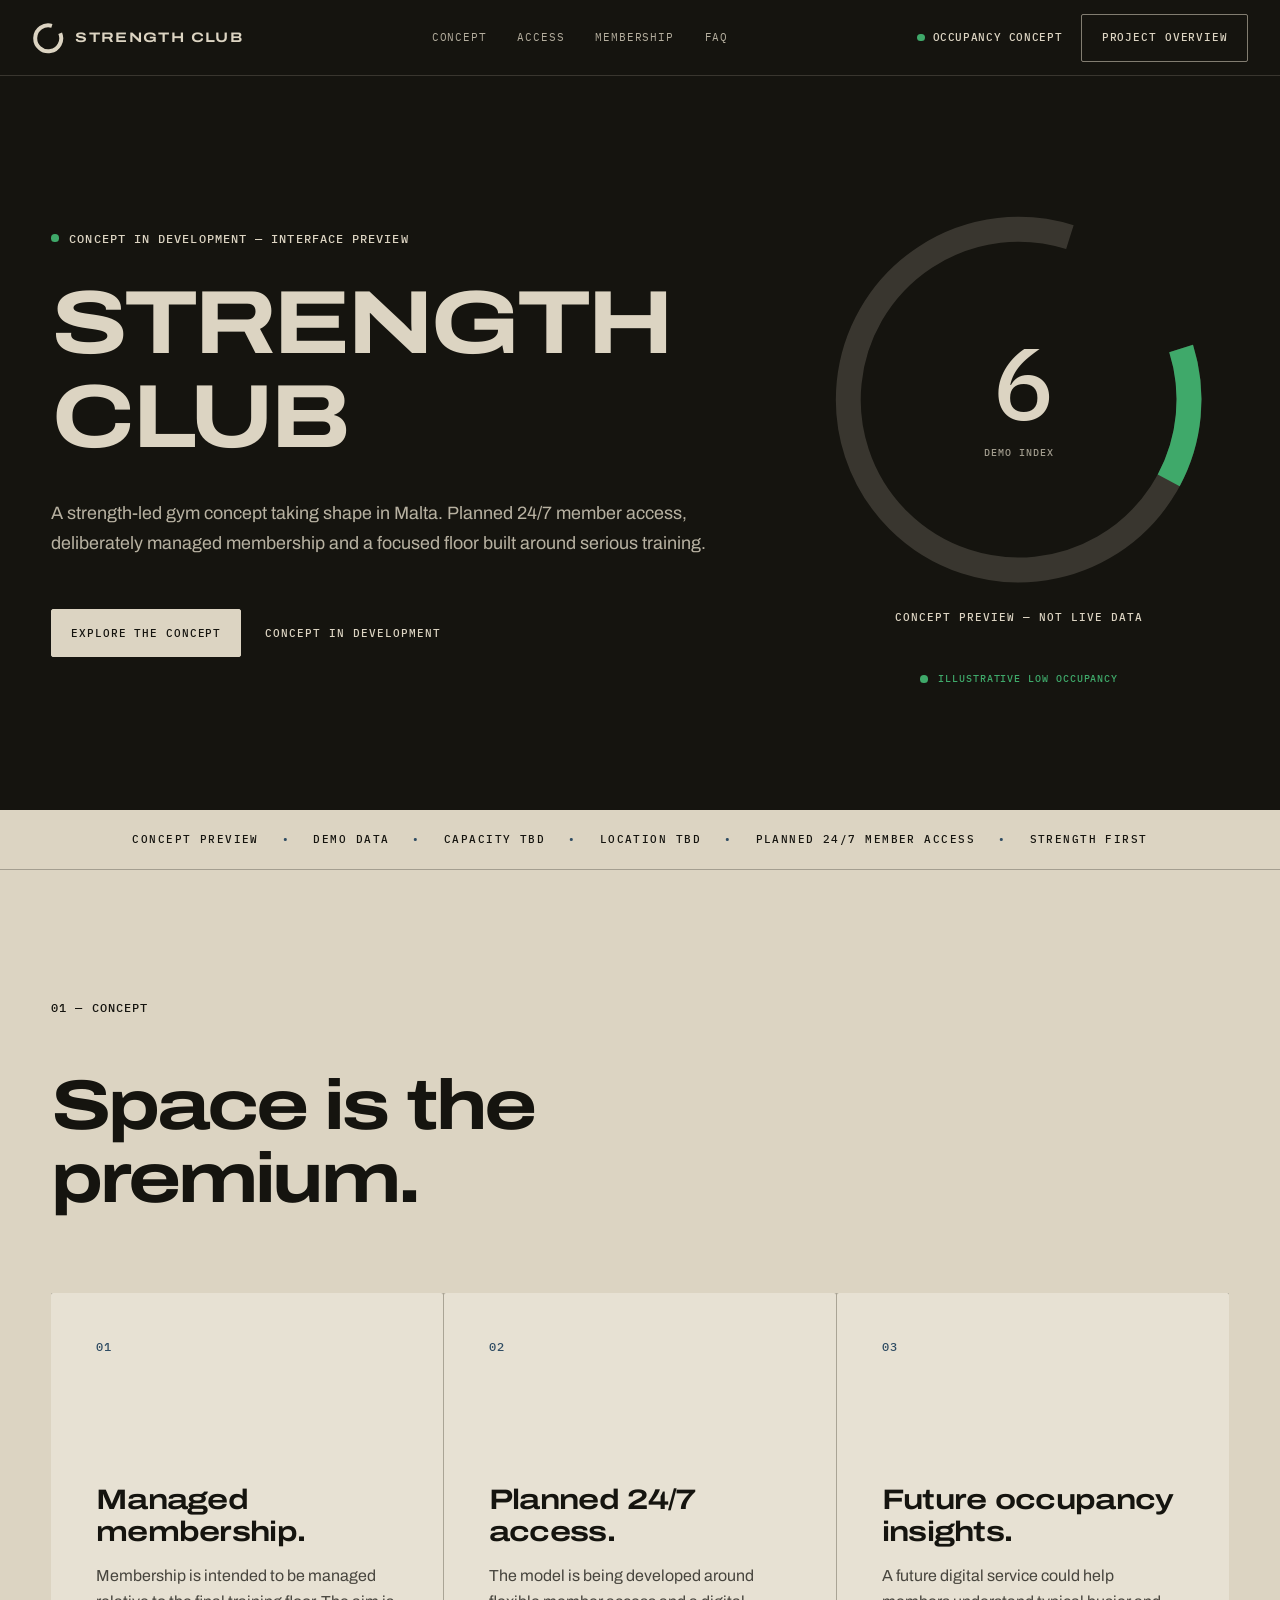
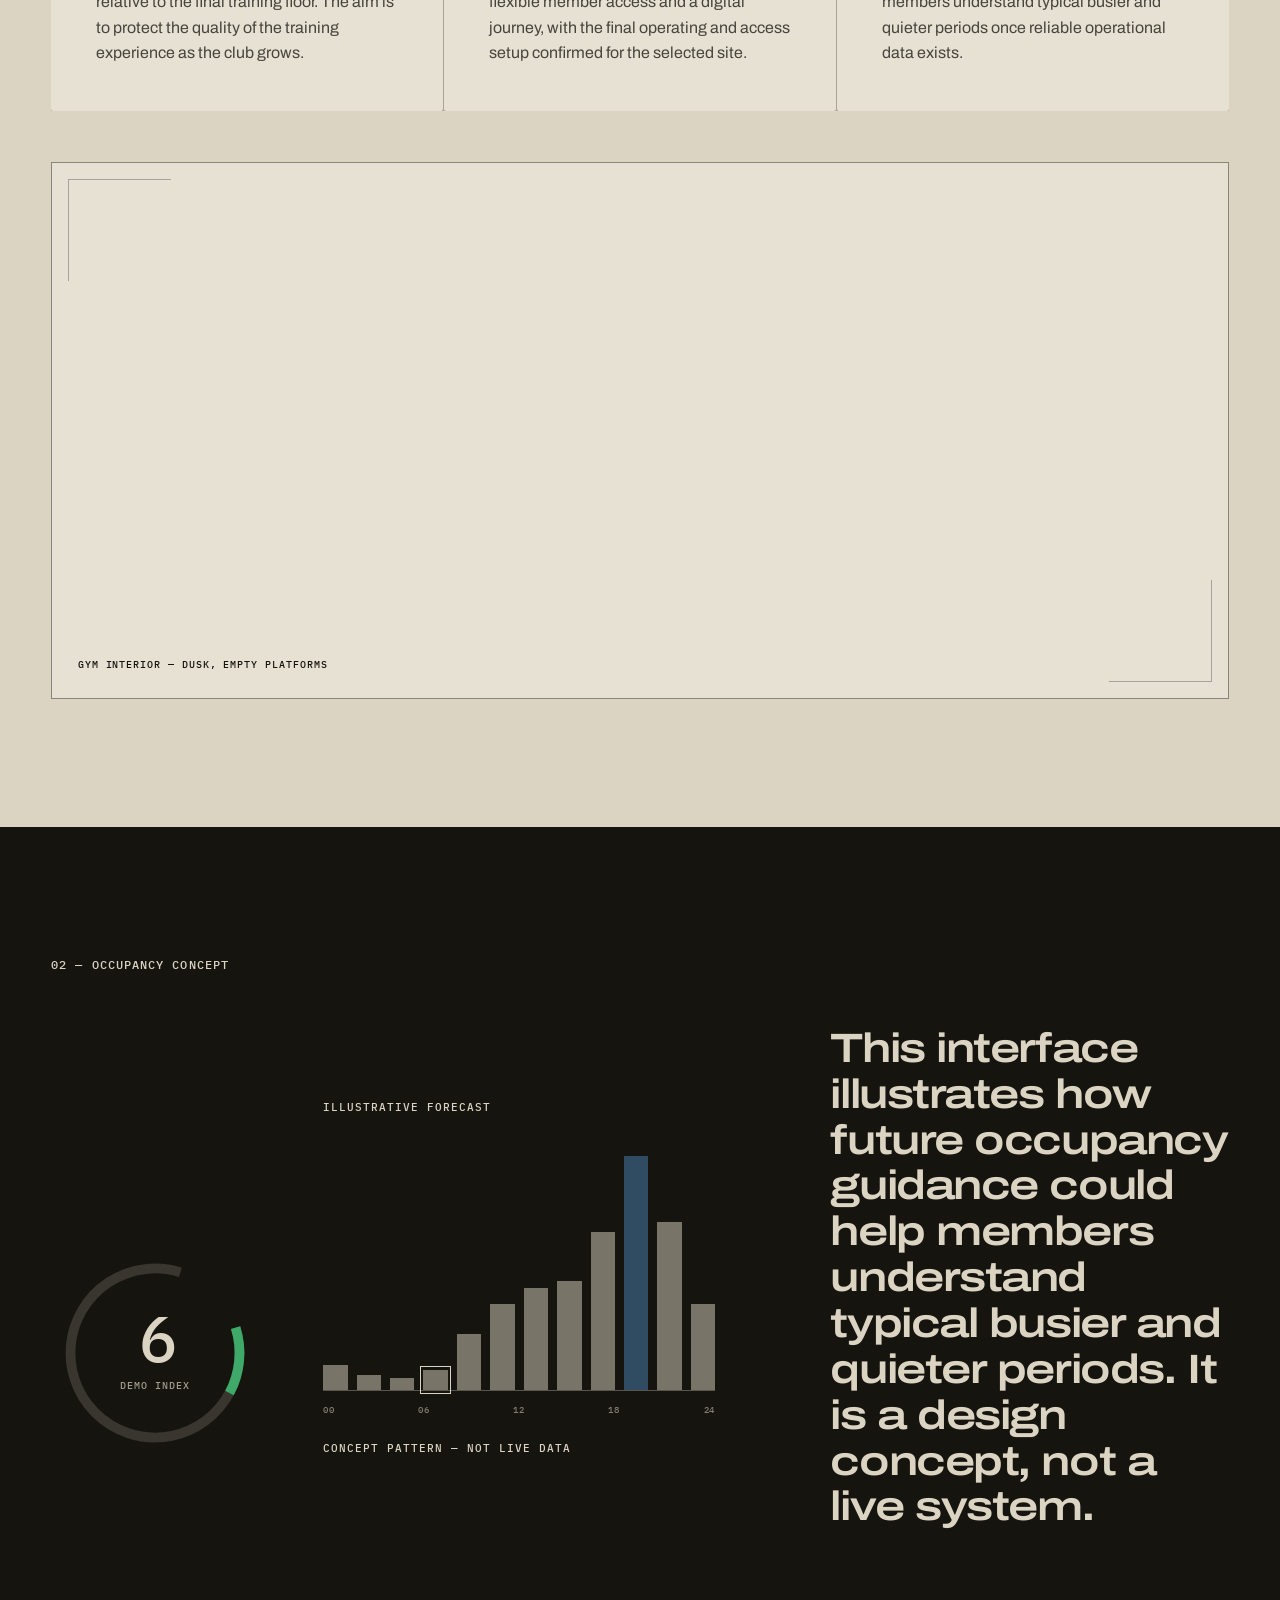
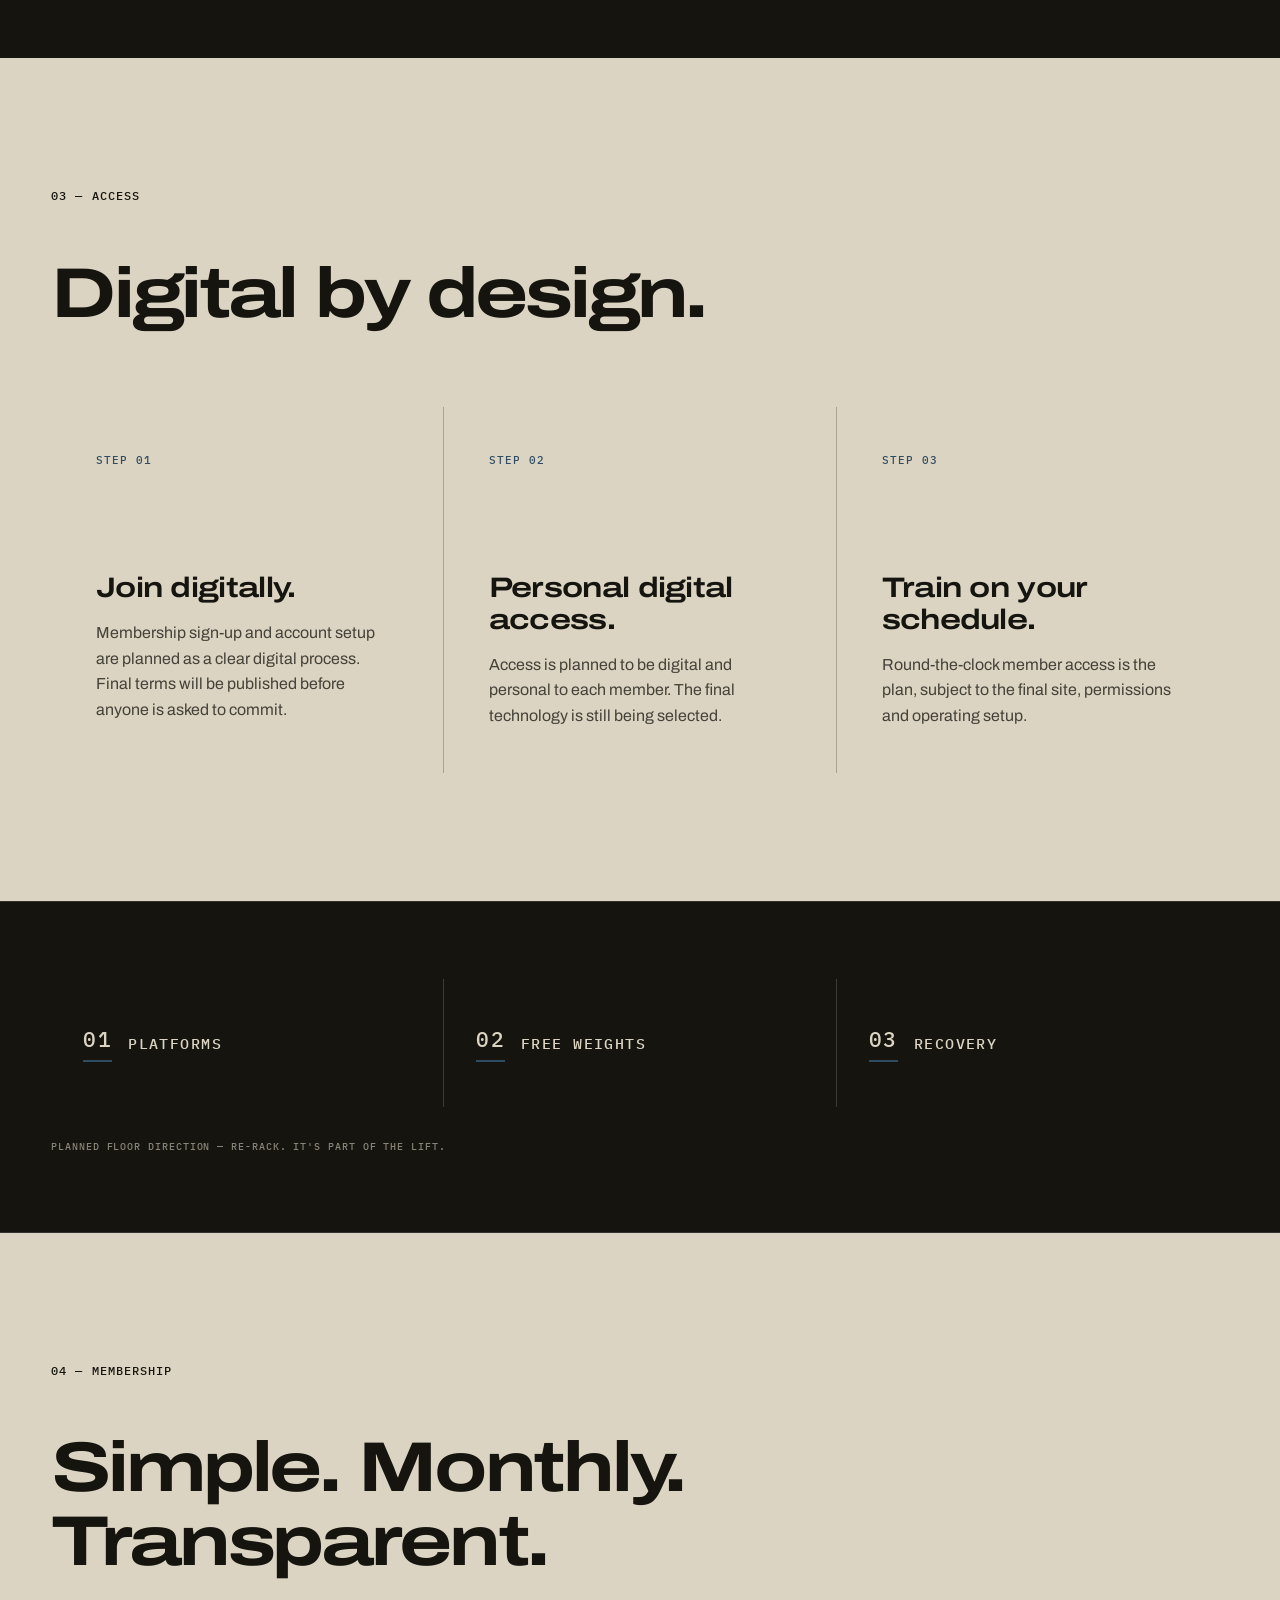
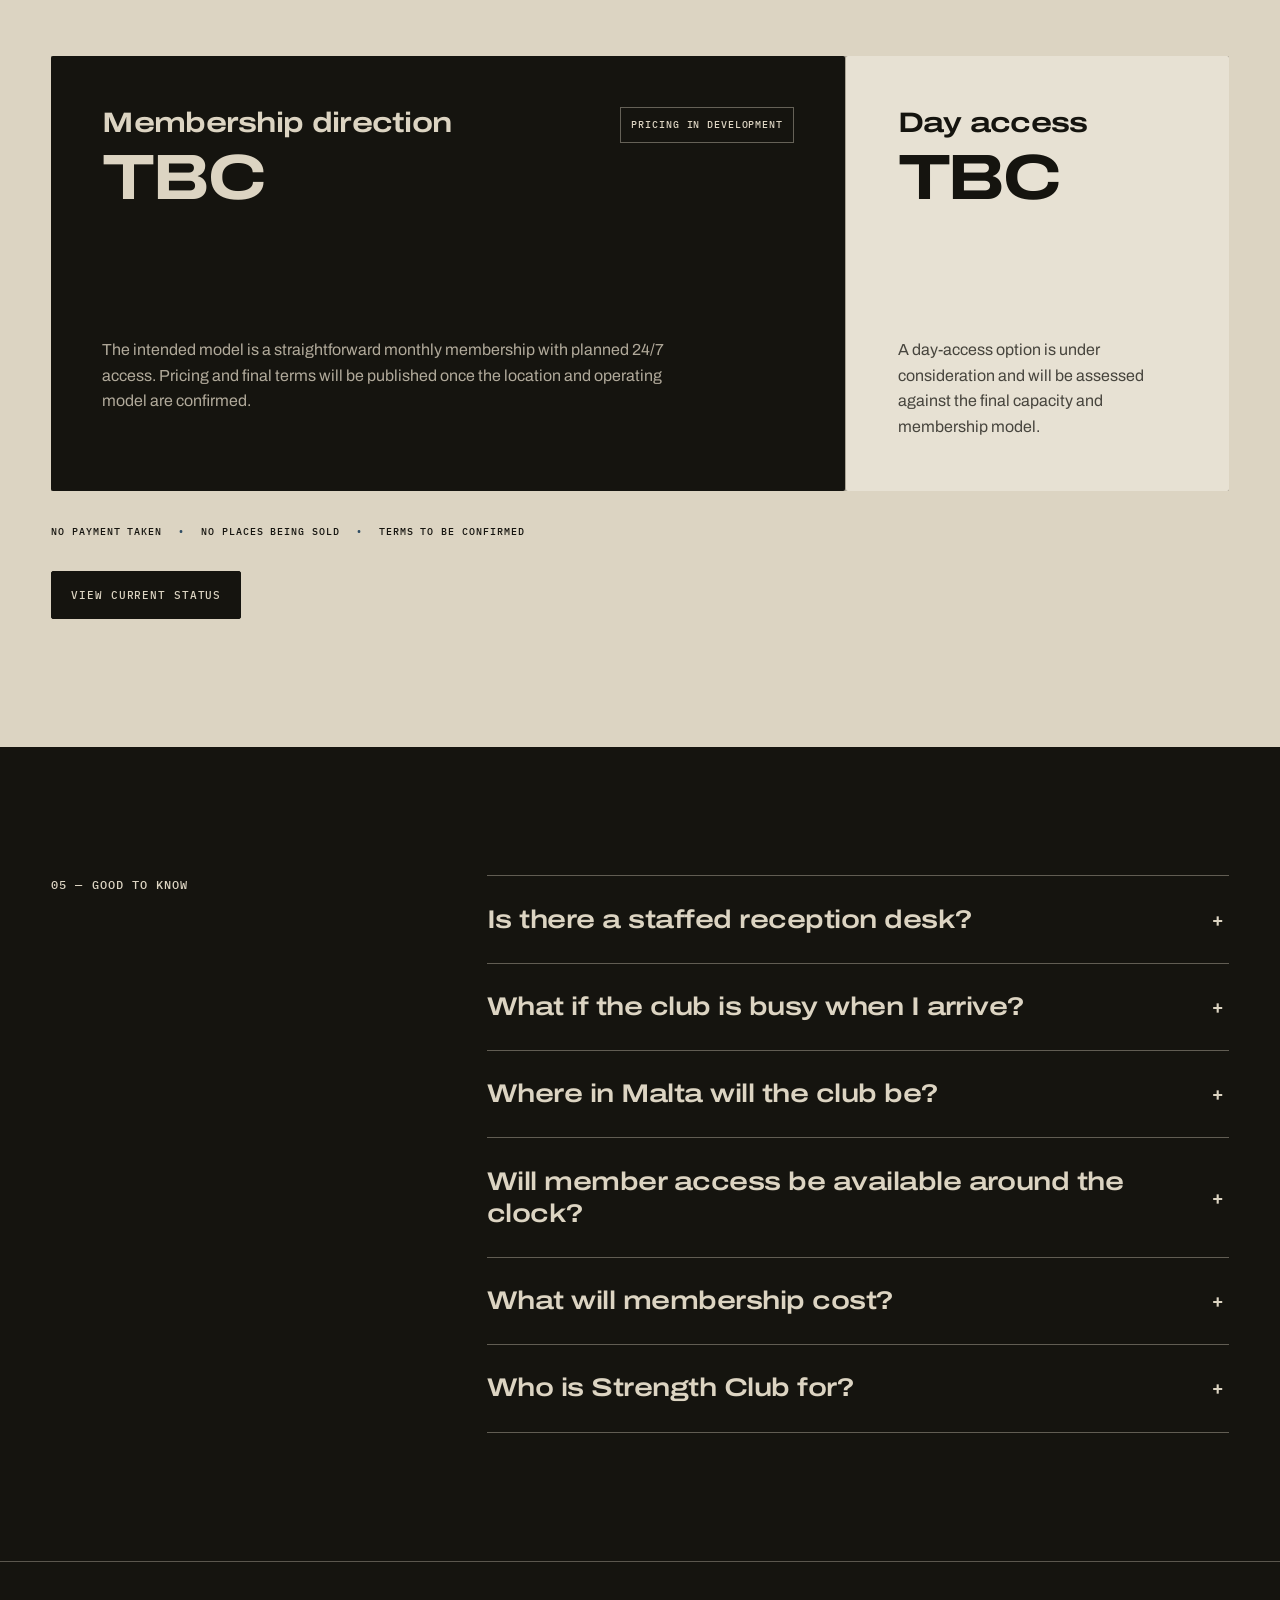
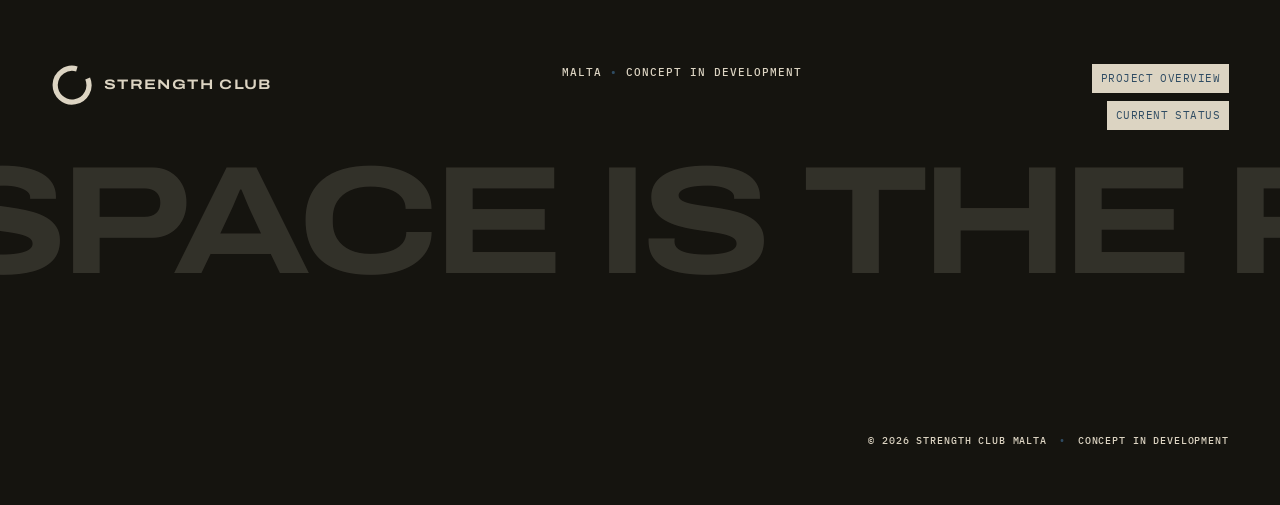
==== commit 69def9fe: "fix: clarify concept claims while preserving original design" ====
--- a/index.html
+++ b/index.html
@@ -3,7 +3,7 @@
 <head>
   <meta charset="utf-8">
   <meta name="viewport" content="width=device-width, initial-scale=1">
-  <meta name="description" content="Strength Club Malta is a capped-capacity, fully digital 24/7 gym in Msida, Malta.">
+  <meta name="description" content="Strength Club Malta is a strength-led gym concept in development for Malta, built around planned 24/7 member access, managed membership and a focused training environment.">
   <meta name="theme-color" content="#15140F">
   <title>Strength Club Malta</title>
   <link rel="preconnect" href="https://fonts.googleapis.com">
@@ -31,15 +31,15 @@
         <a href="#access">Access</a>
         <a href="#membership">Membership</a>
         <a href="#faq">FAQ</a>
-        <a class="button button--outline nav-login-mobile" href="#">Member login</a>
+        <a class="button button--outline nav-login-mobile" href="#concept">PROJECT OVERVIEW</a>
       </div>
 
       <div class="nav-actions">
-        <div class="nav-live" aria-label="Live gym occupancy">
+        <div class="nav-live" aria-label="Occupancy interface concept preview">
           <span class="live-dot" aria-hidden="true"></span>
-          <span><span data-occupancy-count>9</span>/40 INSIDE</span>
-        </div>
-        <a class="button button--outline nav-login-desktop" href="#">Member login</a>
+          <span>OCCUPANCY CONCEPT</span>
+        </div>
+        <a class="button button--outline nav-login-desktop" href="#concept">PROJECT OVERVIEW</a>
         <button class="menu-toggle" type="button" aria-expanded="false" aria-controls="primary-navigation">
           <span class="sr-only">Toggle menu</span>
           <span aria-hidden="true"></span>
@@ -53,44 +53,43 @@
     <section class="hero theme-dark" id="top" aria-labelledby="hero-title">
       <div class="container hero-grid">
         <div class="hero-copy">
-          <p class="eyebrow eyebrow--live"><span class="live-dot" aria-hidden="true"></span><span><span data-occupancy-count>9</span>/40 INSIDE RIGHT NOW</span></p>
+          <p class="eyebrow eyebrow--live"><span class="live-dot" aria-hidden="true"></span><span>CONCEPT IN DEVELOPMENT <span aria-hidden="true">—</span> INTERFACE PREVIEW</span></p>
           <h1 id="hero-title">STRENGTH CLUB</h1>
-          <p class="hero-subline">24/7 access. Forty members inside, maximum — always. Live occupancy in your pocket, no front desk, no waiting for a rack. Msida, Malta.</p>
+          <p class="hero-subline">A strength-led gym concept taking shape in Malta. Planned 24/7 member access, deliberately managed membership and a focused floor built around serious training.</p>
           <div class="hero-actions">
-            <a class="button button--primary" href="mailto:join@strengthclub.mt?subject=Membership%20request">Request membership</a>
-            <span class="mono-note">FOUNDING SPOTS: 31 LEFT</span>
+            <a class="button button--primary" href="#concept">EXPLORE THE CONCEPT</a>
+            <span class="mono-note">CONCEPT IN DEVELOPMENT</span>
           </div>
         </div>
 
         <div class="hero-dial-wrap">
           <div class="dial dial--hero" data-dial>
-            <svg class="dial-graphic" viewBox="0 0 320 320" role="img" aria-label="9 of 40 members inside" data-dial-graphic>
+            <svg class="dial-graphic" viewBox="0 0 320 320" role="img" aria-label="Illustrative occupancy interface preview. Demo value: 9." data-dial-graphic>
               <path class="dial-track" d="M283.97 120.91A130 130 0 1 1 199.09 36.03" pathLength="100" />
               <path class="dial-progress" d="M283.97 120.91A130 130 0 1 1 199.09 36.03" pathLength="100" data-dial-progress />
             </svg>
             <div class="dial-center">
               <output class="dial-number" aria-live="polite" aria-atomic="true" data-occupancy-count>9</output>
-              <span class="dial-label">OF 40 INSIDE</span>
-            </div>
-          </div>
+              <span class="dial-label">DEMO INDEX</span>
+            </div>
+          </div>
+          <p class="mono-note">CONCEPT PREVIEW <span aria-hidden="true">—</span> NOT LIVE DATA</p>
           <p class="occupancy-status status--quiet" data-status>
             <span class="status-marker" aria-hidden="true"></span>
-            <span data-status-text>QUIET RIGHT NOW — GOOD TIME TO TRAIN</span>
+            <span data-status-text>ILLUSTRATIVE LOW OCCUPANCY</span>
           </p>
         </div>
       </div>
     </section>
 
-    <section class="data-strip theme-light" aria-label="Club live data">
+    <section class="data-strip theme-light" aria-label="Illustrative club data interface">
       <div class="data-strip-inner">
-        <span>LIVE</span><span aria-hidden="true">•</span>
-        <span><span data-occupancy-padded>09</span>/40 INSIDE</span><span aria-hidden="true">•</span>
-        <span>QUIET HOURS UNTIL 17:00</span><span aria-hidden="true">•</span>
-        <span>MSIDA</span><span aria-hidden="true">•</span>
-        <span>TRIQ L-IMSIDA</span><span aria-hidden="true">•</span>
-        <span>DOOR 01</span><span aria-hidden="true">•</span>
-        <span>ZONE 01–03</span><span aria-hidden="true">•</span>
-        <span>24/7</span>
+        <span>CONCEPT PREVIEW</span><span aria-hidden="true">•</span>
+        <span>DEMO DATA</span><span aria-hidden="true">•</span>
+        <span>CAPACITY TBD</span><span aria-hidden="true">•</span>
+        <span>LOCATION TBD</span><span aria-hidden="true">•</span>
+        <span>PLANNED 24/7 MEMBER ACCESS</span><span aria-hidden="true">•</span>
+        <span>STRENGTH FIRST</span>
       </div>
     </section>
 
@@ -101,18 +100,18 @@
         <div class="card-grid concept-grid">
           <article class="info-card">
             <span class="card-number">01</span>
-            <h3>Capped capacity.</h3>
-            <p>Membership is capped to the floor space — never more than 40 people inside. No queues, no waiting for a rack. The cap is the product.</p>
+            <h3>Managed membership.</h3>
+            <p>Membership is intended to be managed relative to the final training floor. The aim is to protect the quality of the training experience as the club grows.</p>
           </article>
           <article class="info-card">
             <span class="card-number">02</span>
-            <h3>24/7, fully digital.</h3>
-            <p>Join online in minutes. Your key lives in your phone's wallet. The door opens for members at any hour — no front desk, no staff, no friction.</p>
+            <h3>Planned 24/7 access.</h3>
+            <p>The model is being developed around flexible member access and a digital journey, with the final operating and access setup confirmed for the selected site.</p>
           </article>
           <article class="info-card">
             <span class="card-number">03</span>
-            <h3>Live occupancy.</h3>
-            <p>See exactly how many people are inside before you leave home. Train when it suits you, not when the crowd allows.</p>
+            <h3>Future occupancy insights.</h3>
+            <p>A future digital service could help members understand typical busier and quieter periods once reliable operational data exists.</p>
           </article>
         </div>
         <div class="media-placeholder" role="img" aria-label="Placeholder for a photograph of the gym interior at dusk with empty platforms">
@@ -123,33 +122,33 @@
 
     <section class="section live-section theme-dark reveal" id="live" aria-labelledby="live-title">
       <div class="container">
-        <p class="eyebrow">02 — LIVE</p>
-        <h2 class="sr-only" id="live-title">Live occupancy and today's forecast.</h2>
+        <p class="eyebrow">02 — OCCUPANCY CONCEPT</p>
+        <h2 class="sr-only" id="live-title">Illustrative occupancy interface and forecast concept.</h2>
         <div class="live-layout">
           <div class="live-instruments">
             <div class="dial dial--compact" data-dial>
-              <svg class="dial-graphic" viewBox="0 0 320 320" role="img" aria-label="9 of 40 members inside" data-dial-graphic>
+              <svg class="dial-graphic" viewBox="0 0 320 320" role="img" aria-label="Illustrative occupancy interface preview. Demo value: 9." data-dial-graphic>
                 <path class="dial-track" d="M283.97 120.91A130 130 0 1 1 199.09 36.03" pathLength="100" />
                 <path class="dial-progress" d="M283.97 120.91A130 130 0 1 1 199.09 36.03" pathLength="100" data-dial-progress />
               </svg>
               <div class="dial-center">
                 <output class="dial-number" data-occupancy-count>9</output>
-                <span class="dial-label">OF 40 INSIDE</span>
+                <span class="dial-label">DEMO INDEX</span>
               </div>
             </div>
 
             <div class="forecast">
-              <p class="forecast-title">TODAY'S FORECAST</p>
-              <div class="forecast-chart" data-forecast role="img" aria-label="Today's two-hour occupancy forecast"></div>
+              <p class="forecast-title">ILLUSTRATIVE FORECAST</p>
+              <div class="forecast-chart" data-forecast role="img" aria-label="Illustrative occupancy forecast concept. Not live data."></div>
               <div class="forecast-axis" aria-hidden="true">
                 <span>00</span><span>06</span><span>12</span><span>18</span><span>24</span>
               </div>
-              <p class="forecast-caption">PEAK 18–20H — GO EARLY.</p>
+              <p class="forecast-caption">CONCEPT PATTERN — NOT LIVE DATA</p>
             </div>
           </div>
 
           <div class="live-copy">
-            <p>The occupancy count isn't marketing — it's infrastructure. The same number runs through the app, this website and the LED panel at the door. If it says 9, it's 9.</p>
+            <p>This interface illustrates how future occupancy guidance could help members understand typical busier and quieter periods. It is a design concept, not a live system.</p>
           </div>
         </div>
       </div>
@@ -158,22 +157,22 @@
     <section class="section access theme-light reveal" id="access" aria-labelledby="access-title">
       <div class="container">
         <p class="eyebrow">03 — ACCESS</p>
-        <h2 id="access-title">No reception. Your phone is the key.</h2>
+        <h2 id="access-title">Digital by design.</h2>
         <div class="steps-grid">
           <article class="step">
             <span class="step-label">STEP 01</span>
-            <h3>Join online.</h3>
-            <p>Sign up in minutes. Pay by card, Apple Pay or Google Pay. No joining fee, cancel monthly.</p>
+            <h3>Join digitally.</h3>
+            <p>Membership sign-up and account setup are planned as a clear digital process. Final terms will be published before anyone is asked to commit.</p>
           </article>
           <article class="step">
             <span class="step-label">STEP 02</span>
-            <h3>Add your key.</h3>
-            <p>Your NFC key lands in Apple or Google Wallet automatically. Nothing to collect, nothing to lose.</p>
+            <h3>Personal digital access.</h3>
+            <p>Access is planned to be digital and personal to each member. The final technology is still being selected.</p>
           </article>
           <article class="step">
             <span class="step-label">STEP 03</span>
-            <h3>Hold to unlock.</h3>
-            <p>Tap your phone at Door 01, Triq l-Imsida. Inside: three zones, cameras active, SOS at every zone.</p>
+            <h3>Train on your schedule.</h3>
+            <p>Round-the-clock member access is the plan, subject to the final site, permissions and operating setup.</p>
           </article>
         </div>
       </div>
@@ -187,37 +186,37 @@
           <p><span>02</span> FREE WEIGHTS</p>
           <p><span>03</span> RECOVERY</p>
         </div>
-        <p class="wayfinding-note">RE-RACK. IT'S PART OF THE LIFT.</p>
+        <p class="wayfinding-note">PLANNED FLOOR DIRECTION — RE-RACK. IT'S PART OF THE LIFT.</p>
       </div>
     </section>
 
     <section class="section membership theme-light reveal" id="membership" aria-labelledby="membership-title">
       <div class="container">
         <p class="eyebrow">04 — MEMBERSHIP</p>
-        <h2 id="membership-title">Simple. Monthly. Capped.</h2>
+        <h2 id="membership-title">Simple. Monthly. Transparent.</h2>
         <div class="pricing-grid">
           <article class="price-card price-card--featured">
             <div class="price-card-head">
               <div>
-                <h3>Founding Member</h3>
-                <p class="price"><span>€49</span>/month</p>
-              </div>
-              <span class="spots-badge">FOUNDING SPOTS: 31 LEFT</span>
-            </div>
-            <p>Locked founding rate. 24/7 access, all zones, live occupancy in the app, 2 guest passes per month. Cancel anytime. Rises to €59–69 for later members — founding rate stays locked.</p>
+                <h3>Membership direction</h3>
+                <p class="price"><span>TBC</span></p>
+              </div>
+              <span class="spots-badge">PRICING IN DEVELOPMENT</span>
+            </div>
+            <p>The intended model is a straightforward monthly membership with planned 24/7 access. Pricing and final terms will be published once the location and operating model are confirmed.</p>
           </article>
           <article class="price-card">
             <div class="price-card-head">
               <div>
-                <h3>Day Pass</h3>
-                <p class="price"><span>€15</span></p>
-              </div>
-            </div>
-            <p>Single visit. Full access for one session. Subject to live capacity.</p>
-          </article>
-        </div>
-        <p class="terms-line">NO JOINING FEE <span>•</span> NO CONTRACT LOCK-IN <span>•</span> CANCEL MONTHLY</p>
-        <a class="button button--dark" href="mailto:join@strengthclub.mt?subject=Membership%20request">Request membership</a>
+                <h3>Day access</h3>
+                <p class="price"><span>TBC</span></p>
+              </div>
+            </div>
+            <p>A day-access option is under consideration and will be assessed against the final capacity and membership model.</p>
+          </article>
+        </div>
+        <p class="terms-line">NO PAYMENT TAKEN <span>•</span> NO PLACES BEING SOLD <span>•</span> TERMS TO BE CONFIRMED</p>
+        <a class="button button--dark" href="#faq">VIEW CURRENT STATUS</a>
       </div>
     </section>
 
@@ -229,20 +228,28 @@
         </div>
         <div class="accordion">
           <details>
-            <summary>Is it safe without staff?</summary>
-            <p>Staff-free hours run 22:00–06:00. An AI-linked CCTV network is active around the clock, and physical SOS buttons sit in every zone. Doors only open for registered members.</p>
-          </details>
-          <details>
-            <summary>What if the gym is full?</summary>
-            <p>With a 40-person live cap it rarely is — but the app and this site show the exact count before you leave home, plus a forecast of quiet hours.</p>
-          </details>
-          <details>
-            <summary>Is there really no contract?</summary>
-            <p>Membership is a monthly subscription. No joining fee, cancel anytime in the app.</p>
-          </details>
-          <details>
-            <summary>Where exactly are you?</summary>
-            <p>Door 01, Triq l-Imsida, Msida — between the marina and the university, minutes from Ta' Xbiex, Gżira and Sliema.</p>
+            <summary>Is there a staffed reception desk?</summary>
+            <p>A staffed reception desk is not planned. The club is intended to run digitally, while cleaning, maintenance, support and operational responsibility remain part of the model. The final setup will be published before opening.</p>
+          </details>
+          <details>
+            <summary>What if the club is busy when I arrive?</summary>
+            <p>Managing membership relative to the floor is central to the model. We will not promise that every piece of equipment is available at every moment, but the club is deliberately being designed not to maximise membership at the expense of the training experience.</p>
+          </details>
+          <details>
+            <summary>Where in Malta will the club be?</summary>
+            <p>The location has not been confirmed. The building will shape the final floor plan, and the location will be announced once an agreement is in place.</p>
+          </details>
+          <details>
+            <summary>Will member access be available around the clock?</summary>
+            <p>Round-the-clock member access is planned, but feasibility depends on the final site, permissions and operating setup. The confirmed access hours will be published before opening.</p>
+          </details>
+          <details>
+            <summary>What will membership cost?</summary>
+            <p>Pricing and contract terms have not been set. They will be published openly once the site and operating costs are known, before anyone is asked to join or pay.</p>
+          </details>
+          <details>
+            <summary>Who is Strength Club for?</summary>
+            <p>Anyone who enjoys training and is motivated to work on themselves. You do not need to be advanced. The club is intended for people who value flexible access, a focused environment, good equipment and a floor that is managed responsibly.</p>
           </details>
         </div>
       </div>
@@ -259,14 +266,14 @@
           </svg>
           <span class="brand-name">STRENGTH CLUB</span>
         </a>
-        <p class="footer-location">MALTA <span>•</span> 24/7</p>
+        <p class="footer-location">MALTA <span>•</span> CONCEPT IN DEVELOPMENT</p>
         <div class="footer-contact">
-          <a href="mailto:join@strengthclub.mt">join@strengthclub.mt</a>
-          <a href="#">@strengthclub.mt<span class="sr-only"> on Instagram</span></a>
+          <a href="#concept">PROJECT OVERVIEW</a>
+          <a href="#faq">CURRENT STATUS</a>
         </div>
       </div>
       <div class="footer-bottom">
-        <p>© 2026 STRENGTH CLUB LTD <span>•</span> MSIDA, MALTA <span>•</span> <a href="#">IMPRINT</a> <span>•</span> <a href="#">PRIVACY</a></p>
+        <p>© 2026 STRENGTH CLUB MALTA <span>•</span> CONCEPT IN DEVELOPMENT</p>
       </div>
     </div>
   </footer>
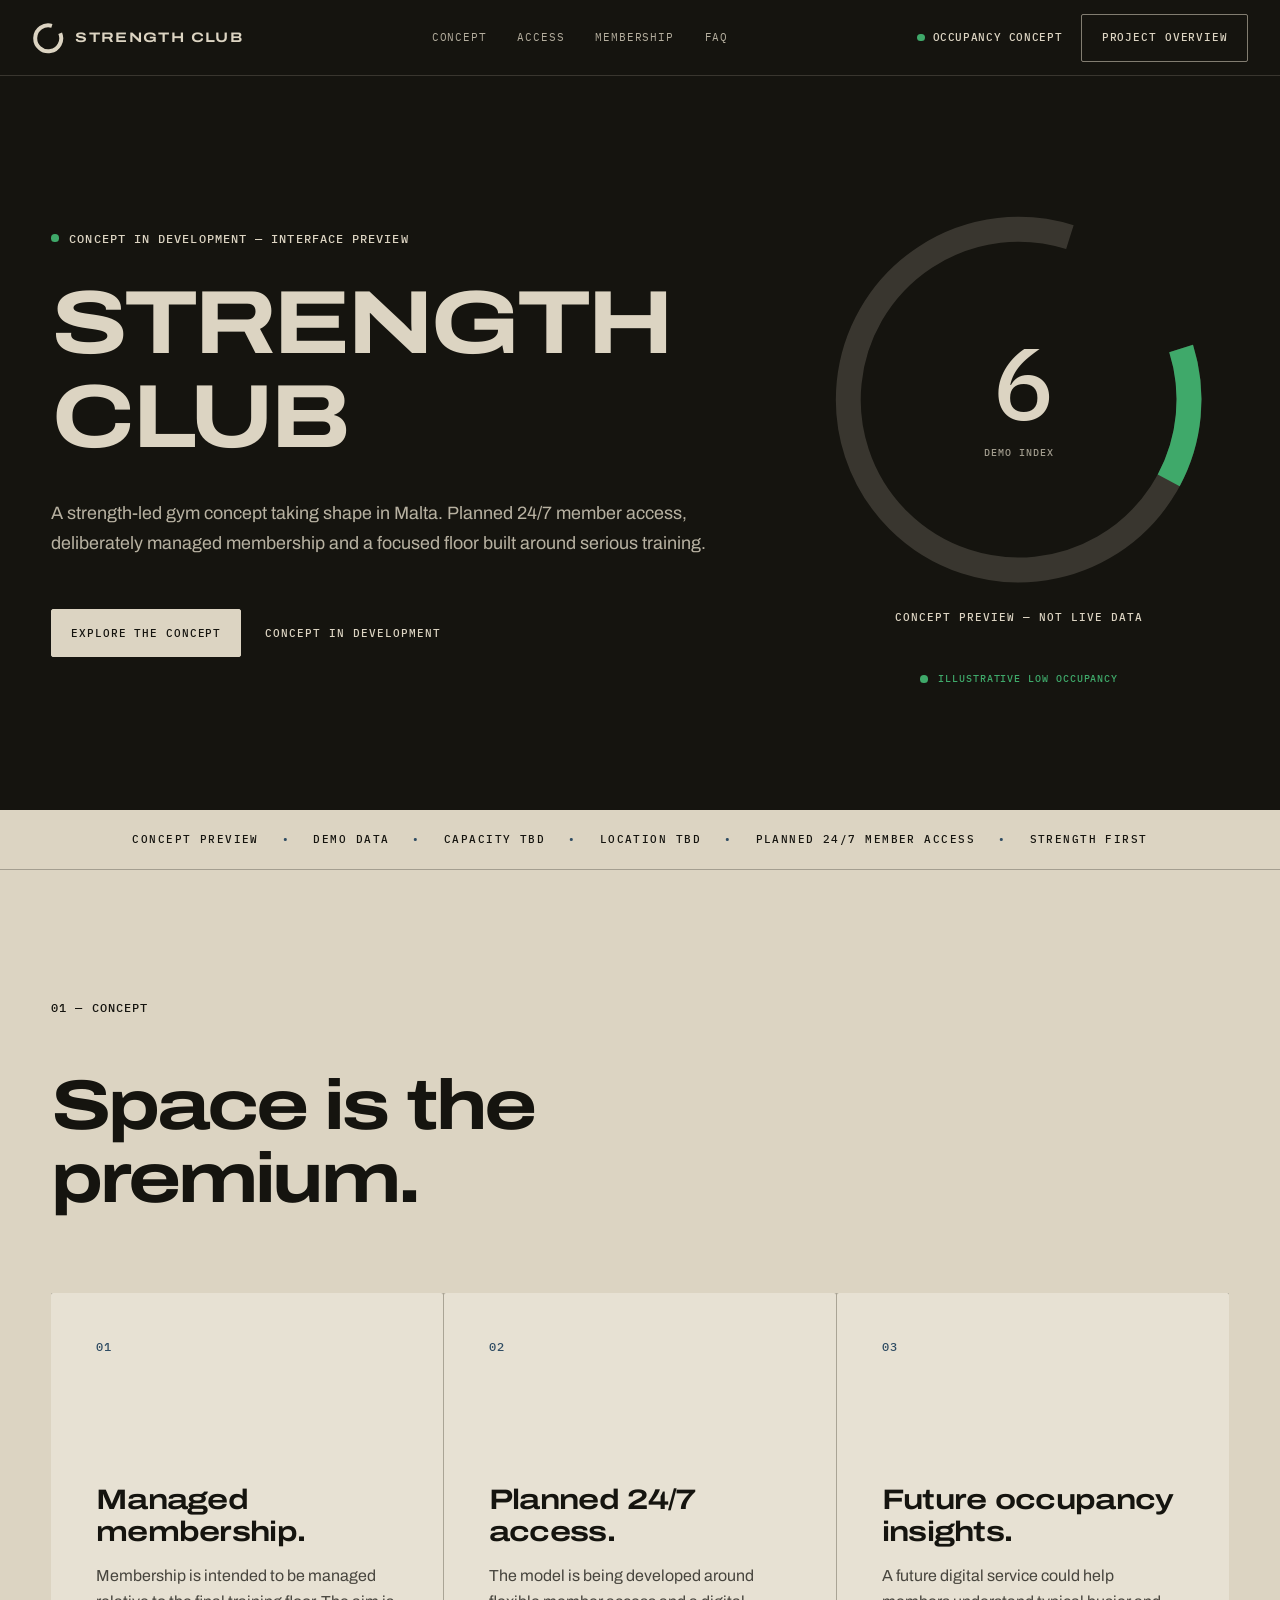
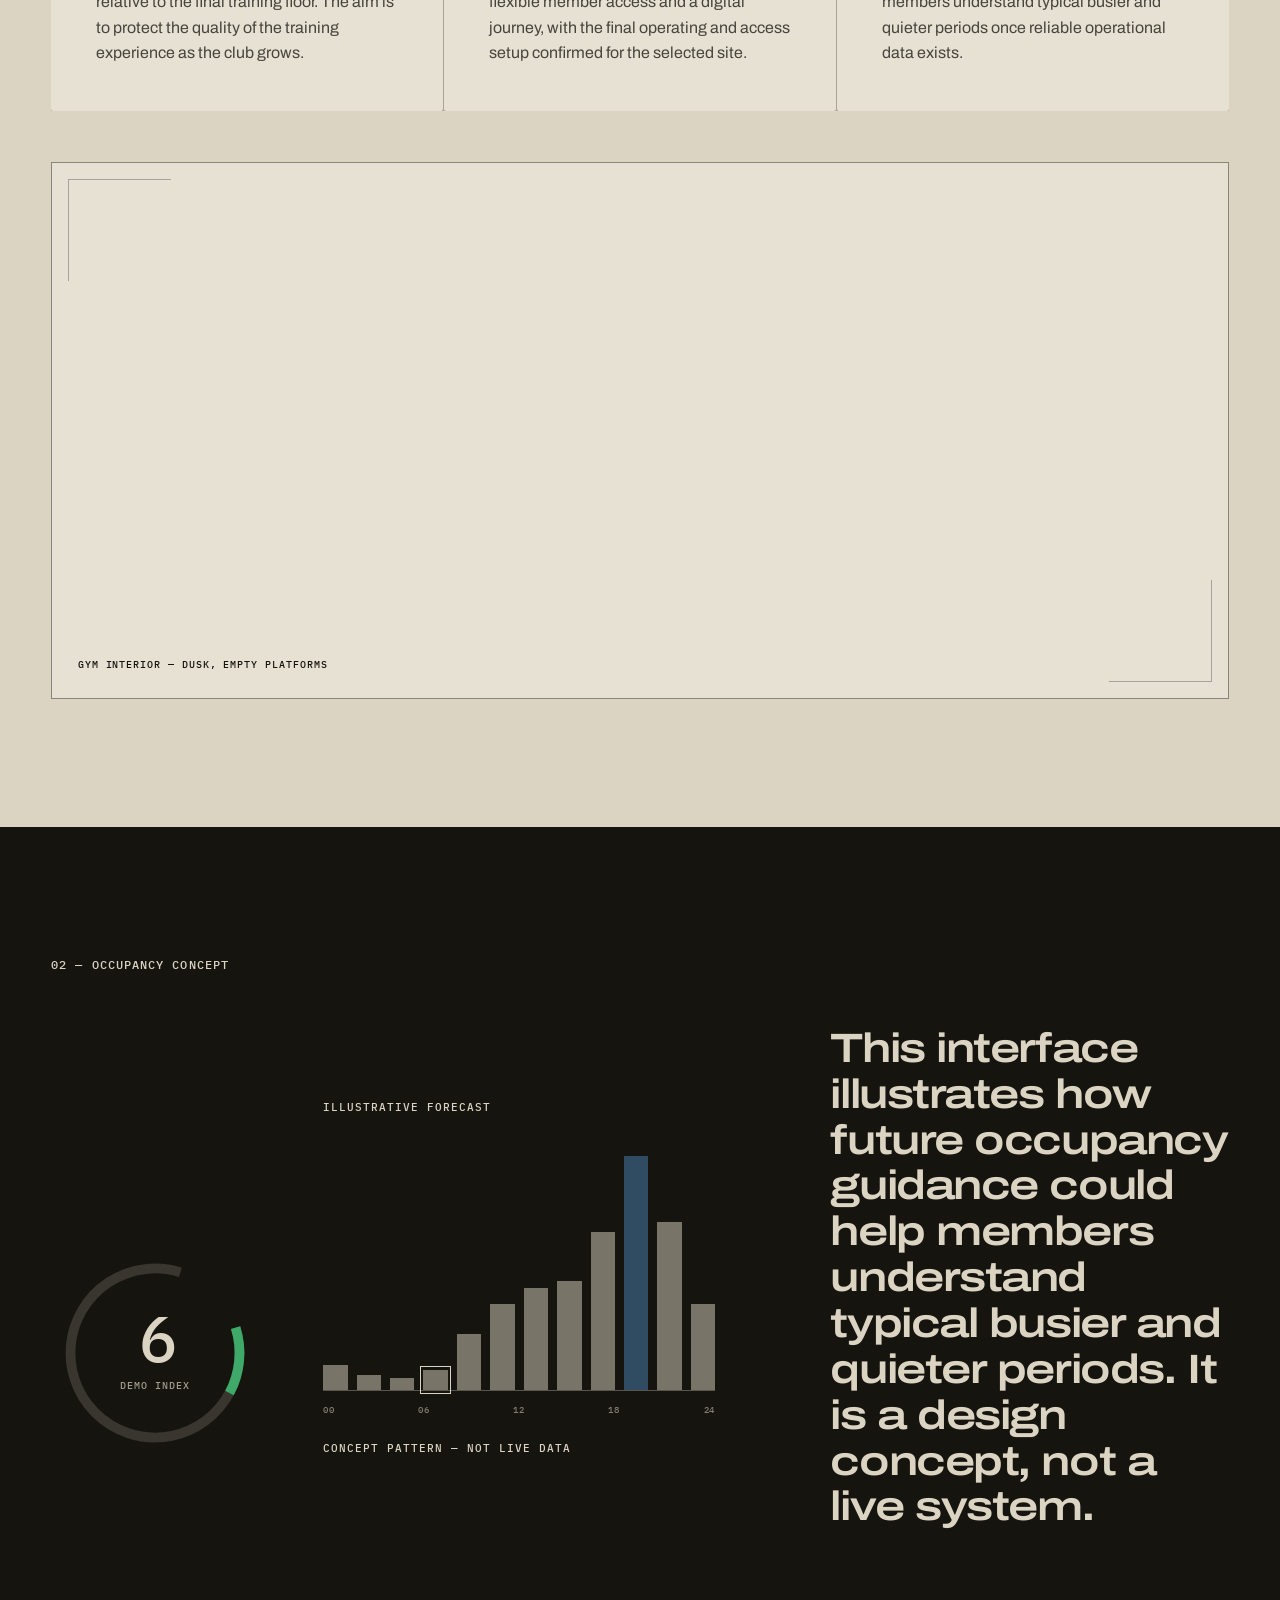
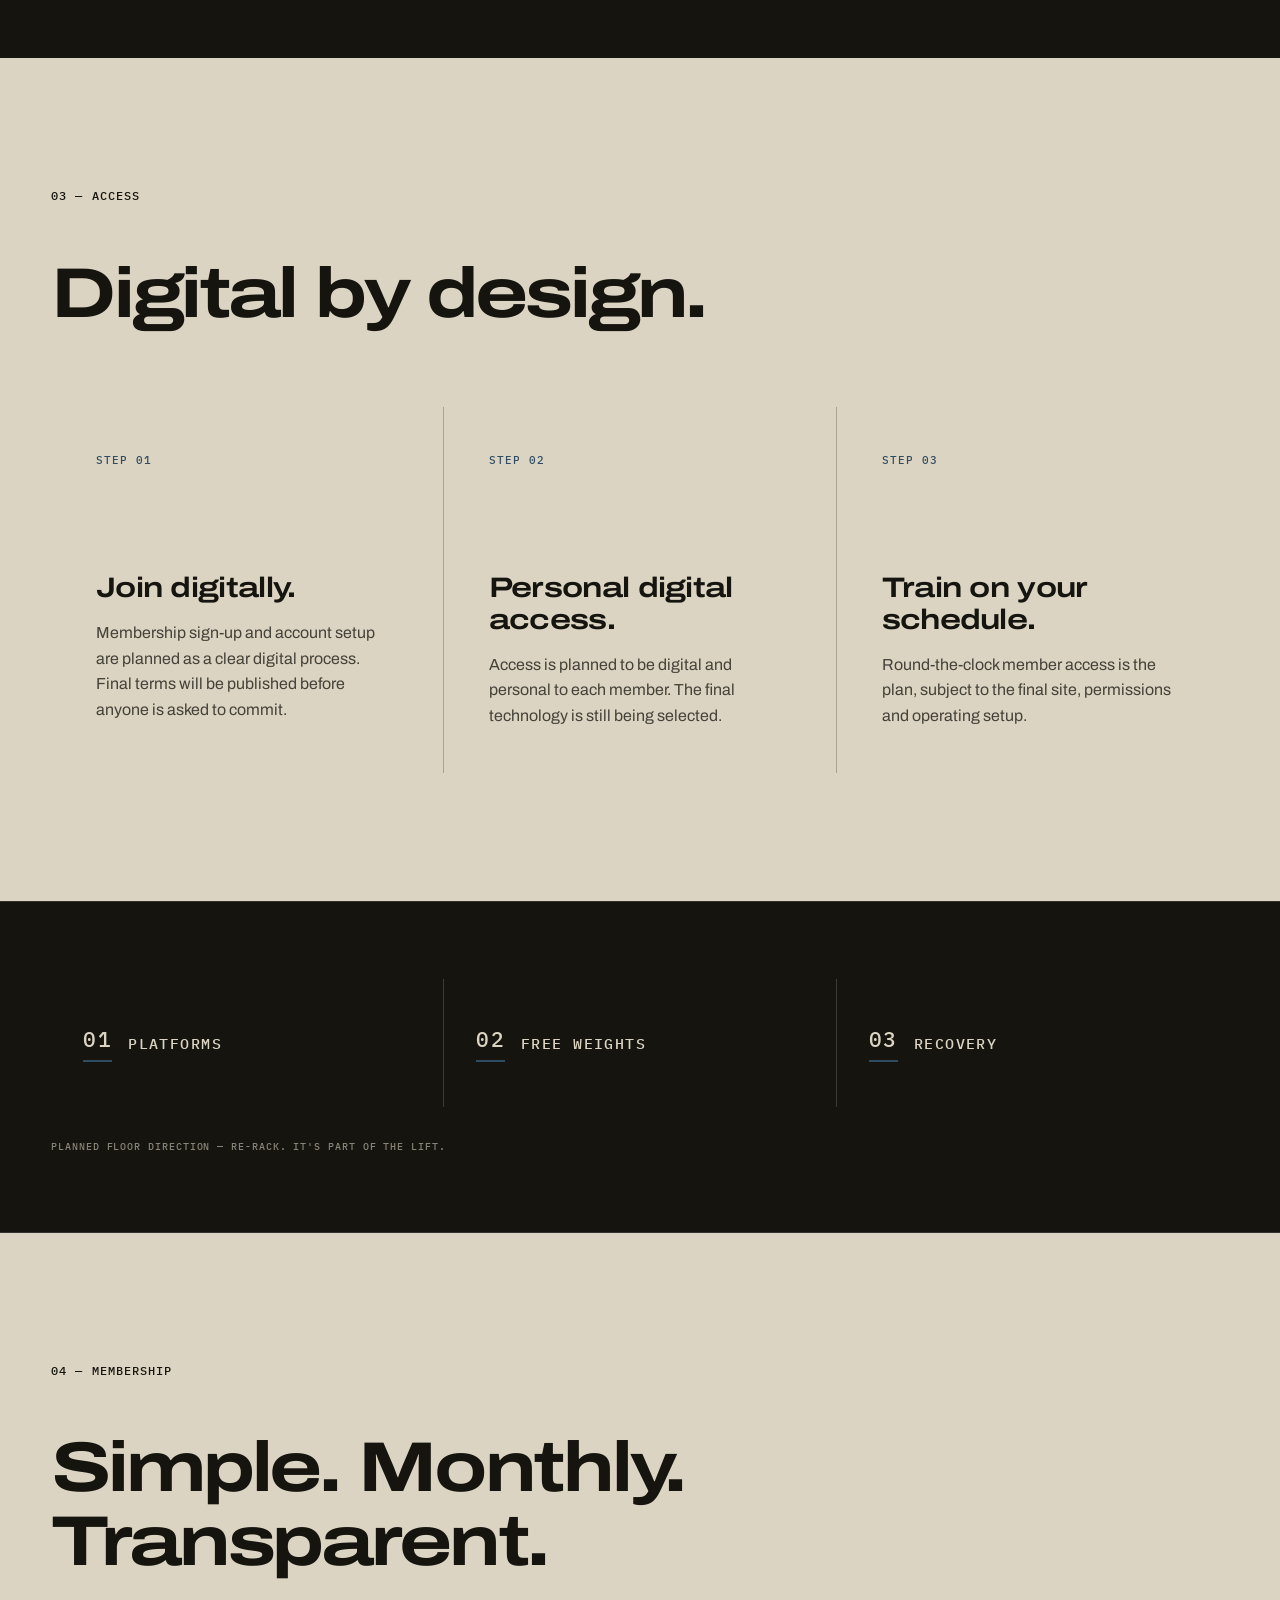
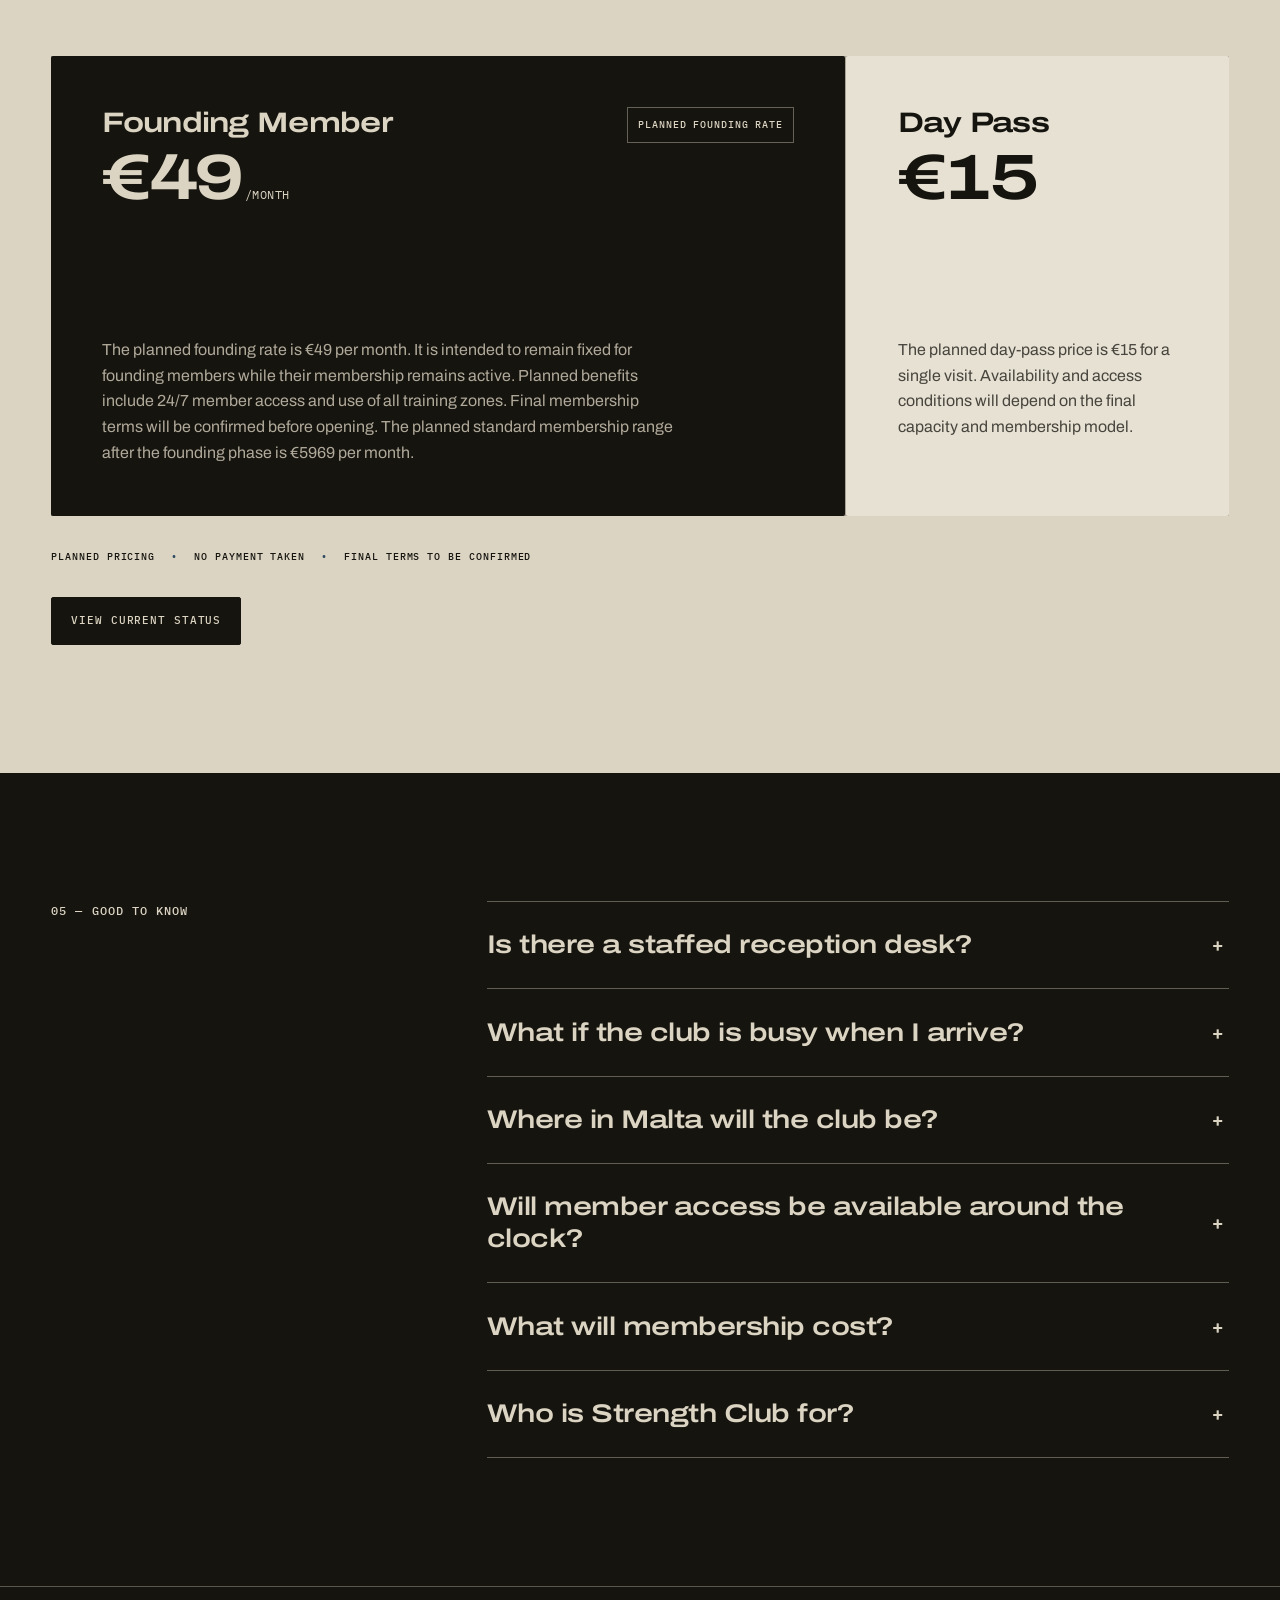
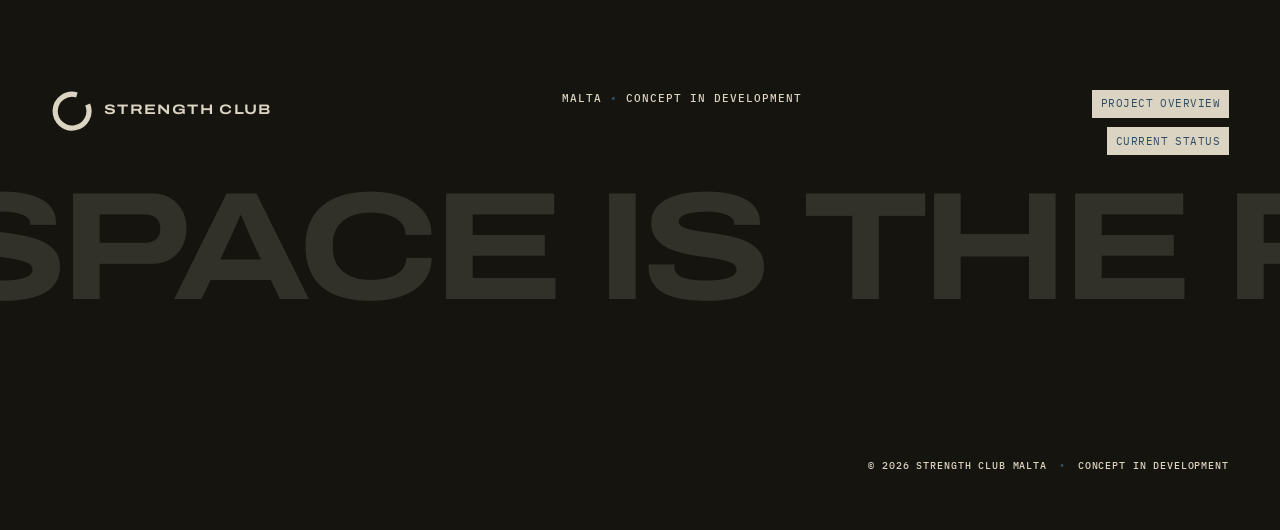
==== commit 65b2529d: "fix: restore planned membership pricing" ====
--- a/index.html
+++ b/index.html
@@ -198,24 +198,24 @@
           <article class="price-card price-card--featured">
             <div class="price-card-head">
               <div>
-                <h3>Membership direction</h3>
-                <p class="price"><span>TBC</span></p>
-              </div>
-              <span class="spots-badge">PRICING IN DEVELOPMENT</span>
-            </div>
-            <p>The intended model is a straightforward monthly membership with planned 24/7 access. Pricing and final terms will be published once the location and operating model are confirmed.</p>
+                <h3>Founding Member</h3>
+                <p class="price"><span>€49</span>/month</p>
+              </div>
+              <span class="spots-badge">PLANNED FOUNDING RATE</span>
+            </div>
+            <p>The planned founding rate is €49 per month. It is intended to remain fixed for founding members while their membership remains active. Planned benefits include 24/7 member access and use of all training zones. Final membership terms will be confirmed before opening. The planned standard membership range after the founding phase is €5969 per month.</p>
           </article>
           <article class="price-card">
             <div class="price-card-head">
               <div>
-                <h3>Day access</h3>
-                <p class="price"><span>TBC</span></p>
-              </div>
-            </div>
-            <p>A day-access option is under consideration and will be assessed against the final capacity and membership model.</p>
-          </article>
-        </div>
-        <p class="terms-line">NO PAYMENT TAKEN <span>•</span> NO PLACES BEING SOLD <span>•</span> TERMS TO BE CONFIRMED</p>
+                <h3>Day Pass</h3>
+                <p class="price"><span>€15</span></p>
+              </div>
+            </div>
+            <p>The planned day-pass price is €15 for a single visit. Availability and access conditions will depend on the final capacity and membership model.</p>
+          </article>
+        </div>
+        <p class="terms-line">PLANNED PRICING <span>•</span> NO PAYMENT TAKEN <span>•</span> FINAL TERMS TO BE CONFIRMED</p>
         <a class="button button--dark" href="#faq">VIEW CURRENT STATUS</a>
       </div>
     </section>
@@ -245,7 +245,7 @@
           </details>
           <details>
             <summary>What will membership cost?</summary>
-            <p>Pricing and contract terms have not been set. They will be published openly once the site and operating costs are known, before anyone is asked to join or pay.</p>
+            <p>The current pricing plan is €49 per month for founding members, with a planned standard membership range of €5969 per month and a €15 day pass. These prices form part of the current business model; final membership terms will be confirmed before opening.</p>
           </details>
           <details>
             <summary>Who is Strength Club for?</summary>
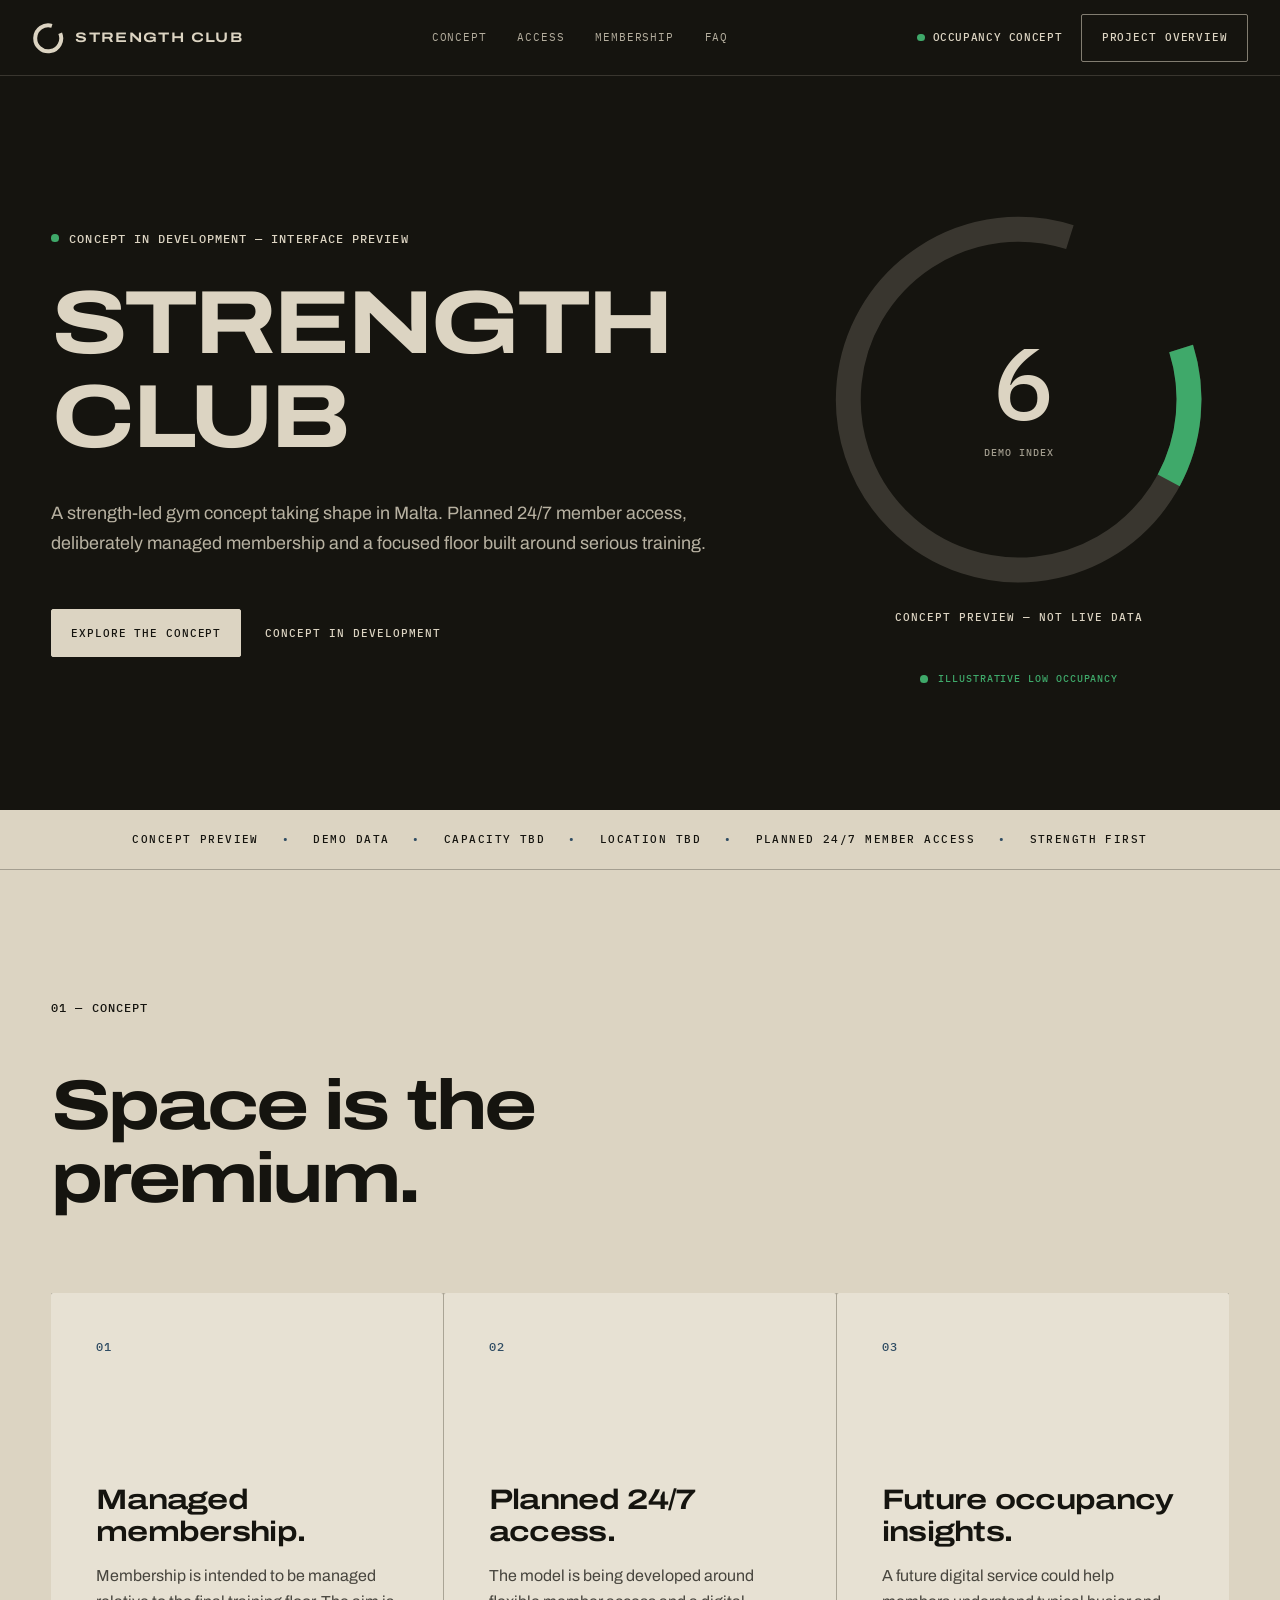
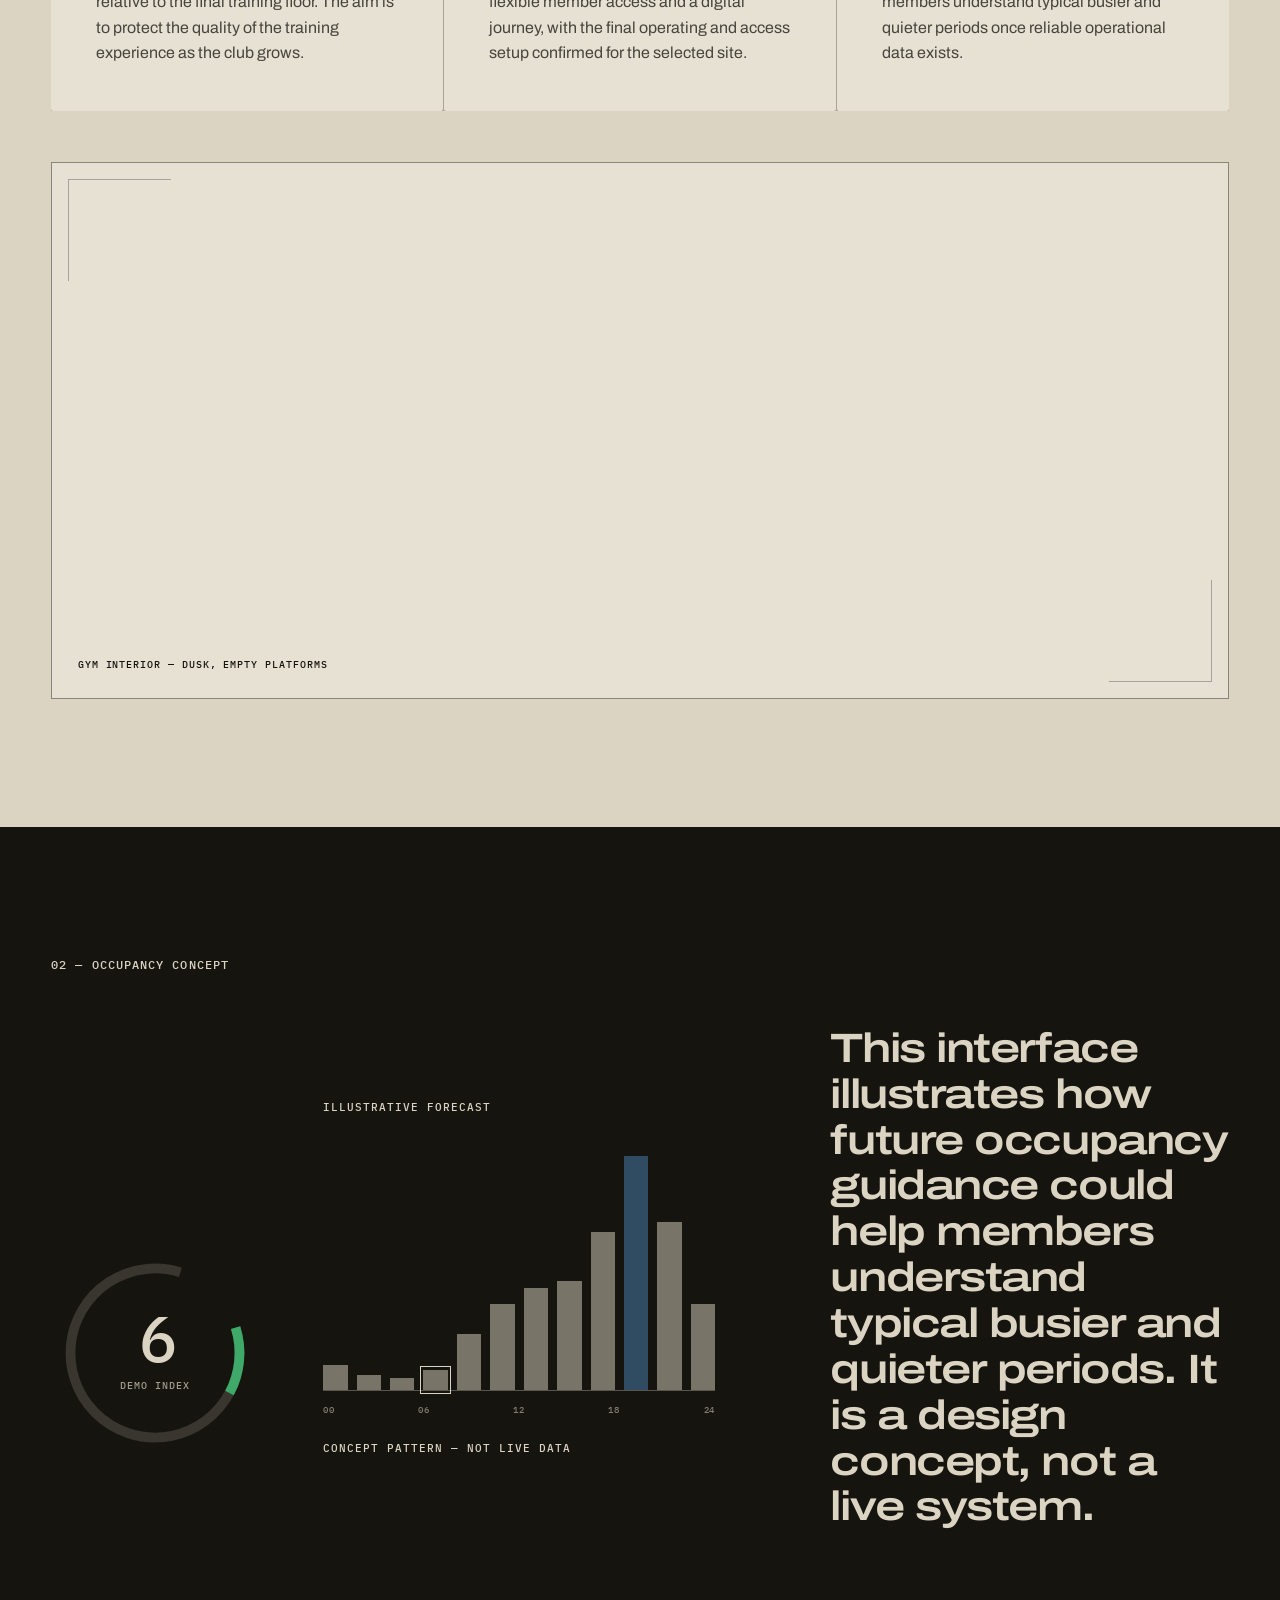
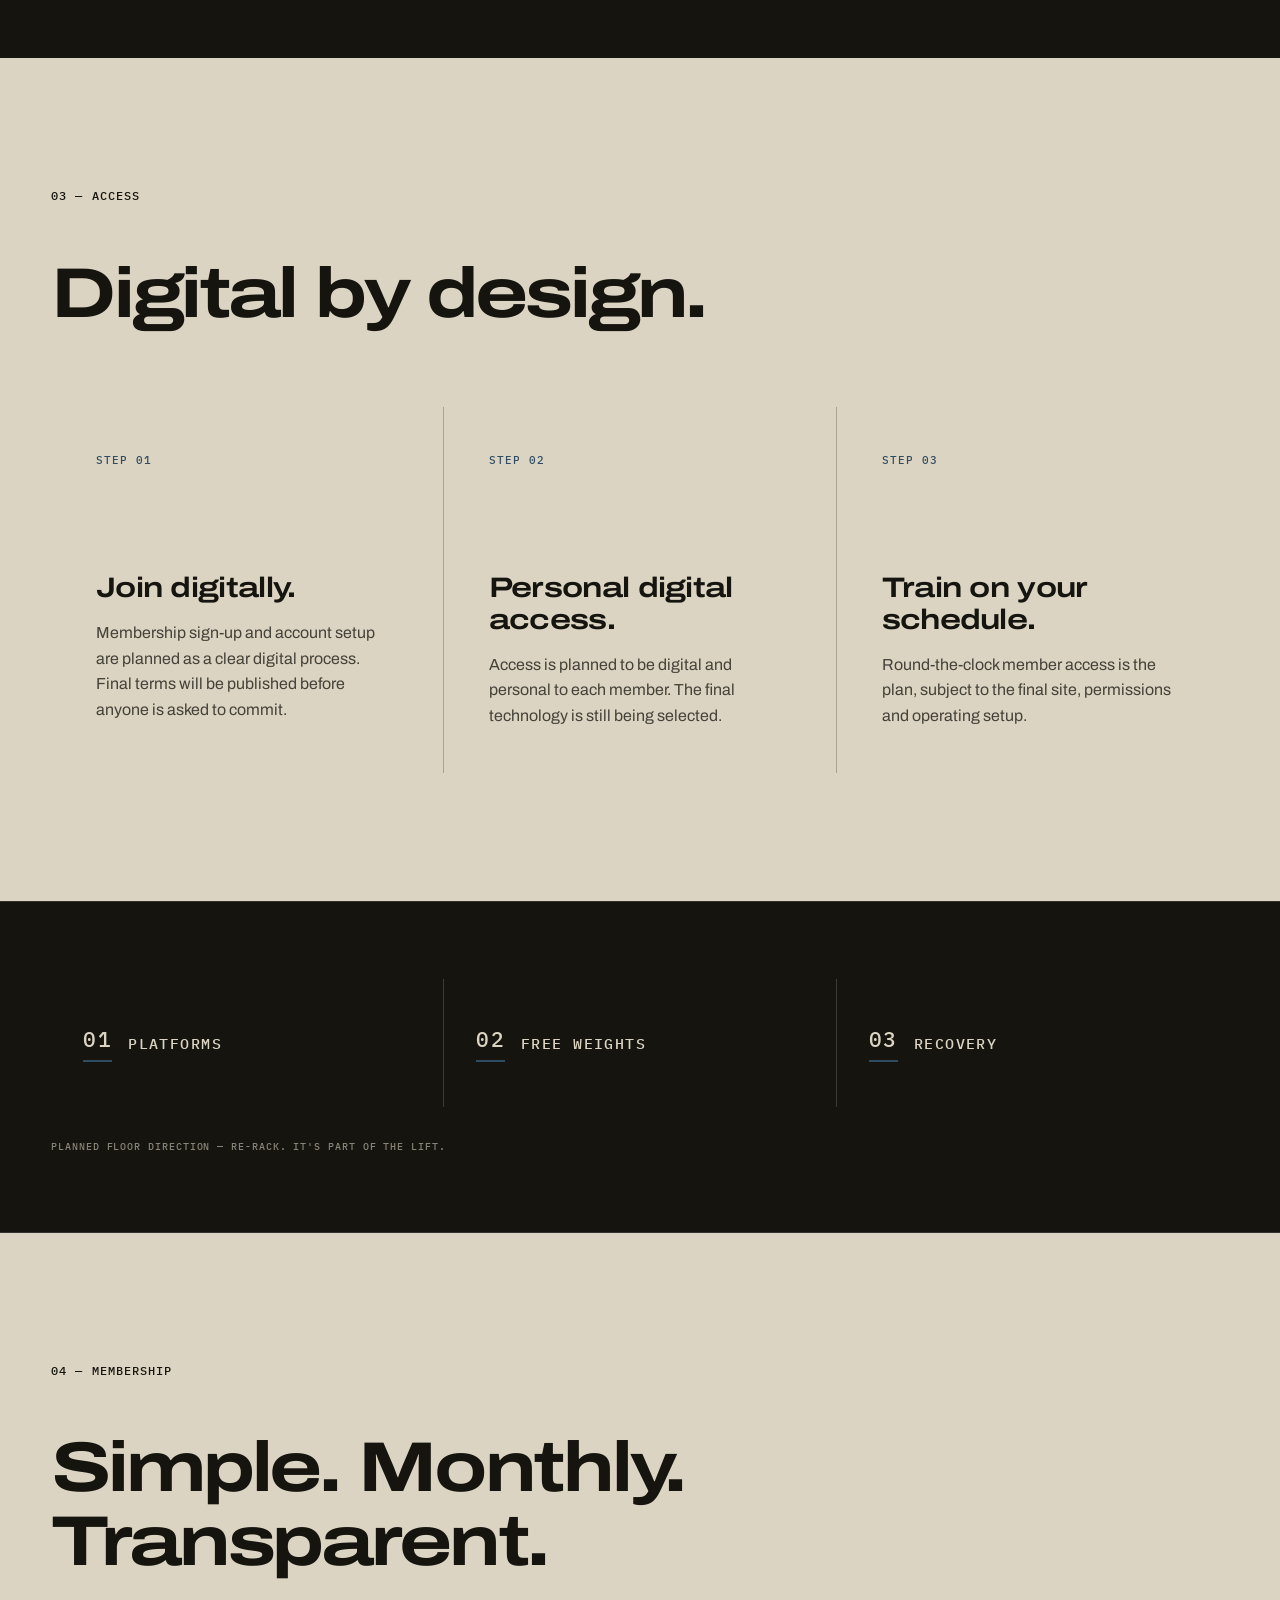
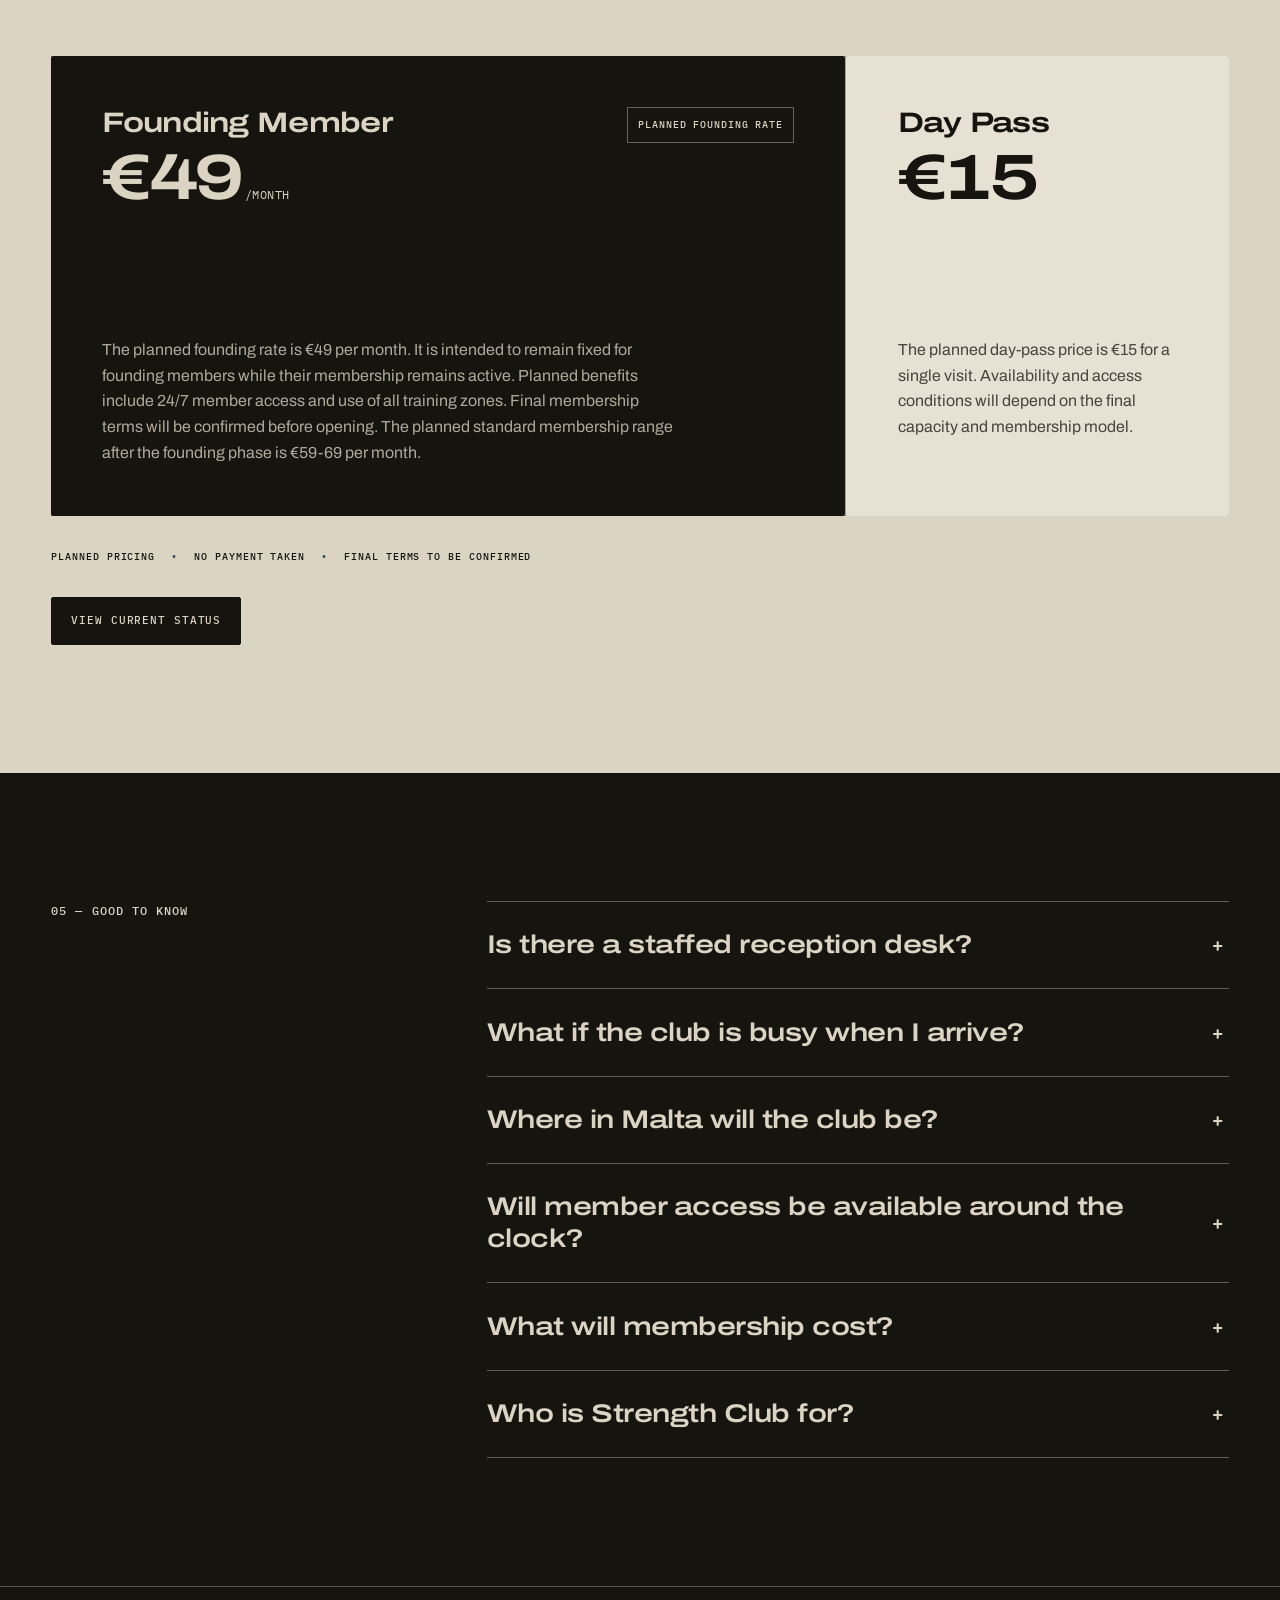
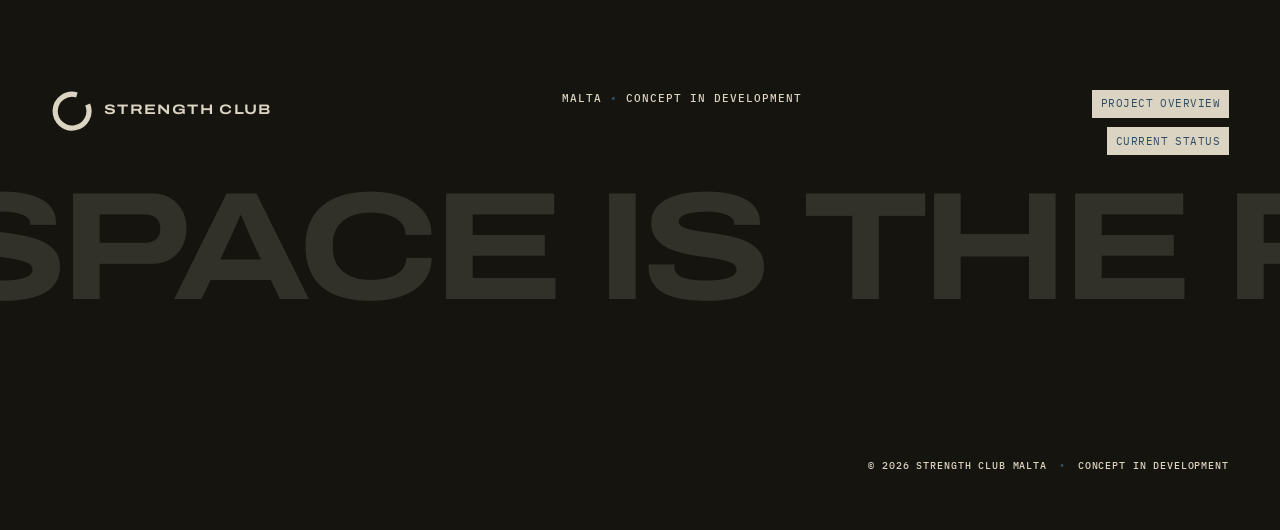
==== commit 1ad667ec: "fix: correct standard membership price range" ====
--- a/index.html
+++ b/index.html
@@ -203,7 +203,7 @@
               </div>
               <span class="spots-badge">PLANNED FOUNDING RATE</span>
             </div>
-            <p>The planned founding rate is €49 per month. It is intended to remain fixed for founding members while their membership remains active. Planned benefits include 24/7 member access and use of all training zones. Final membership terms will be confirmed before opening. The planned standard membership range after the founding phase is €5969 per month.</p>
+            <p>The planned founding rate is €49 per month. It is intended to remain fixed for founding members while their membership remains active. Planned benefits include 24/7 member access and use of all training zones. Final membership terms will be confirmed before opening. The planned standard membership range after the founding phase is €59-69 per month.</p>
           </article>
           <article class="price-card">
             <div class="price-card-head">
@@ -245,7 +245,7 @@
           </details>
           <details>
             <summary>What will membership cost?</summary>
-            <p>The current pricing plan is €49 per month for founding members, with a planned standard membership range of €5969 per month and a €15 day pass. These prices form part of the current business model; final membership terms will be confirmed before opening.</p>
+            <p>The current pricing plan is €49 per month for founding members, with a planned standard membership range of €59-69 per month and a €15 day pass. These prices form part of the current business model; final membership terms will be confirmed before opening.</p>
           </details>
           <details>
             <summary>Who is Strength Club for?</summary>
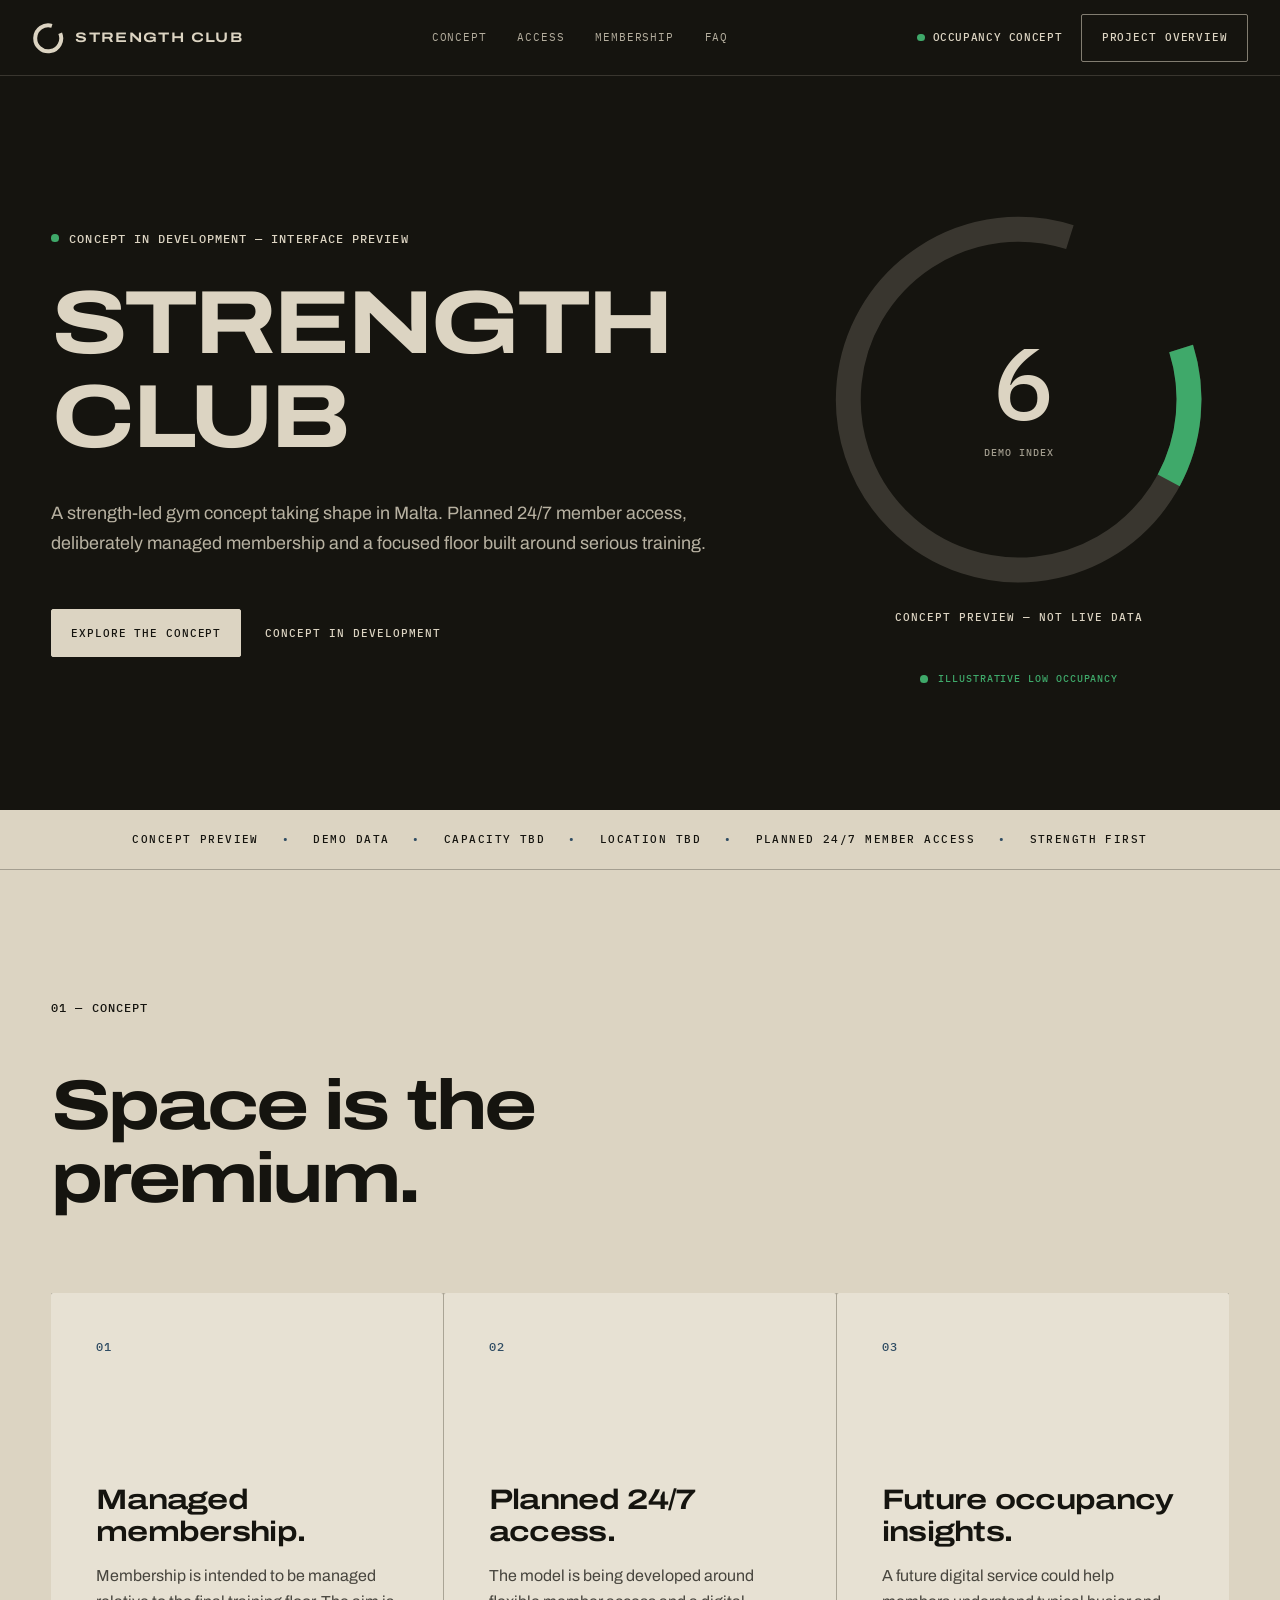
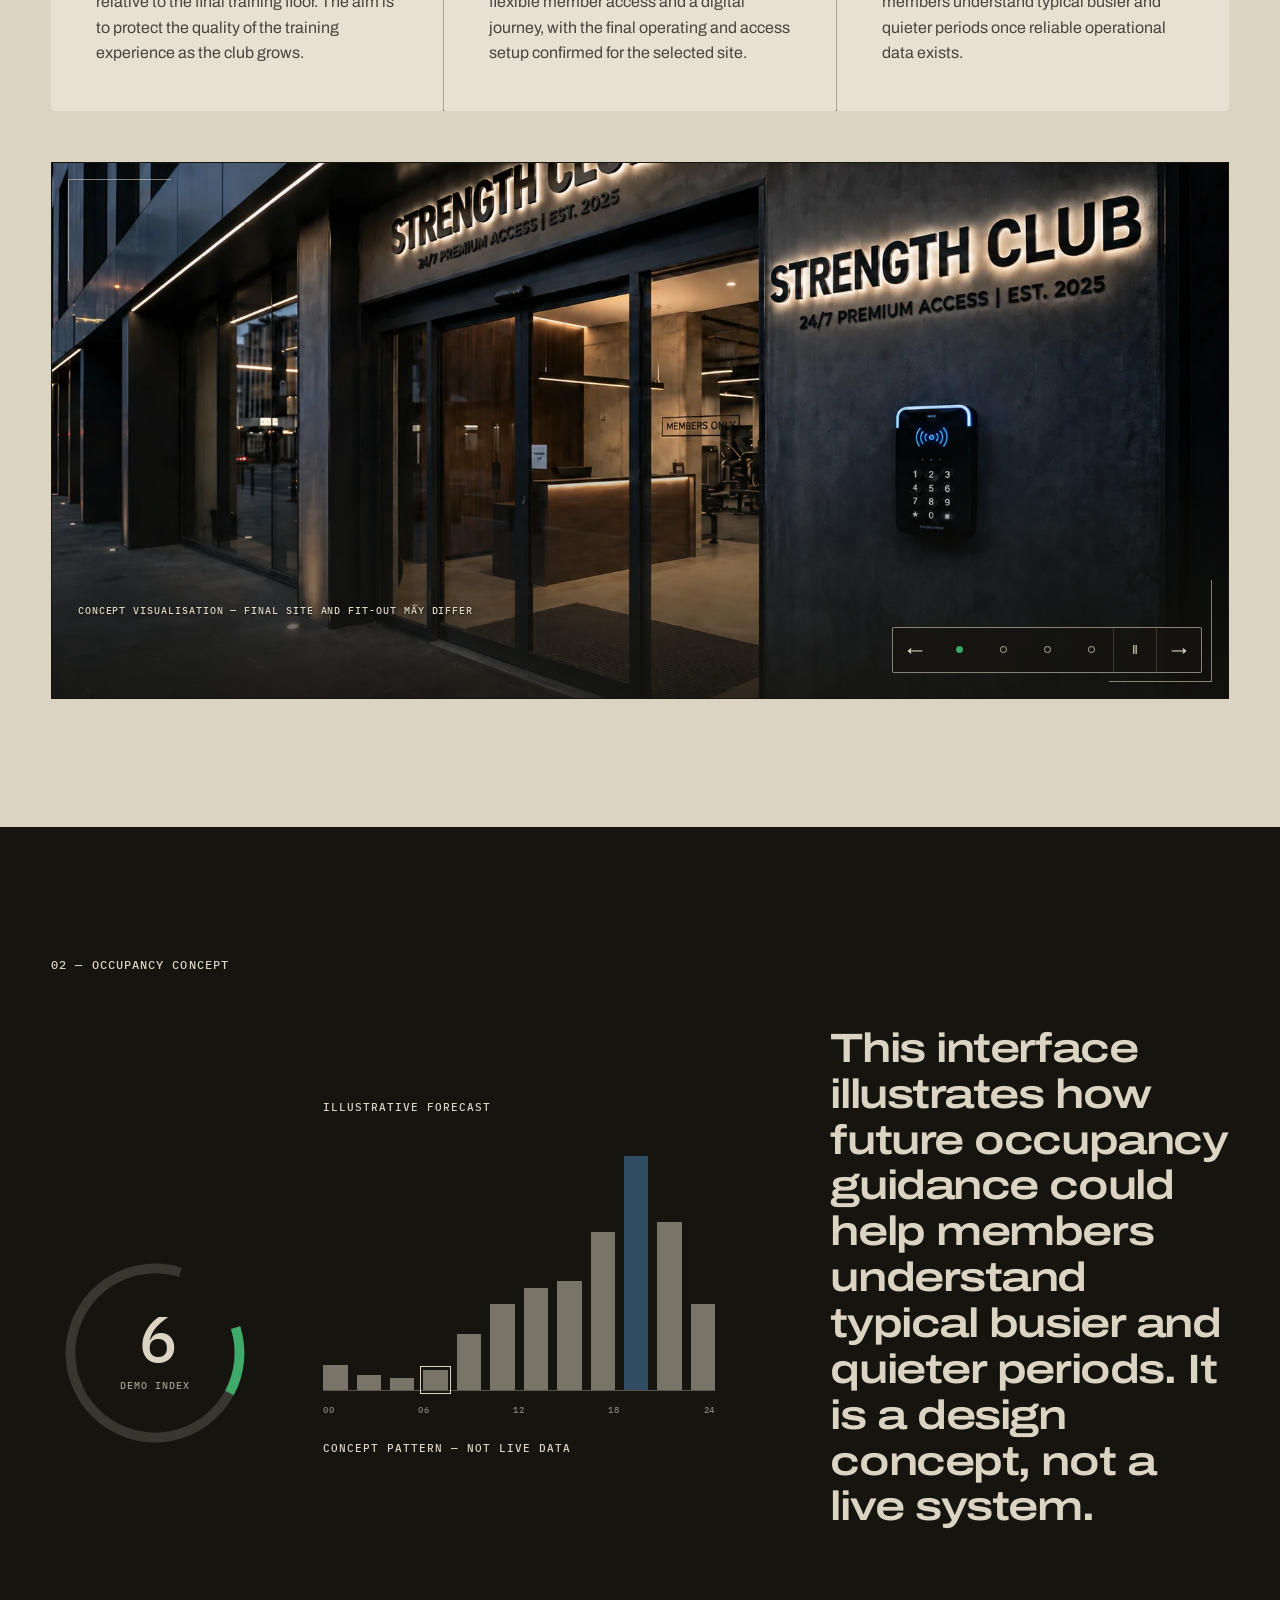
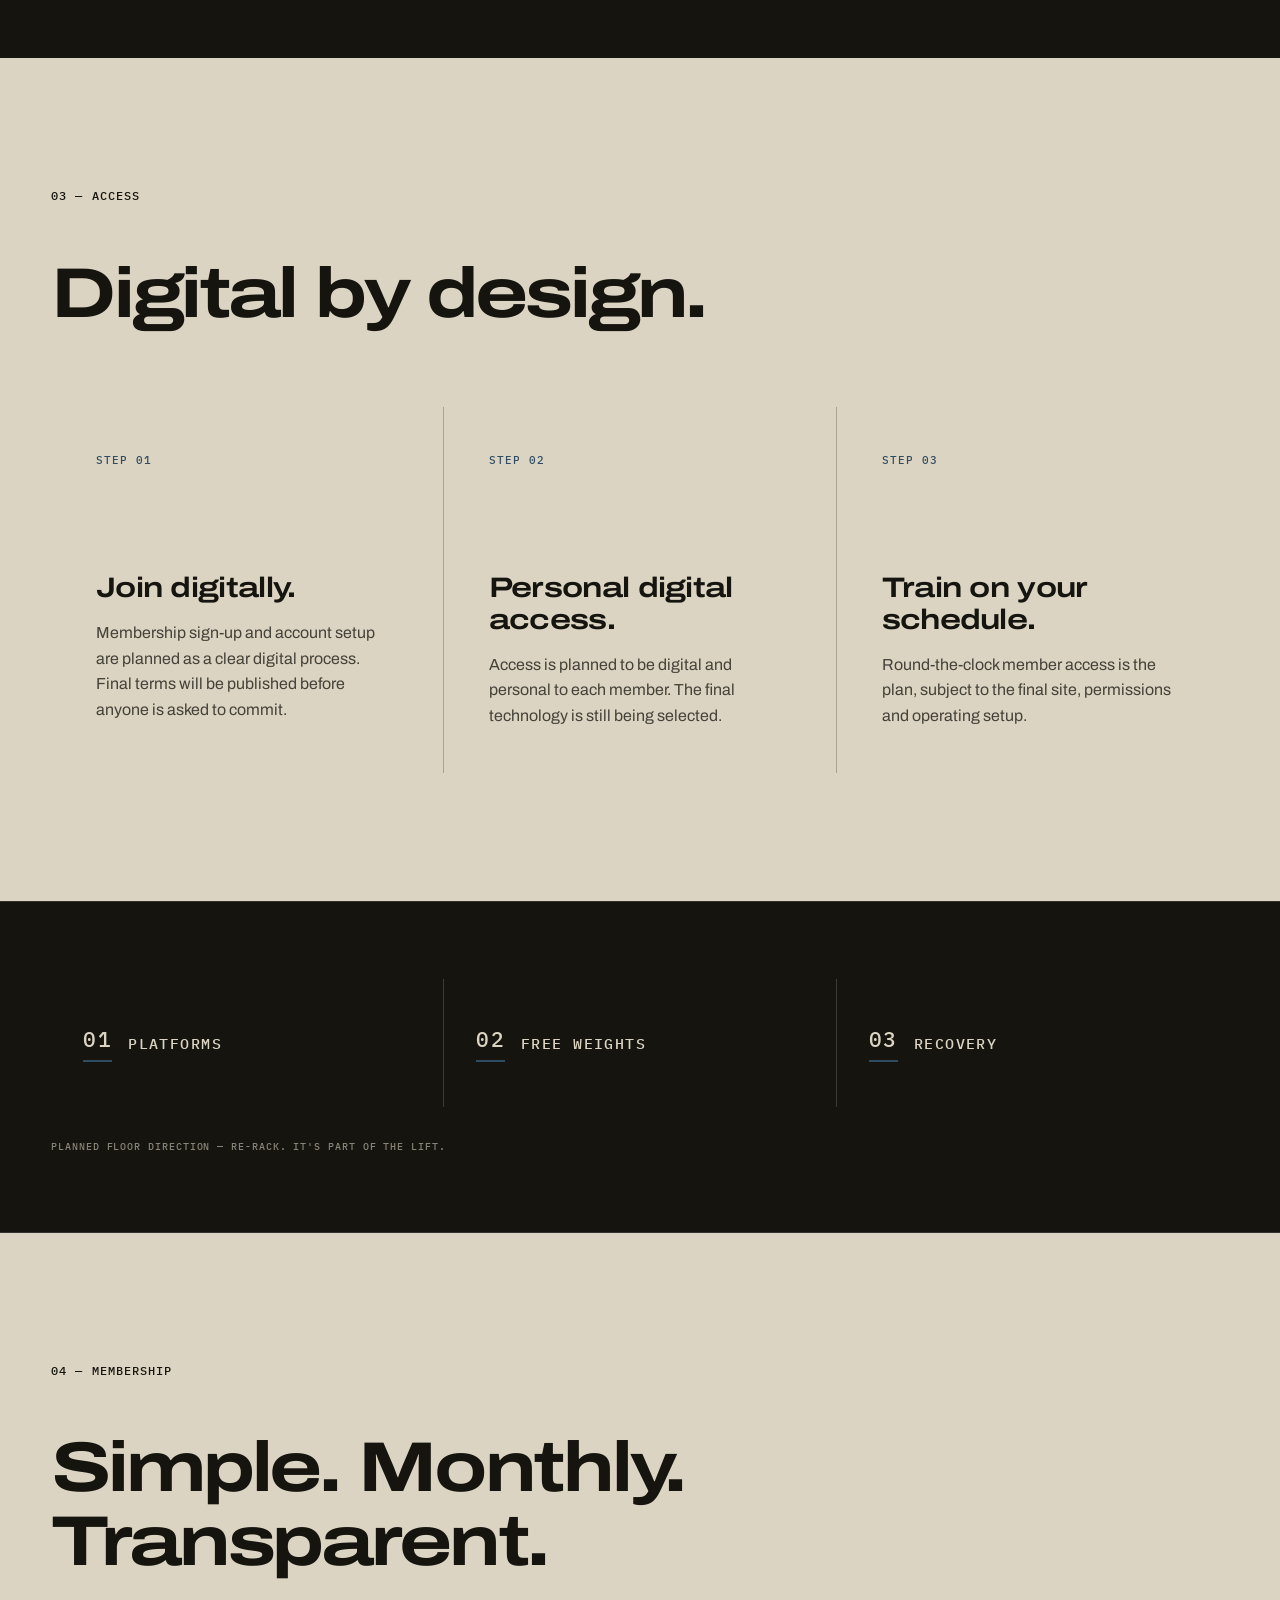
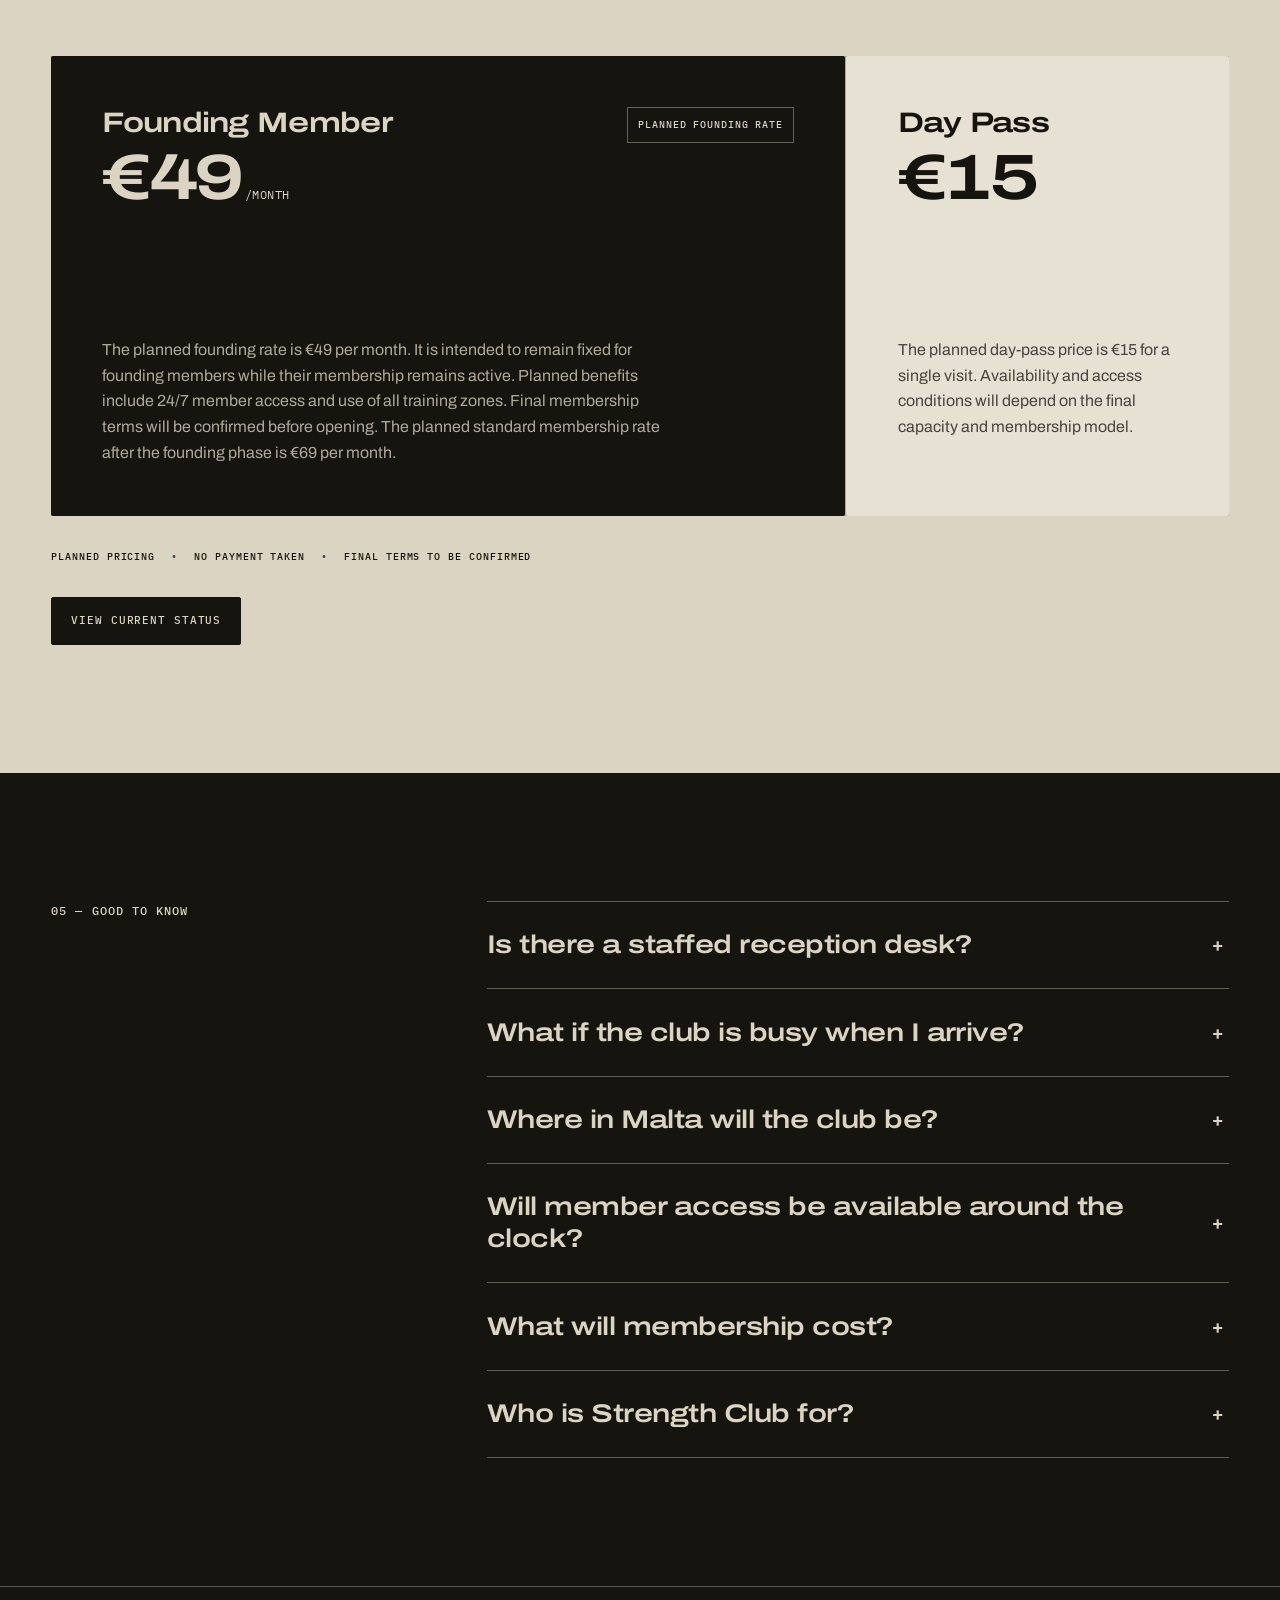
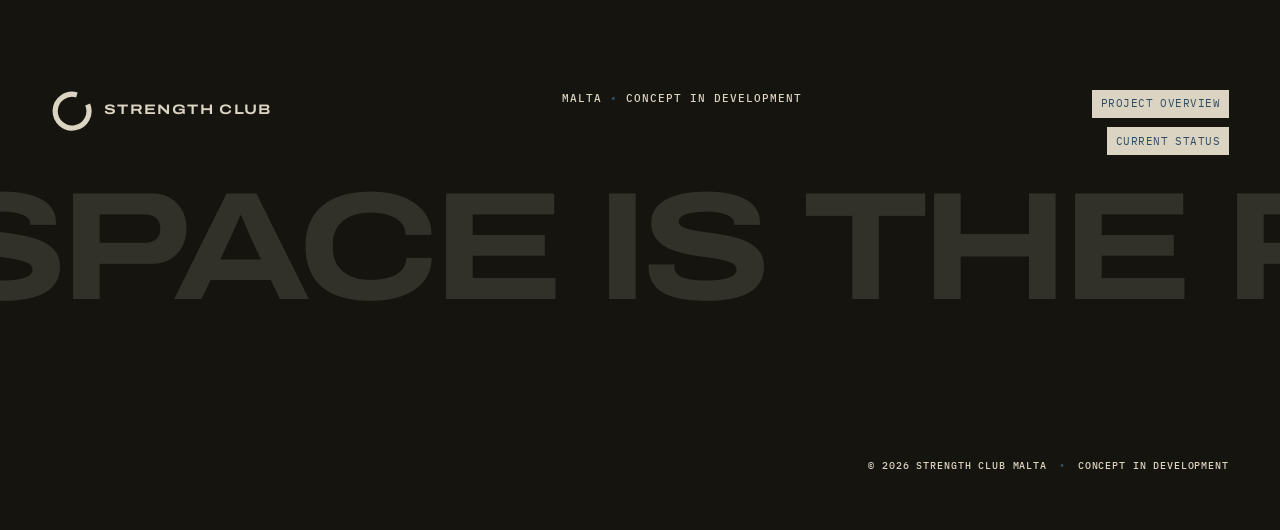
==== commit a9c55956: "feat: add concept image slider and finalize standard pricing" ====
--- a/index.html
+++ b/index.html
@@ -114,8 +114,42 @@
             <p>A future digital service could help members understand typical busier and quieter periods once reliable operational data exists.</p>
           </article>
         </div>
-        <div class="media-placeholder" role="img" aria-label="Placeholder for a photograph of the gym interior at dusk with empty platforms">
-          <span class="placeholder-caption">GYM INTERIOR — DUSK, EMPTY PLATFORMS</span>
+        <div
+          class="media-placeholder concept-slider"
+          data-concept-slider
+          role="region"
+          aria-roledescription="carousel"
+          aria-label="Strength Club concept visualisations"
+          tabindex="0"
+        >
+          <div class="concept-slider__viewport">
+            <figure class="concept-slide is-active" data-concept-slide role="group" aria-roledescription="slide" aria-label="1 of 4" aria-hidden="false">
+              <img src="assets/images/strength-club-exterior.webp" width="1672" height="941" alt="Concept visualisation of the Strength Club exterior and digital member entrance." decoding="async" loading="eager">
+            </figure>
+            <figure class="concept-slide" data-concept-slide role="group" aria-roledescription="slide" aria-label="2 of 4" aria-hidden="true">
+              <img src="assets/images/strength-club-interior-city.webp" width="1672" height="941" alt="Concept visualisation of a Strength Club training floor with free weights, racks and city views." decoding="async" loading="lazy">
+            </figure>
+            <figure class="concept-slide" data-concept-slide role="group" aria-roledescription="slide" aria-label="3 of 4" aria-hidden="true">
+              <img src="assets/images/strength-club-interior-dark.webp" width="1672" height="941" alt="Concept visualisation of a focused Strength Club interior with strength equipment and mirrored walls." decoding="async" loading="lazy">
+            </figure>
+            <figure class="concept-slide" data-concept-slide role="group" aria-roledescription="slide" aria-label="4 of 4" aria-hidden="true">
+              <img src="assets/images/strength-club-digital-access.webp" width="1672" height="941" alt="Concept visualisation of personal digital access at the Strength Club entrance." decoding="async" loading="lazy">
+            </figure>
+          </div>
+
+          <p class="concept-slider__caption">CONCEPT VISUALISATION — FINAL SITE AND FIT-OUT MAY DIFFER</p>
+
+          <div class="concept-slider__controls" aria-label="Concept visual controls">
+            <button class="concept-slider__arrow" type="button" data-concept-previous aria-label="Previous concept visual"><span aria-hidden="true">←</span></button>
+            <div class="concept-slider__dots" role="group" aria-label="Choose a concept visual">
+              <button class="concept-slider__dot is-active" type="button" data-concept-dot data-slide-index="0" aria-label="Show concept visual 1" aria-current="true"></button>
+              <button class="concept-slider__dot" type="button" data-concept-dot data-slide-index="1" aria-label="Show concept visual 2"></button>
+              <button class="concept-slider__dot" type="button" data-concept-dot data-slide-index="2" aria-label="Show concept visual 3"></button>
+              <button class="concept-slider__dot" type="button" data-concept-dot data-slide-index="3" aria-label="Show concept visual 4"></button>
+            </div>
+            <button class="concept-slider__toggle" type="button" data-concept-toggle aria-label="Pause slideshow" aria-pressed="false"><span data-concept-toggle-icon aria-hidden="true">Ⅱ</span></button>
+            <button class="concept-slider__arrow" type="button" data-concept-next aria-label="Next concept visual"><span aria-hidden="true">→</span></button>
+          </div>
         </div>
       </div>
     </section>
@@ -203,7 +237,7 @@
               </div>
               <span class="spots-badge">PLANNED FOUNDING RATE</span>
             </div>
-            <p>The planned founding rate is €49 per month. It is intended to remain fixed for founding members while their membership remains active. Planned benefits include 24/7 member access and use of all training zones. Final membership terms will be confirmed before opening. The planned standard membership range after the founding phase is €59-69 per month.</p>
+            <p>The planned founding rate is €49 per month. It is intended to remain fixed for founding members while their membership remains active. Planned benefits include 24/7 member access and use of all training zones. Final membership terms will be confirmed before opening. The planned standard membership rate after the founding phase is €69 per month.</p>
           </article>
           <article class="price-card">
             <div class="price-card-head">
@@ -245,7 +279,7 @@
           </details>
           <details>
             <summary>What will membership cost?</summary>
-            <p>The current pricing plan is €49 per month for founding members, with a planned standard membership range of €59-69 per month and a €15 day pass. These prices form part of the current business model; final membership terms will be confirmed before opening.</p>
+            <p>The current pricing plan is €49 per month for founding members, with a planned standard membership rate of €69 per month and a €15 day pass. These prices form part of the current business model; final membership terms will be confirmed before opening.</p>
           </details>
           <details>
             <summary>Who is Strength Club for?</summary>
--- a/css/styles.css
+++ b/css/styles.css
@@ -630,6 +630,155 @@
   font-size: 0.65rem;
 }
 
+.concept-slider {
+  position: relative;
+  display: block;
+  overflow: hidden;
+  padding: 0;
+  background: var(--ink);
+  isolation: isolate;
+  touch-action: pan-y;
+}
+
+.concept-slider::before,
+.concept-slider::after {
+  z-index: 3;
+  border-color: rgba(220, 212, 194, 0.58);
+  pointer-events: none;
+}
+
+.concept-slider__viewport,
+.concept-slide {
+  position: absolute;
+  inset: 0;
+}
+
+.concept-slider__viewport::after {
+  position: absolute;
+  z-index: 2;
+  right: 0;
+  bottom: 0;
+  left: 0;
+  height: 52%;
+  background: linear-gradient(180deg, transparent, rgba(21, 20, 15, 0.82));
+  content: "";
+  pointer-events: none;
+}
+
+.concept-slide {
+  z-index: 1;
+  margin: 0;
+  opacity: 0;
+  pointer-events: none;
+  transition: opacity 750ms ease, visibility 0s linear 750ms;
+  visibility: hidden;
+}
+
+.concept-slide.is-active {
+  opacity: 1;
+  pointer-events: auto;
+  transition-delay: 0s;
+  visibility: visible;
+}
+
+.concept-slide img {
+  width: 100%;
+  height: 100%;
+  object-fit: cover;
+  object-position: center;
+}
+
+.concept-slider__caption {
+  position: absolute;
+  z-index: 4;
+  bottom: 5rem;
+  left: clamp(1rem, 2vw, 1.6rem);
+  max-width: min(38rem, calc(100% - 2rem));
+  margin: 0;
+  color: var(--stone);
+  font-family: var(--font-mono);
+  font-size: 0.65rem;
+  font-variant-numeric: tabular-nums;
+  font-weight: 500;
+  letter-spacing: 0.09em;
+  line-height: 1.5;
+  text-shadow: 0 1px 2px rgba(21, 20, 15, 0.9);
+  text-transform: uppercase;
+}
+
+.concept-slider__controls {
+  position: absolute;
+  z-index: 4;
+  right: clamp(1rem, 2vw, 1.6rem);
+  bottom: clamp(1rem, 2vw, 1.6rem);
+  display: none;
+  align-items: center;
+  overflow: hidden;
+  border: 1px solid rgba(220, 212, 194, 0.58);
+  border-radius: 2px;
+  background: rgba(21, 20, 15, 0.82);
+}
+
+.concept-slider.slider-ready .concept-slider__controls {
+  display: flex;
+}
+
+.concept-slider__arrow,
+.concept-slider__dot,
+.concept-slider__toggle {
+  display: inline-flex;
+  width: 2.75rem;
+  min-width: 2.75rem;
+  height: 2.75rem;
+  align-items: center;
+  justify-content: center;
+  padding: 0;
+  border: 0;
+  background: transparent;
+  color: var(--stone);
+  cursor: pointer;
+}
+
+.concept-slider__arrow:hover,
+.concept-slider__dot:hover,
+.concept-slider__toggle:hover {
+  background: rgba(220, 212, 194, 0.12);
+}
+
+.concept-slider__dots {
+  display: flex;
+}
+
+.concept-slider__dot::before {
+  width: 0.42rem;
+  height: 0.42rem;
+  border: 1px solid rgba(220, 212, 194, 0.8);
+  border-radius: 50%;
+  content: "";
+}
+
+.concept-slider__dot.is-active::before {
+  border-color: var(--live);
+  background: var(--live);
+}
+
+.concept-slider__toggle {
+  border-right: 1px solid rgba(220, 212, 194, 0.2);
+  border-left: 1px solid rgba(220, 212, 194, 0.2);
+  font-family: var(--font-mono);
+  font-size: 0.72rem;
+}
+
+.concept-slider__toggle[hidden] {
+  display: none;
+}
+
+.concept-slider:focus-visible,
+.concept-slider :where(button):focus-visible {
+  outline: 2px solid var(--stone);
+  outline-offset: -4px;
+}
+
 /* Live and forecast */
 .live-layout {
   display: grid;
@@ -1255,6 +1404,20 @@
     gap: 0.5rem;
   }
 
+  .concept-slider__caption {
+    right: 1rem;
+    bottom: 4.75rem;
+    left: 1rem;
+    max-width: none;
+  }
+
+  .concept-slider__controls {
+    right: 0.65rem;
+    bottom: 0.65rem;
+    left: 0.65rem;
+    justify-content: center;
+  }
+
   .live-instruments {
     grid-template-columns: 1fr;
     justify-items: center;
@@ -1372,4 +1535,8 @@
     opacity: 1;
     transform: none;
   }
-}
+
+  .concept-slide {
+    transition: none !important;
+  }
+}
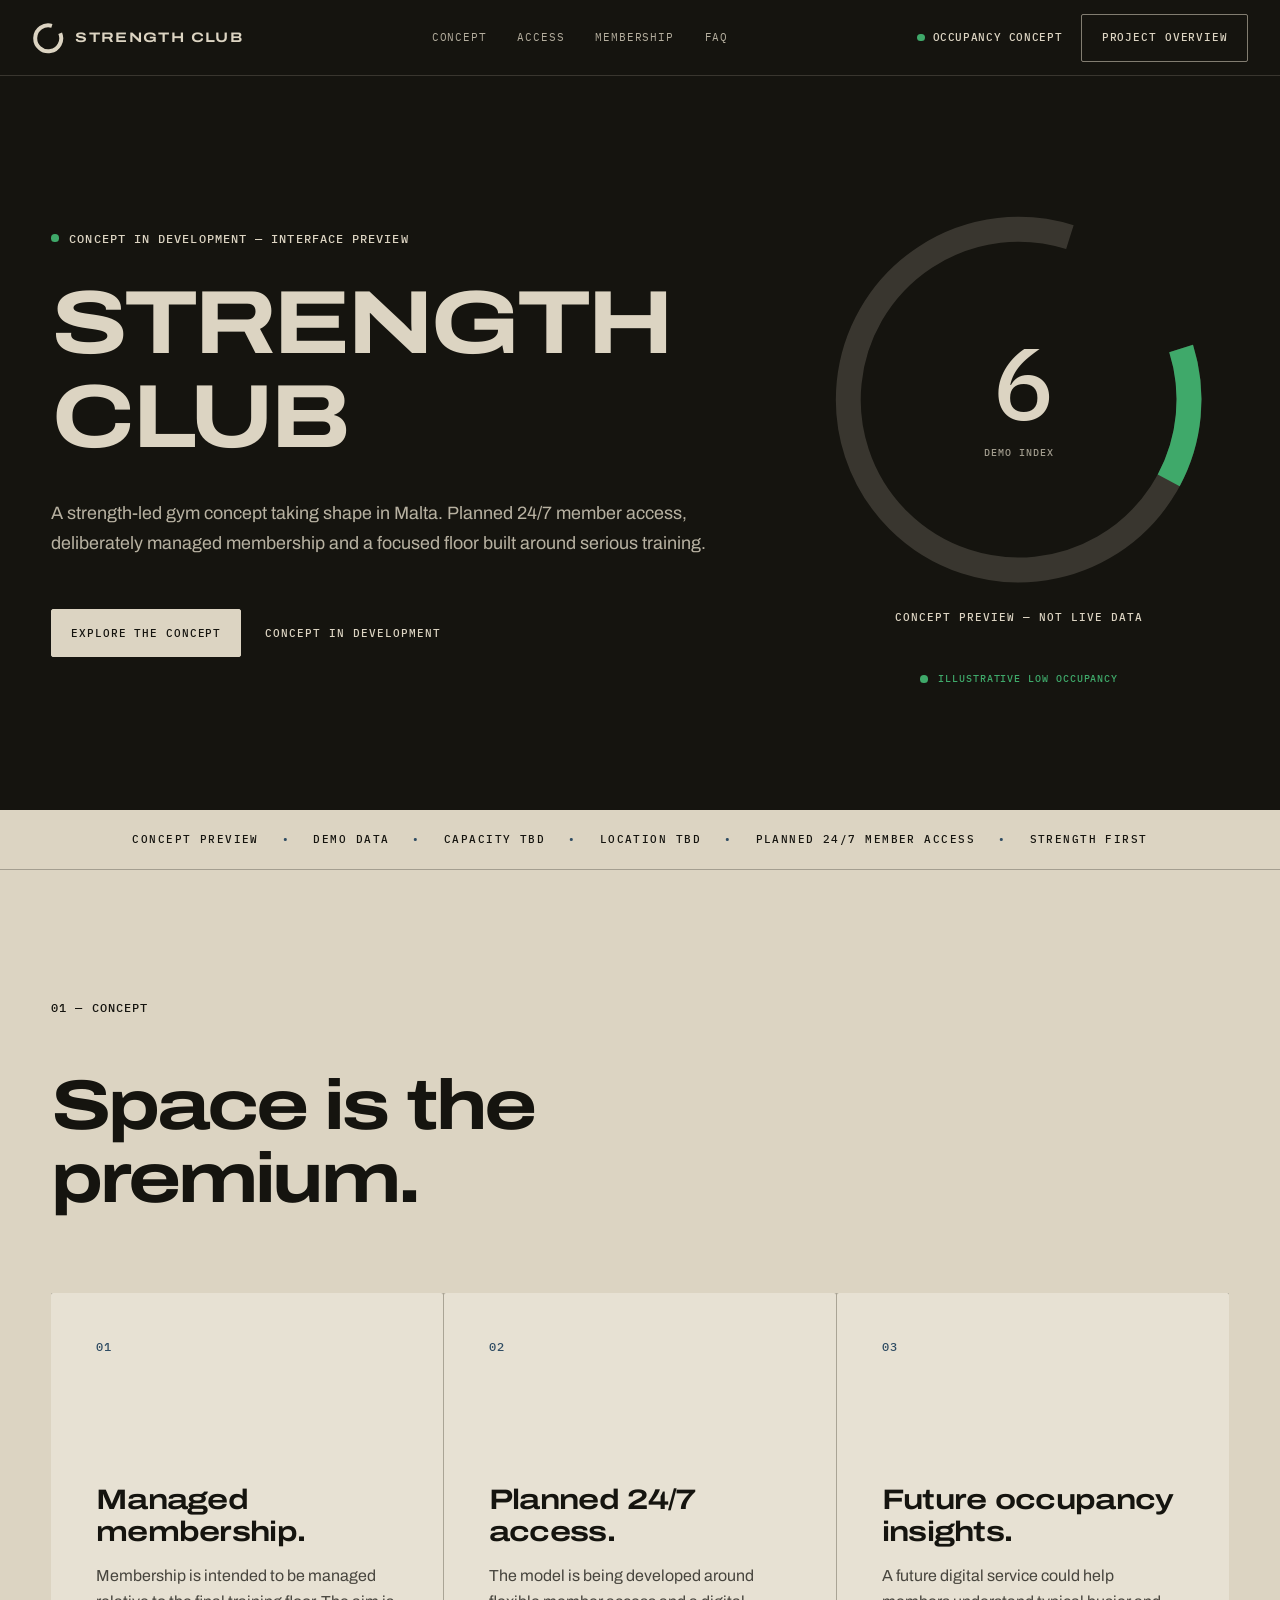
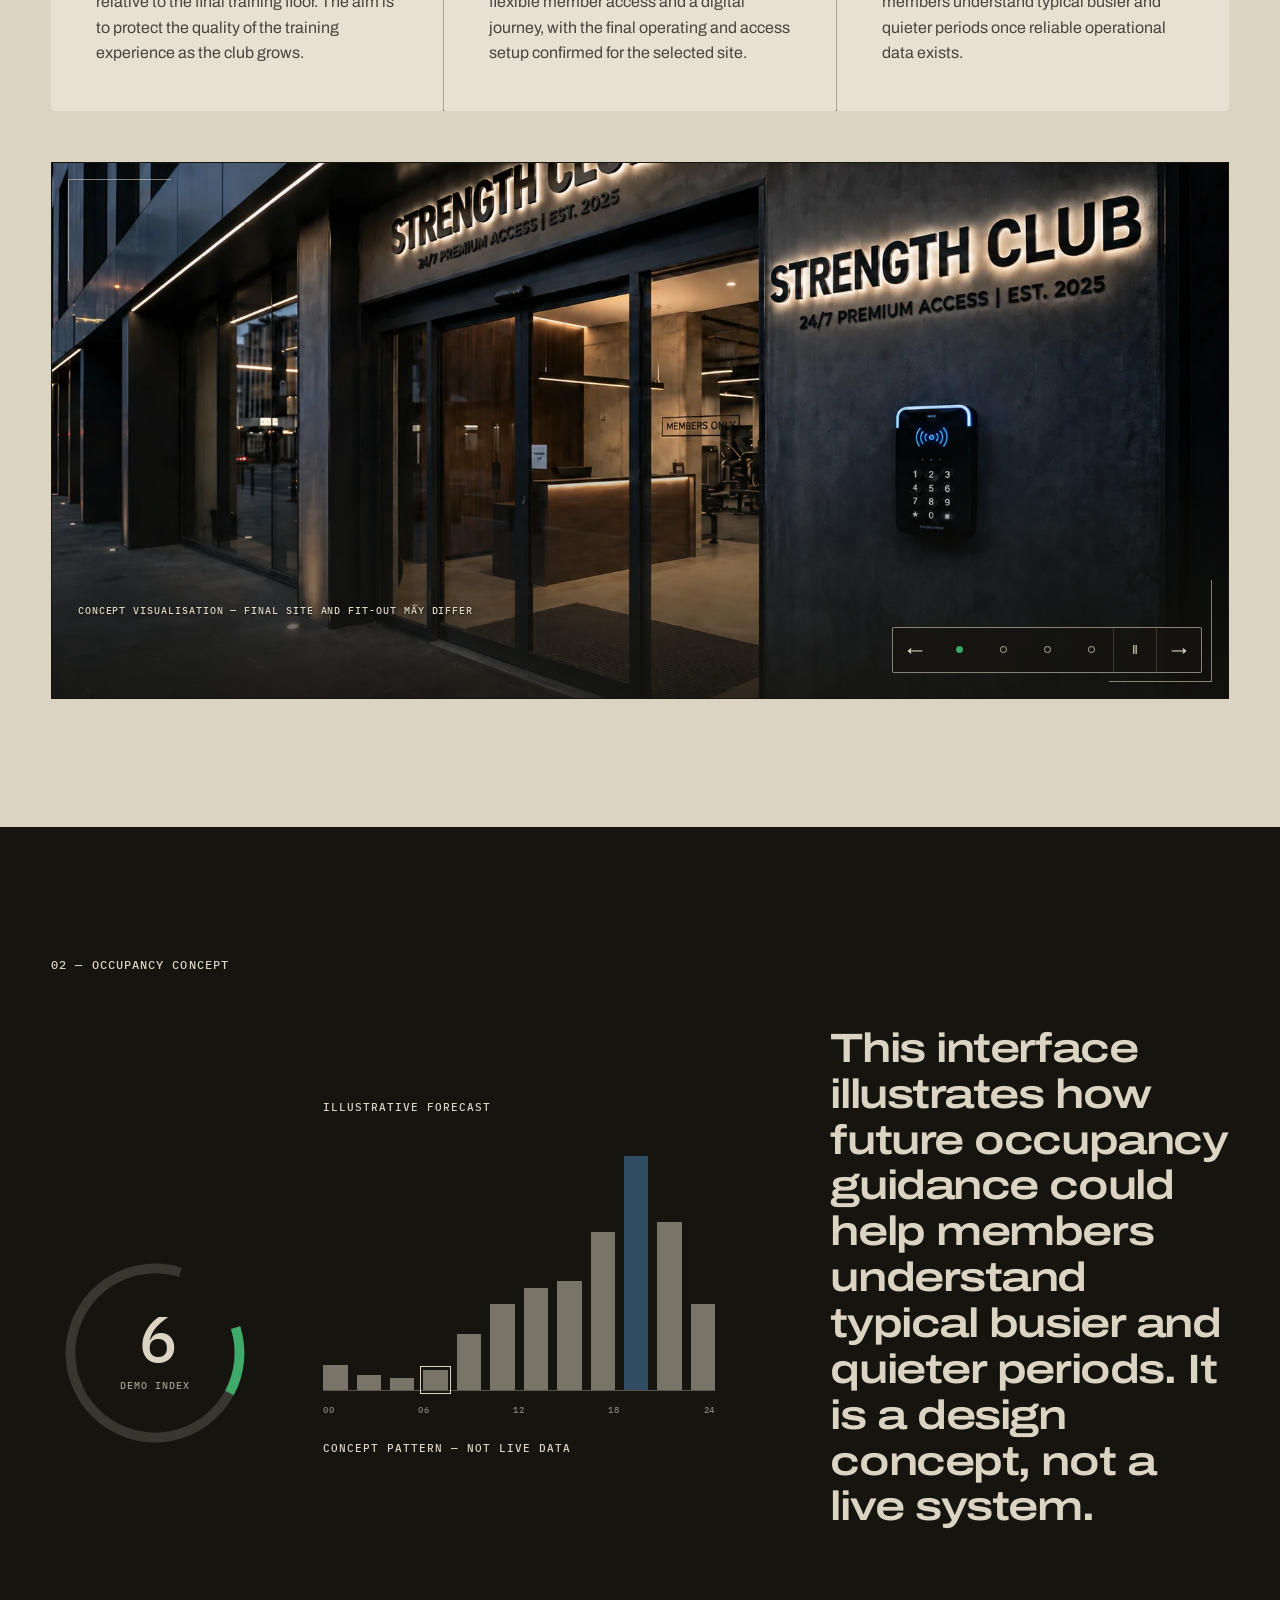
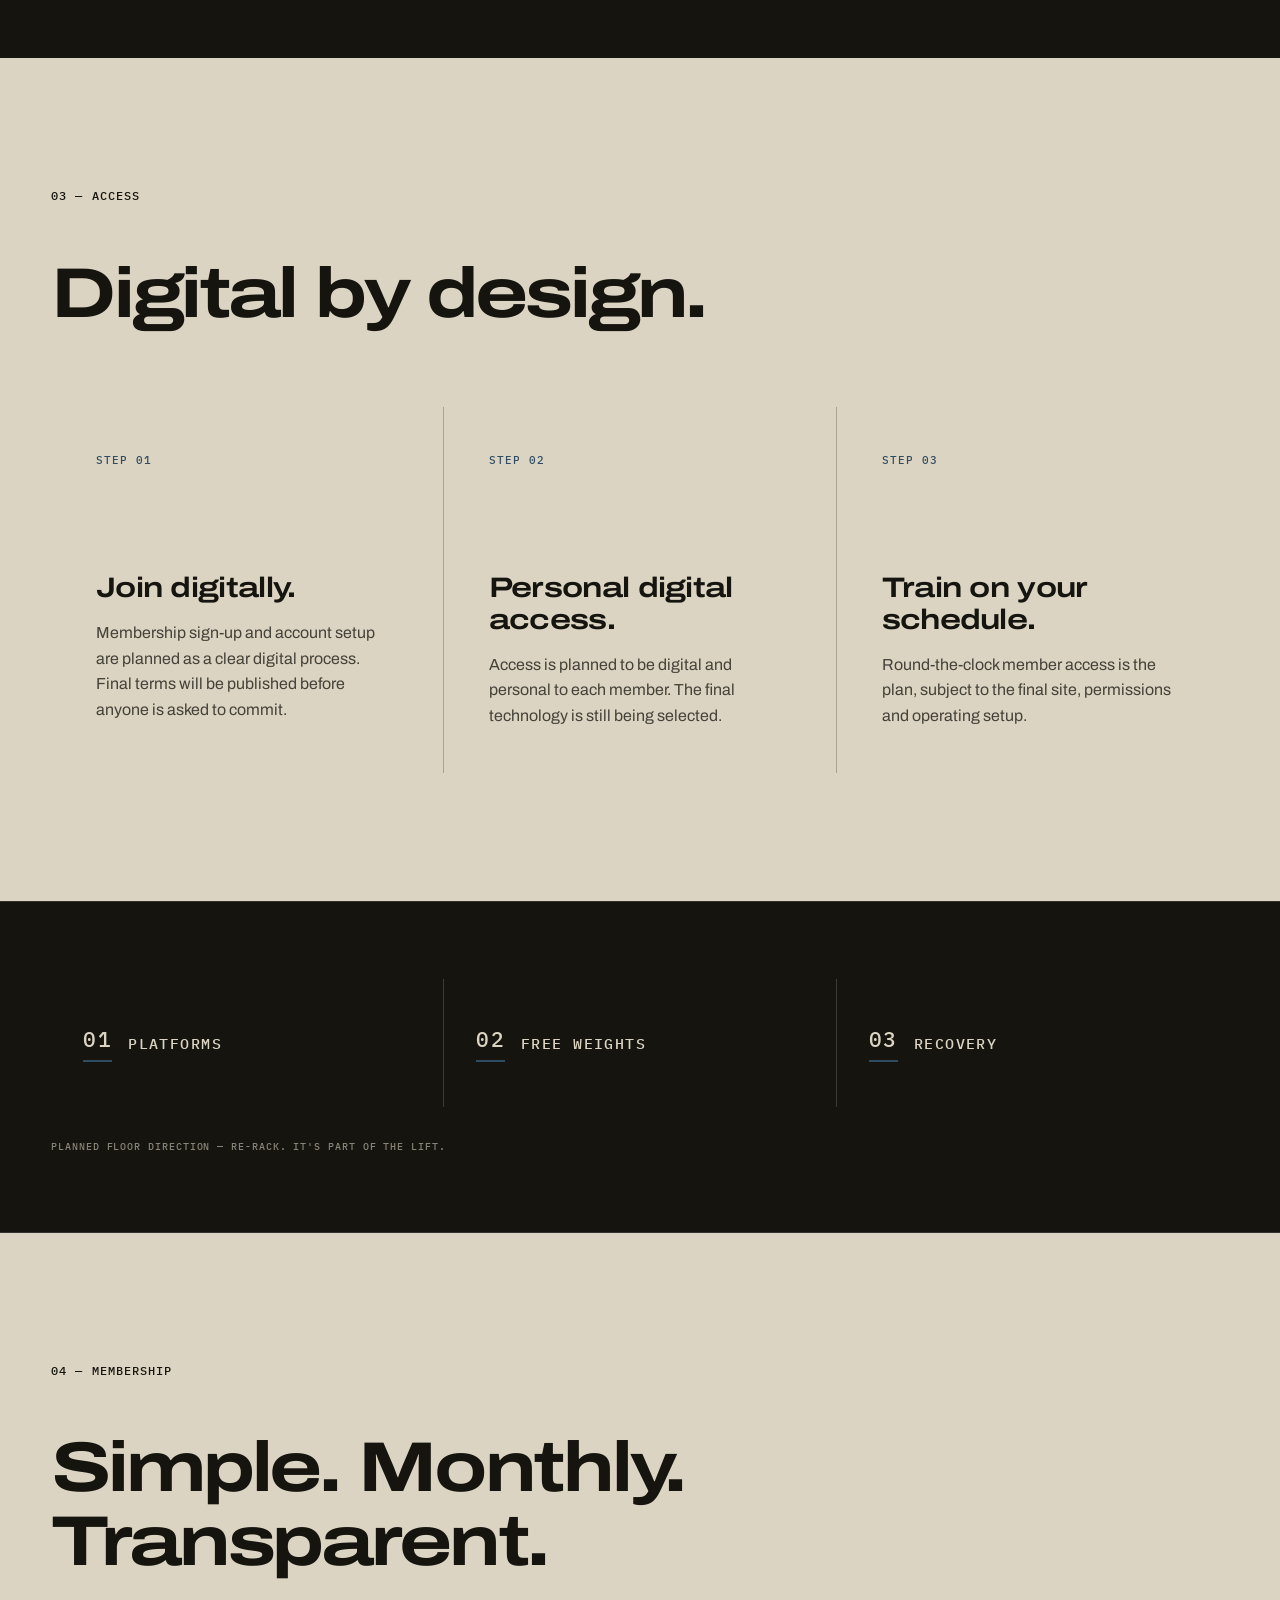
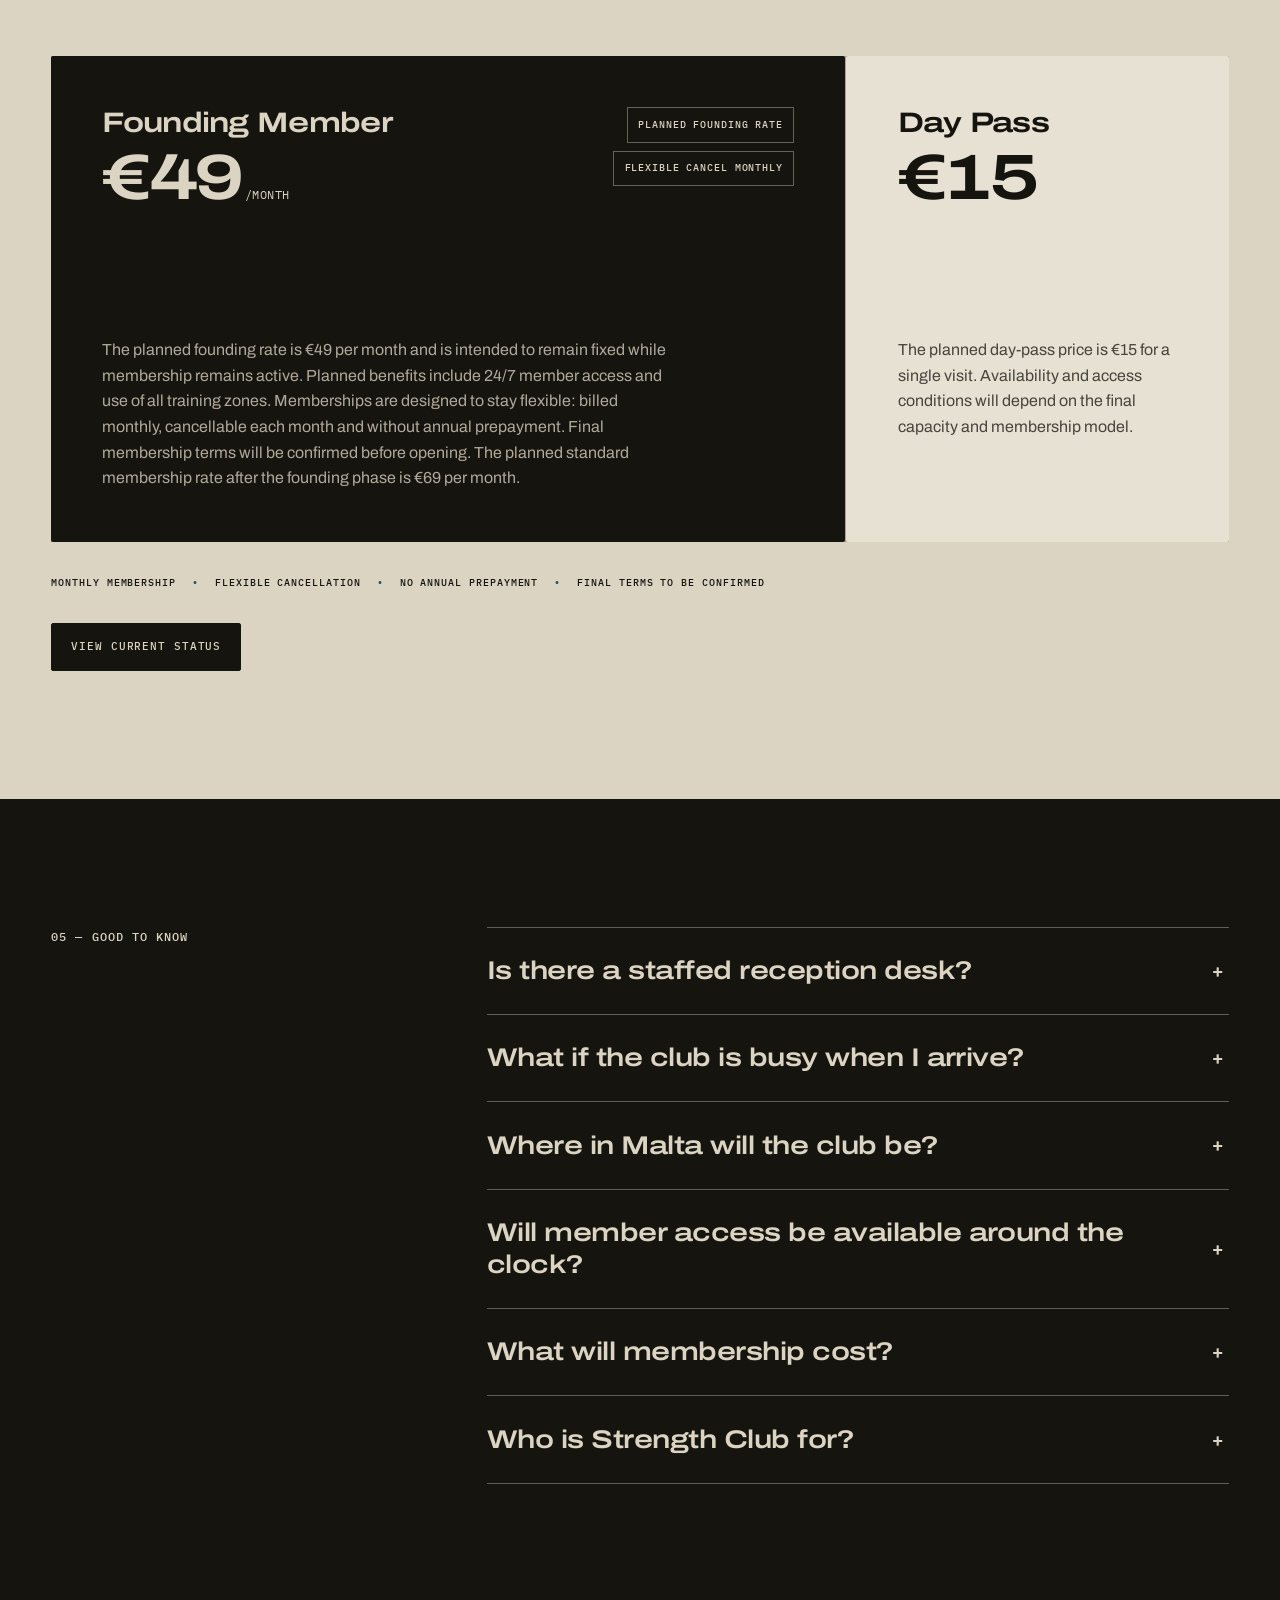
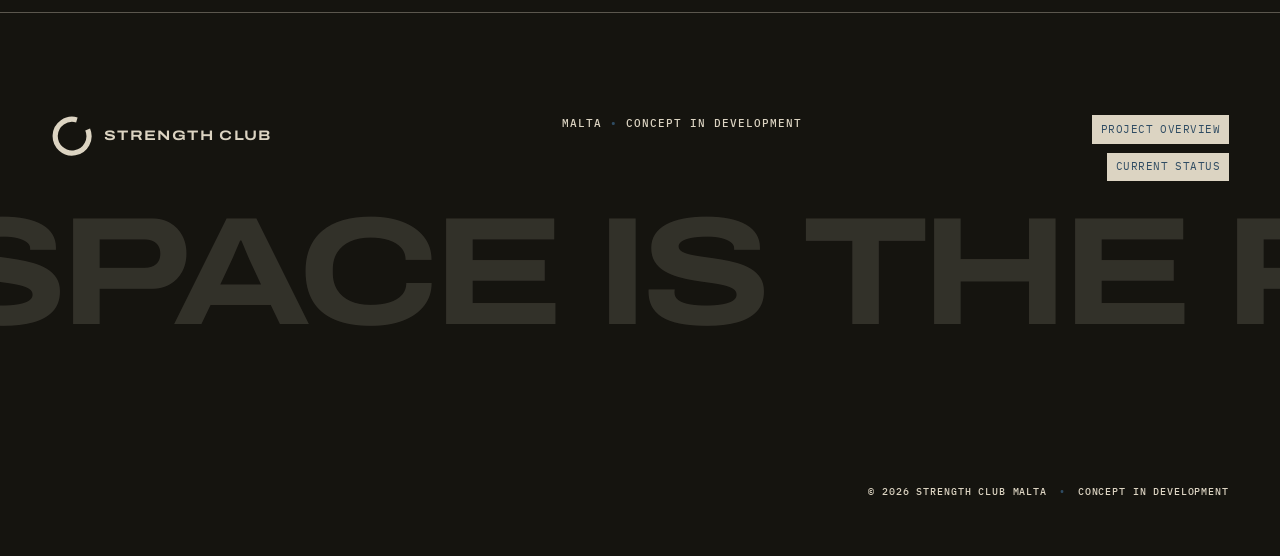
==== commit b5caf6c5: "fix: highlight flexible membership and center mobile cards" ====
--- a/index.html
+++ b/index.html
@@ -235,9 +235,12 @@
                 <h3>Founding Member</h3>
                 <p class="price"><span>€49</span>/month</p>
               </div>
-              <span class="spots-badge">PLANNED FOUNDING RATE</span>
-            </div>
-            <p>The planned founding rate is €49 per month. It is intended to remain fixed for founding members while their membership remains active. Planned benefits include 24/7 member access and use of all training zones. Final membership terms will be confirmed before opening. The planned standard membership rate after the founding phase is €69 per month.</p>
+              <div class="membership-badges" aria-label="Membership features">
+                <span class="spots-badge">PLANNED FOUNDING RATE</span>
+                <span class="spots-badge">FLEXIBLE  CANCEL MONTHLY</span>
+              </div>
+            </div>
+            <p>The planned founding rate is €49 per month and is intended to remain fixed while membership remains active. Planned benefits include 24/7 member access and use of all training zones. Memberships are designed to stay flexible: billed monthly, cancellable each month and without annual prepayment. Final membership terms will be confirmed before opening. The planned standard membership rate after the founding phase is €69 per month.</p>
           </article>
           <article class="price-card">
             <div class="price-card-head">
@@ -249,7 +252,7 @@
             <p>The planned day-pass price is €15 for a single visit. Availability and access conditions will depend on the final capacity and membership model.</p>
           </article>
         </div>
-        <p class="terms-line">PLANNED PRICING <span>•</span> NO PAYMENT TAKEN <span>•</span> FINAL TERMS TO BE CONFIRMED</p>
+        <p class="terms-line">MONTHLY MEMBERSHIP <span>•</span> FLEXIBLE CANCELLATION <span>•</span> NO ANNUAL PREPAYMENT <span>•</span> FINAL TERMS TO BE CONFIRMED</p>
         <a class="button button--dark" href="#faq">VIEW CURRENT STATUS</a>
       </div>
     </section>
@@ -279,7 +282,7 @@
           </details>
           <details>
             <summary>What will membership cost?</summary>
-            <p>The current pricing plan is €49 per month for founding members, with a planned standard membership rate of €69 per month and a €15 day pass. These prices form part of the current business model; final membership terms will be confirmed before opening.</p>
+            <p>The current pricing plan is €49 per month for founding members, with a planned standard membership rate of €69 per month and a €15 day pass. Memberships are intended to be billed monthly and cancellable each month, without annual prepayment. Final membership terms will be confirmed before opening.</p>
           </details>
           <details>
             <summary>Who is Strength Club for?</summary>
--- a/css/styles.css
+++ b/css/styles.css
@@ -29,6 +29,8 @@
 html {
   scroll-behavior: smooth;
   scroll-padding-top: var(--header-height);
+  -webkit-text-size-adjust: 100%;
+  text-size-adjust: 100%;
 }
 
 body {
@@ -984,6 +986,13 @@
   white-space: nowrap;
 }
 
+.membership-badges {
+  display: flex;
+  align-items: flex-end;
+  flex-direction: column;
+  gap: 0.5rem;
+}
+
 .price-card--featured > p {
   color: rgba(220, 212, 194, 0.78);
 }
@@ -1495,6 +1504,105 @@
   }
 }
 
+@media (max-width: 430px) {
+  :root {
+    --gutter: 1rem;
+  }
+
+  .container {
+    width: min(calc(100% - 2rem), var(--container));
+    margin-inline: auto;
+  }
+
+  .concept-grid,
+  .steps-grid,
+  .pricing-grid {
+    width: 100%;
+    max-width: 100%;
+    margin-inline: auto;
+  }
+
+  .info-card,
+  .step,
+  .price-card {
+    width: 100%;
+    max-width: 100%;
+    padding-inline: 1.25rem;
+    text-align: center;
+  }
+
+  .info-card p,
+  .step p,
+  .price-card > p {
+    margin-inline: auto;
+  }
+
+  .card-number,
+  .step-label {
+    text-align: center;
+  }
+
+  .membership > .container > .eyebrow {
+    justify-content: center;
+    text-align: center;
+  }
+
+  .membership h2 {
+    margin-inline: auto;
+    text-align: center;
+  }
+
+  .price-card-head {
+    width: 100%;
+    align-items: center;
+    text-align: center;
+  }
+
+  .price-card-head > div {
+    width: 100%;
+  }
+
+  .price {
+    display: flex;
+    align-items: baseline;
+    justify-content: center;
+    flex-wrap: wrap;
+  }
+
+  .membership-badges {
+    width: 100%;
+    align-items: center;
+  }
+
+  .spots-badge {
+    max-width: 100%;
+    text-align: center;
+    white-space: normal;
+  }
+
+  .price-card--featured > p {
+    max-width: 34rem;
+    overflow-wrap: break-word;
+  }
+
+  .terms-line {
+    max-width: 100%;
+    margin-inline: auto;
+    text-align: center;
+    overflow-wrap: break-word;
+  }
+
+  .terms-line span {
+    margin-inline: 0.35rem;
+  }
+
+  .membership .button {
+    display: flex;
+    width: fit-content;
+    margin-inline: auto;
+  }
+}
+
 @media (max-width: 390px) {
   .brand {
     gap: 0.45rem;
